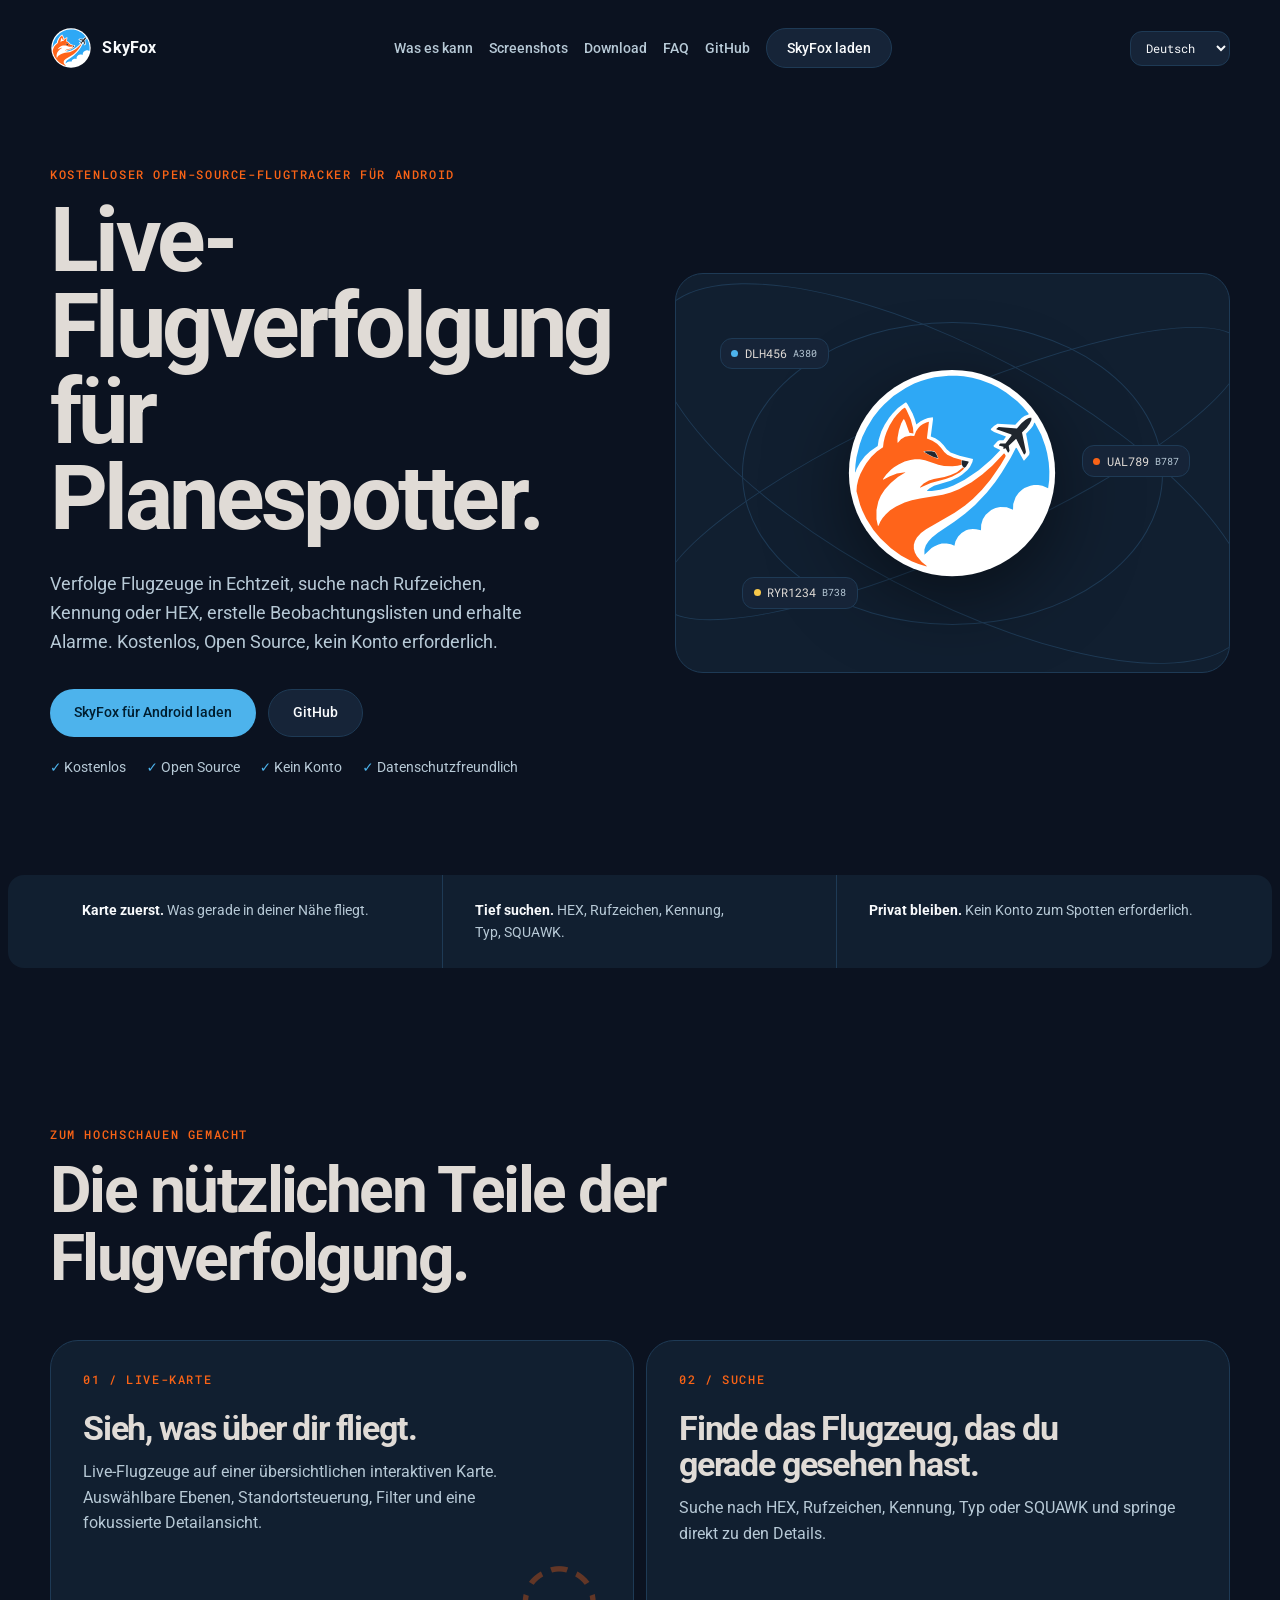
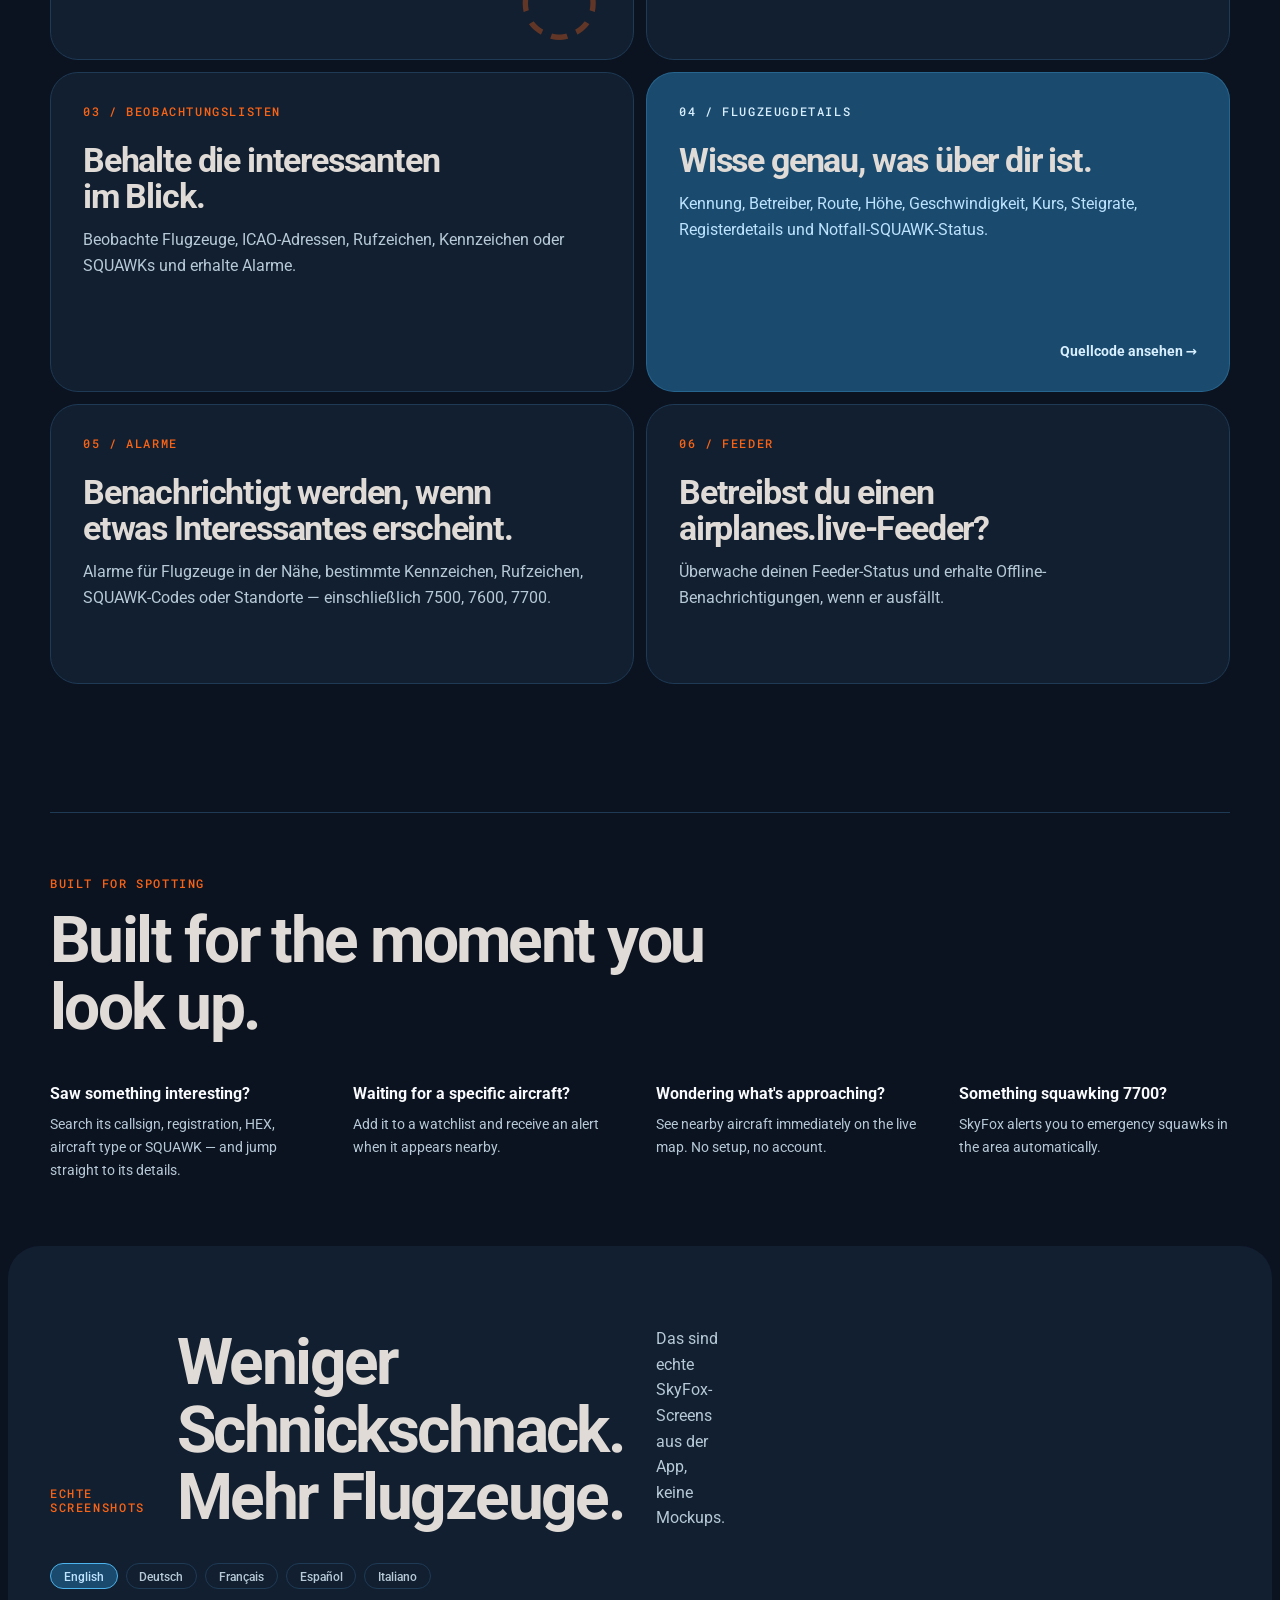
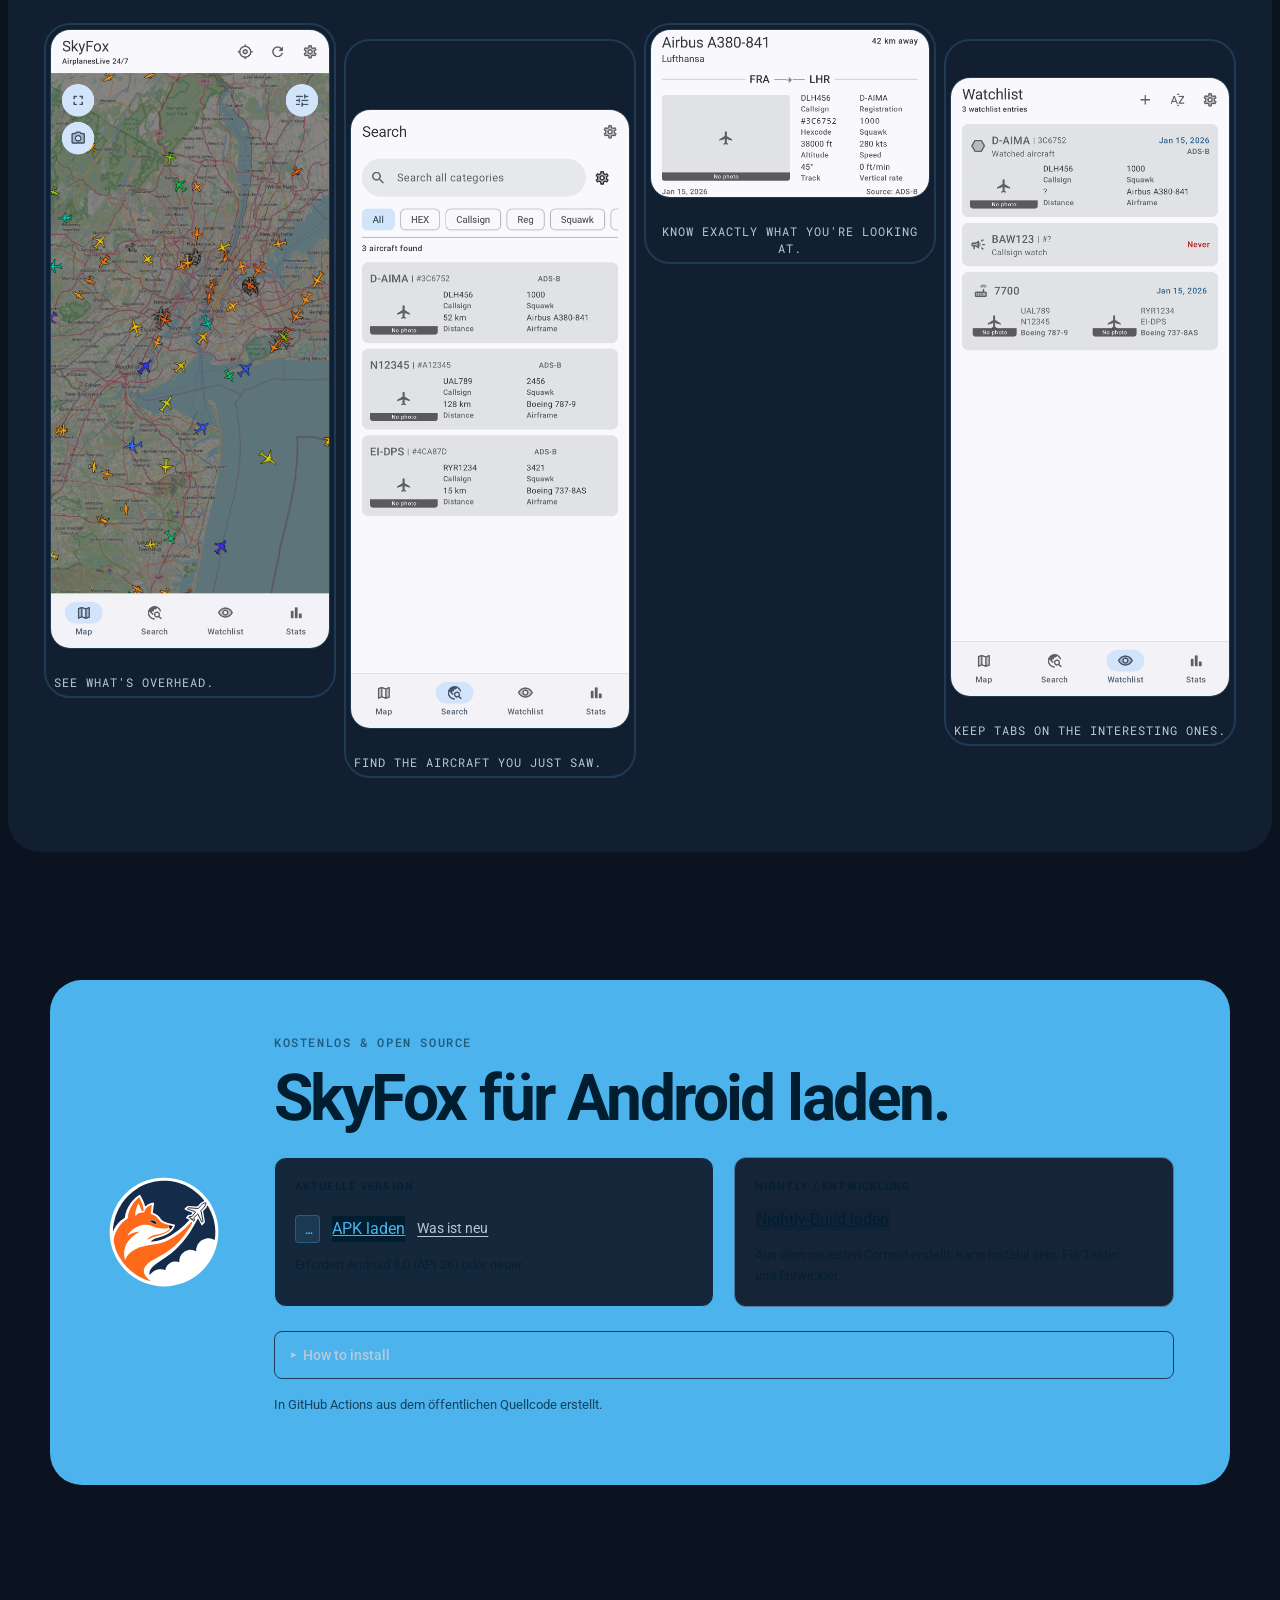
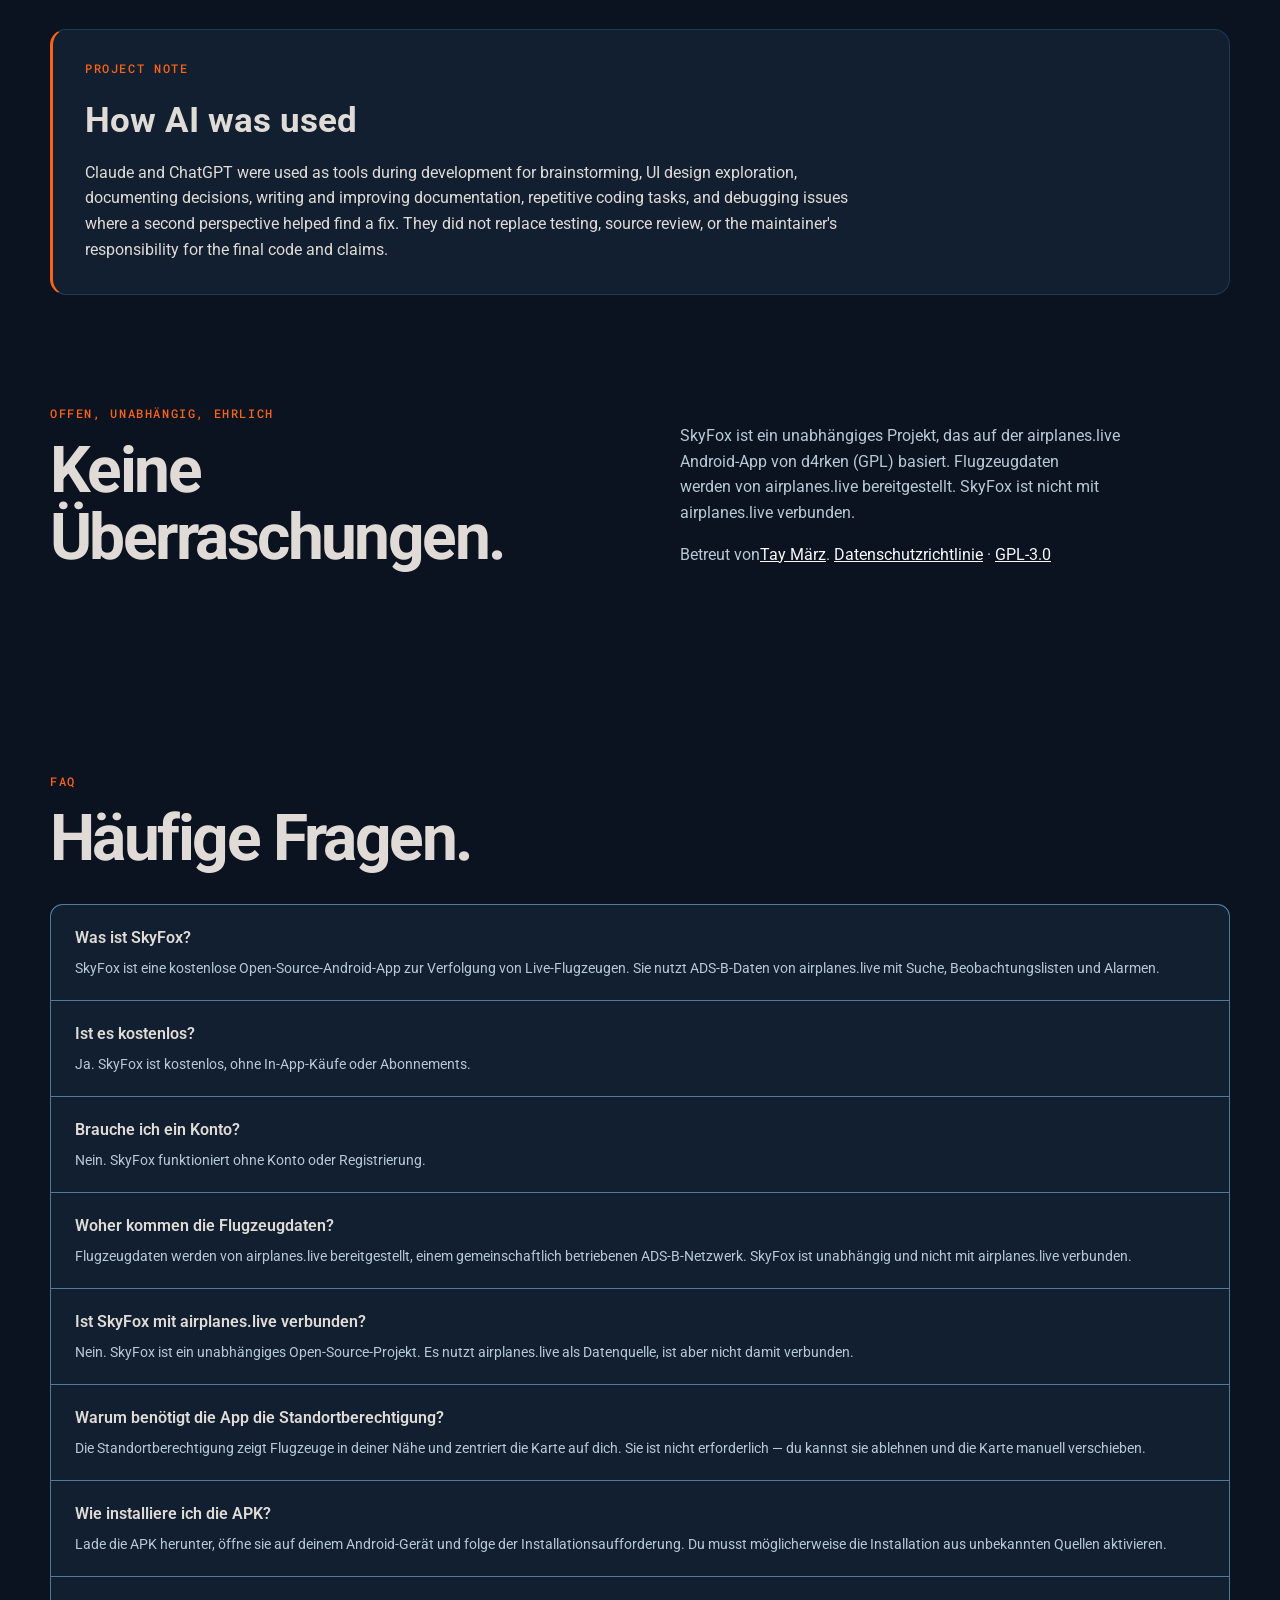
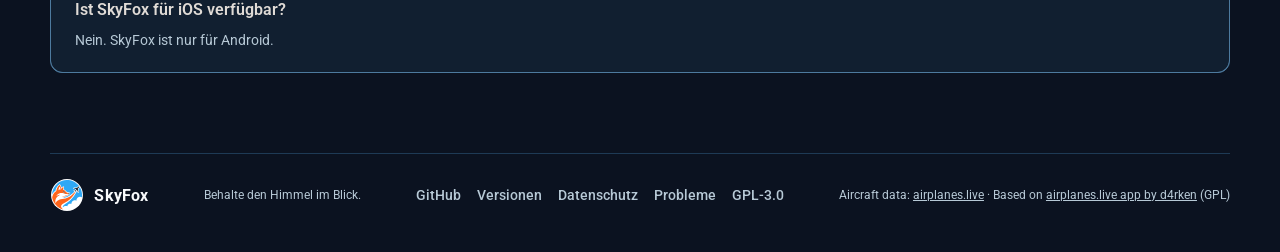
==== de/index.html @ 7198e6c1 "site: disclose AI use and fix routes, gallery, contrast" ====
<!doctype html>
<html lang="de">
<head>
  <meta charset="utf-8">
  <meta name="viewport" content="width=device-width, initial-scale=1">

  <title>SkyFox – Kostenloser Open-Source-Flugtracker für Android</title>
  <meta name="description" content="Track nearby aircraft live on Android. Search by callsign, registration, HEX or squawk, create watchlists and receive alerts. Free, open source, no account required.">
  <meta name="theme-color" content="#0b1220">

  <link rel="canonical" href="https://skyfox.taymaerz.de/de/">

  <!-- Open Graph -->
  <meta property="og:type" content="website">
  <meta property="og:url" content="https://skyfox.taymaerz.de/de/">
  <meta property="og:title" content="SkyFox – Free Open-Source Flight Tracker for Android">
  <meta property="og:description" content="Track nearby aircraft live on Android. Search by callsign, registration, HEX or squawk, create watchlists and receive alerts. Free, open source, no account required.">
  <meta property="og:image" content="https://skyfox.taymaerz.de/assets/og-image.jpg">
  <meta property="og:image:width" content="1200">
  <meta property="og:image:height" content="630">
  <meta property="og:site_name" content="SkyFox">

  <!-- Twitter/X card -->
  <meta name="twitter:card" content="summary_large_image">
  <meta name="twitter:title" content="SkyFox – Free Open-Source Flight Tracker for Android">
  <meta name="twitter:description" content="Track nearby aircraft live on Android. Free, open source, no account required.">
  <meta name="twitter:image" content="https://skyfox.taymaerz.de/assets/og-image.jpg">

  <!-- Icons -->
  <link rel="icon" type="image/svg+xml" href="/assets/SkyFox_Monochrome.svg">
  <link rel="apple-touch-icon" href="/assets/SkyFox_Dark.svg">

  <!-- hreflang -->
  <link rel="alternate" hreflang="en" href="https://skyfox.taymaerz.de/">
  <link rel="alternate" hreflang="de" href="https://skyfox.taymaerz.de/de/">
  <link rel="alternate" hreflang="fr" href="https://skyfox.taymaerz.de/fr/">
  <link rel="alternate" hreflang="es" href="https://skyfox.taymaerz.de/es/">
  <link rel="alternate" hreflang="it" href="https://skyfox.taymaerz.de/it/">
  <link rel="alternate" hreflang="x-default" href="https://skyfox.taymaerz.de/">

  <!-- Structured data -->
  <script type="application/ld+json">
  {
    "@context": "https://schema.org",
    "@graph": [
      {
        "@type": "WebSite",
        "@id": "https://skyfox.taymaerz.de/#website",
        "url": "https://skyfox.taymaerz.de/",
        "name": "SkyFox",
        "description": "Free open-source flight tracker for Android"
      },
      {
        "@type": "SoftwareApplication",
        "@id": "https://skyfox.taymaerz.de/#app",
        "name": "SkyFox",
        "operatingSystem": "Android",
        "applicationCategory": "UtilitiesApplication",
        "description": "Free, open-source ADS-B flight tracker for Android. Track nearby aircraft, search by callsign, registration, HEX or squawk, build watchlists and receive alerts. No account required.",
        "url": "https://skyfox.taymaerz.de/",
        "downloadUrl": "https://github.com/taynotfound/skyfox/releases/latest/download/skyfox-release.apk",
        "softwareVersion": "0.10.0",
        "license": "https://www.gnu.org/licenses/gpl-3.0.en.html",
        "author": {
          "@type": "Person",
          "name": "Tay März",
          "url": "https://taymaerz.de"
        },
        "offers": {
          "@type": "Offer",
          "price": "0",
          "priceCurrency": "EUR"
        },
        "logo": "https://skyfox.taymaerz.de/assets/SkyFox_Dark.svg"
      }
    ]
  }
  </script>

  <link rel="preconnect" href="https://fonts.googleapis.com">
  <link rel="preconnect" href="https://fonts.gstatic.com" crossorigin>
  <link href="https://fonts.googleapis.com/css2?family=Roboto:wght@400;500;700&family=Roboto+Mono:wght@400;500&display=swap" rel="stylesheet">
  <link rel="stylesheet" href="/style.css">
</head>
<body>
  <header class="site-header">
    <a class="brand" href="#top" aria-label="SkyFox home">
      <img src="/assets/SkyFox_Light.svg" alt="" width="42" height="42">
      <span>SkyFox</span>
    </a>
    <nav aria-label="Main navigation">
      <a href="#features" data-i18n="navFeatures">Features</a>
      <a href="#screens" data-i18n="navScreens">Screenshots</a>
      <a href="#download" data-i18n="navDownload">Download</a>
      <a href="#faq" data-i18n="navFaq">FAQ</a>
      <a href="https://github.com/taynotfound/skyfox" rel="noreferrer" data-i18n="navSource">GitHub</a>
      <a class="nav-cta" href="#download" data-i18n="navCta">Get SkyFox</a>
    </nav>
    <label class="locale-picker"><span class="sr-only">Language</span><select id="locale" aria-label="Language"><option value="en">English</option><option value="de">Deutsch</option><option value="fr">Français</option><option value="es">Español</option><option value="it">Italiano</option></select></label>
  </header>

  <main id="top">
    <section class="hero wrap" style="position:relative;overflow:hidden;">
      <div class="hero-copy">
        <p class="eyebrow"><span data-i18n="heroEyebrow">Free &amp; open-source flight tracking for Android</span></p>
        <h1 data-i18n="heroTitle">Live-Flugtracking, entwickelt für Plane Spotter.</h1>
        <p class="lede" data-i18n="heroLede">Track nearby aircraft, search by callsign, registration or HEX, build watchlists and get alerts. Free, open source and no account required.</p>
        <div class="hero-actions">
          <a class="button button-primary" data-i18n="download" href="#download">Download SkyFox for Android</a>
          <a class="button button-secondary" href="https://github.com/taynotfound/skyfox" rel="noreferrer" data-i18n="navSource">View Source</a>
        </div>
        <ul class="trust-row" aria-label="Key facts">
          <li data-i18n="trustFree">Free</li>
          <li data-i18n="trustOss">Open source</li>
          <li data-i18n="trustNoAccount">No account</li>
          <li data-i18n="trustPrivate">Privacy-friendly</li>
        </ul>
      </div>
      <div class="hero-art" aria-label="SkyFox app preview">
        <div class="orbit orbit-one"></div>
        <div class="orbit orbit-two"></div>
        <img class="hero-logo" src="/assets/SkyFox_Light.svg" alt="SkyFox logo" width="220" height="220">
        <div class="flight-label label-one"><span class="label-dot orange"></span> DLH456 <small>A380</small></div>
        <div class="flight-label label-two"><span class="label-dot blue"></span> UAL789 <small>B787</small></div>
        <div class="flight-label label-three"><span class="label-dot yellow"></span> RYR1234 <small>B738</small></div>
      </div>
    </section>

    <section class="signal-band" aria-label="SkyFox product summary">
      <div class="wrap signal-grid">
        <p><strong data-i18n="signalOne">Map first.</strong> <span data-i18n="signalOneDesc">What's flying near you, right now.</span></p>
        <p><strong data-i18n="signalTwo">Search deep.</strong> <span data-i18n="signalTwoDesc">HEX, callsign, registration, airframe, SQUAWK.</span></p>
        <p><strong data-i18n="signalThree">Stay private.</strong> <span data-i18n="signalThreeDesc">No account needed to start spotting.</span></p>
      </div>
    </section>

    <section id="features" class="section wrap">
      <div class="section-heading">
        <p class="eyebrow" data-i18n="featuresEyebrow">Built for looking up</p>
        <h2 data-i18n="featuresH2">The useful parts of flight tracking.</h2>
      </div>
      <div class="feature-grid">
        <article class="feature feature-wide">
          <p class="feature-index" data-i18n="feat1Label">01 / LIVE MAP</p>
          <h3 data-i18n="feat1H3">See what's overhead.</h3>
          <p data-i18n="feat1P">Live aircraft on a clear interactive map. Selectable layers, location controls, filters and a focused detail view per aircraft.</p>
          <span class="feature-mark" aria-hidden="true">◌</span>
        </article>
        <article class="feature">
          <p class="feature-index" data-i18n="feat2Label">02 / SEARCH</p>
          <h3 data-i18n="feat2H3">Find the aircraft you just saw.</h3>
          <p data-i18n="feat2P">Search by HEX, callsign, registration, airframe type or SQUAWK and jump straight to its details.</p>
        </article>
        <article class="feature">
          <p class="feature-index" data-i18n="feat3Label">03 / WATCHLISTS</p>
          <h3 data-i18n="feat3H3">Keep tabs on the interesting ones.</h3>
          <p data-i18n="feat3P">Watch specific aircraft, ICAO addresses, callsigns, registrations or SQUAWKs and receive alerts when they appear.</p>
        </article>
        <article class="feature feature-wide feature-accent">
          <p class="feature-index" data-i18n="feat4Label">04 / AIRCRAFT DETAILS</p>
          <h3 data-i18n="feat4H3">Know exactly what you're looking at.</h3>
          <p data-i18n="feat4P">Registration, operator, route, altitude, speed, heading, vertical rate, registry details and emergency squawk status — all in one place.</p>
          <a class="feature-link" href="https://github.com/taynotfound/skyfox" rel="noreferrer" data-i18n="feat4Link">View source →</a>
        </article>
        <article class="feature">
          <p class="feature-index" data-i18n="feat5Label">05 / ALERTS</p>
          <h3 data-i18n="feat5H3">Get alerted when something interesting appears.</h3>
          <p data-i18n="feat5P">Set alerts for aircraft nearby, specific registrations, callsigns, SQUAWK codes or locations — including emergency squawks 7500, 7600, 7700.</p>
        </article>
        <article class="feature">
          <p class="feature-index" data-i18n="feat6Label">06 / FEEDERS</p>
          <h3 data-i18n="feat6H3">Running an airplanes.live feeder?</h3>
          <p data-i18n="feat6P">Monitor your feeder status and receive offline notifications if it goes down, straight from the app.</p>
        </article>
      </div>
    </section>


    <section class="spotter-section wrap" aria-label="For plane spotters">
      <div class="section-heading">
        <p class="eyebrow">Built for spotting</p>
        <h2>Built for the moment you look up.</h2>
      </div>
      <div class="spotter-grid">
        <div class="spotter-item">
          <p class="spotter-q">Saw something interesting?</p>
          <p class="spotter-a">Search its callsign, registration, HEX, aircraft type or SQUAWK — and jump straight to its details.</p>
        </div>
        <div class="spotter-item">
          <p class="spotter-q">Waiting for a specific aircraft?</p>
          <p class="spotter-a">Add it to a watchlist and receive an alert when it appears nearby.</p>
        </div>
        <div class="spotter-item">
          <p class="spotter-q">Wondering what's approaching?</p>
          <p class="spotter-a">See nearby aircraft immediately on the live map. No setup, no account.</p>
        </div>
        <div class="spotter-item">
          <p class="spotter-q">Something squawking 7700?</p>
          <p class="spotter-a">SkyFox alerts you to emergency squawks in the area automatically.</p>
        </div>
      </div>
    </section>

    <section id="screens" class="screens-section">
      <div class="wrap">
        <div class="section-heading screens-heading">
          <p class="eyebrow" data-i18n="screensEyebrow">Real screenshots</p>
          <h2 data-i18n="galleryTitle">Less ceremony. More aircraft.</h2>
          <p data-i18n="galleryIntro">These are real SkyFox screens from the app, not mockups.</p>
        </div>
        <div class="gallery-controls" role="group" aria-label="Screenshot language"><button class="locale-button active" data-gallery-locale="en">English</button><button class="locale-button" data-gallery-locale="de">Deutsch</button><button class="locale-button" data-gallery-locale="fr">Français</button><button class="locale-button" data-gallery-locale="es">Español</button><button class="locale-button" data-gallery-locale="it">Italiano</button></div>
        <div class="screenshots" id="gallery"></div>
      </div>
    </section>

    <section id="download" class="download-section wrap">
      <div class="download-card">
        <img src="/assets/SkyFox_Dark.svg" alt="SkyFox logo" width="116" height="116">
        <div>
          <p class="eyebrow" data-i18n="downloadEyebrow">Free &amp; open source</p>
          <h2 data-i18n="downloadH2">Download SkyFox for Android.</h2>

          <div class="download-tiers">
            <div class="download-tier download-tier-stable">
              <p class="tier-label" data-i18n="dlTierStableLabel">Latest Release</p>
              <div class="release-badge" id="release-badge">
                <span class="release-tag" id="release-tag">…</span>
                <a class="button-primary" id="release-dl" href="https://github.com/taynotfound/skyfox/releases/latest/download/skyfox-release.apk" data-i18n="downloadBtn">Download APK</a>
                <a class="release-notes-link" id="release-notes" href="https://github.com/taynotfound/skyfox/releases/latest" target="_blank" rel="noreferrer" data-i18n="downloadChangelog">What's new</a>
              </div>
              <p class="tier-note" data-i18n="dlTierStableNote">Requires Android 8.0 (API 26) or newer.</p>
            </div>
            <div class="download-tier download-tier-nightly">
              <p class="tier-label" data-i18n="dlTierNightlyLabel">Nightly / Development</p>
              <a class="button-secondary" href="https://github.com/taynotfound/skyfox/releases/tag/nightly" rel="noreferrer" data-i18n="dlTierNightlyBtn">Get nightly build</a>
              <p class="tier-note" data-i18n="dlTierNightlyNote">Built from the latest commit. May be unstable. For testers and developers.</p>
            </div>
          </div>

          <details class="install-guide">
            <summary>How to install</summary>
            <ol class="install-steps">
              <li>Download the SkyFox APK above.</li>
              <li>Open the downloaded file on your Android device.</li>
              <li>Android may show a security prompt — this is normal for apps distributed outside app stores. Tap <strong>Install</strong> to continue.</li>
              <li>If asked, allow your browser or file manager to install apps from this source.</li>
              <li>Open SkyFox.</li>
            </ol>
            <p class="install-note">SkyFox is open source. You can <a href="https://github.com/taynotfound/skyfox" rel="noreferrer">verify the source code</a> and <a href="https://github.com/taynotfound/skyfox/actions" rel="noreferrer">build it yourself</a>.</p>
          </details>


          <p class="download-meta" data-i18n="downloadMeta">Built in GitHub Actions from the <a href="https://github.com/taynotfound/skyfox" rel="noreferrer">public source</a>. FOSS flavor, no proprietary dependencies.</p>
        </div>
      </div>
    </section>

    <section class="ai-notice wrap" aria-labelledby="ai-notice-title">
      <p class="eyebrow">Project note</p>
      <h2 id="ai-notice-title">How AI was used</h2>
      <p>Claude and ChatGPT were used as tools during development for brainstorming, UI design exploration, documenting decisions, writing and improving documentation, repetitive coding tasks, and debugging issues where a second perspective helped find a fix. They did not replace testing, source review, or the maintainer's responsibility for the final code and claims.</p>
    </section>

    <section class="trust-section wrap">
      <div>
        <p class="eyebrow" data-i18n="trustEyebrow">Open, independent, honest</p>
        <h2 data-i18n="trustH2">No surprises.</h2>
      </div>
      <div class="trust-copy">
        <p data-i18n="trustP1">SkyFox is an independent project based on the airplanes.live Android app by d4rken (GPL). Aircraft data is provided by airplanes.live. SkyFox is not affiliated with or endorsed by airplanes.live.</p>
        <p><span data-i18n="trustP2">Maintained by </span><a href="https://taymaerz.de" rel="noreferrer">Tay März</a>. <a href="/privacy" data-i18n="trustPrivacyLink">Privacy policy</a> · <a href="https://github.com/taynotfound/skyfox/blob/main/LICENSE" rel="noreferrer">GPL-3.0</a></p>
      </div>
    </section>

    <section id="faq" class="faq-section wrap">
      <div class="section-heading">
        <p class="eyebrow" data-i18n="faqEyebrow">FAQ</p>
        <h2 data-i18n="faqH2">Common questions.</h2>
      </div>
      <dl class="faq-list">
        <div class="faq-item">
          <dt data-i18n="faq1Q">What is SkyFox?</dt>
          <dd data-i18n="faq1A">SkyFox is a free, open-source Android app for tracking live aircraft. It uses ADS-B data from airplanes.live to show nearby flights on an interactive map, with search, watchlists and alerts.</dd>
        </div>
        <div class="faq-item">
          <dt data-i18n="faq2Q">Is it free?</dt>
          <dd data-i18n="faq2A">Yes. SkyFox is free to download and use with no in-app purchases or subscriptions.</dd>
        </div>
        <div class="faq-item">
          <dt data-i18n="faq3Q">Do I need an account?</dt>
          <dd data-i18n="faq3A">No. SkyFox works without any account or registration.</dd>
        </div>
        <div class="faq-item">
          <dt data-i18n="faq4Q">Where does the aircraft data come from?</dt>
          <dd data-i18n="faq4A">Aircraft data is provided by airplanes.live, a community-driven ADS-B network with feeders around the world. SkyFox is independent and not affiliated with airplanes.live.</dd>
        </div>
        <div class="faq-item">
          <dt data-i18n="faq5Q">Is SkyFox affiliated with airplanes.live?</dt>
          <dd data-i18n="faq5A">No. SkyFox is an independent open-source project. It uses airplanes.live as a data source but is not affiliated with, endorsed by, or operated by airplanes.live.</dd>
        </div>
        <div class="faq-item">
          <dt data-i18n="faq6Q">Why does the app need location permission?</dt>
          <dd data-i18n="faq6A">Location permission is used to show aircraft near your current position and to center the map on you. It is not required to use the app — you can decline it and pan the map manually.</dd>
        </div>
        <div class="faq-item">
          <dt data-i18n="faq7Q">How do I install the APK?</dt>
          <dd data-i18n="faq7A">Download the APK, open it on your Android device and follow the install prompt. You may need to enable installation from unknown sources in your device settings. This is normal for apps distributed outside of app stores.</dd>
        </div>
        <div class="faq-item">
          <dt data-i18n="faq8Q">Is SkyFox available on iOS?</dt>
          <dd data-i18n="faq8A">No. SkyFox is Android-only.</dd>
        </div>
      </dl>
    </section>
  </main>

  <footer class="site-footer wrap">
    <a class="brand" href="#top"><img src="/assets/SkyFox_Light.svg" alt="" width="34" height="34"><span>SkyFox</span></a>
    <p data-i18n="footerTagline">Keep your eyes on the sky.</p>
    <nav aria-label="Footer navigation">
      <a href="https://github.com/taynotfound/skyfox" rel="noreferrer">GitHub</a>
      <a href="https://github.com/taynotfound/skyfox/releases" rel="noreferrer" data-i18n="footerReleases">Releases</a>
      <a href="/privacy" data-i18n="footerPrivacy">Privacy</a>
      <a href="https://github.com/taynotfound/skyfox/issues" rel="noreferrer" data-i18n="footerIssues">Issues</a>
      <a href="https://github.com/taynotfound/skyfox/blob/main/LICENSE" rel="noreferrer">GPL-3.0</a>
    </nav>
    <p class="footer-attr">Aircraft data: <a href="https://airplanes.live" rel="noreferrer">airplanes.live</a> · Based on <a href="https://github.com/d4rken-org/airplanes-live-app" rel="noreferrer">airplanes.live app by d4rken</a> (GPL)</p>
  </footer>
  <script src="/script.js" defer></script>
</body>
</html>
---- style.css ----
@import url('https://fonts.googleapis.com/css2?family=Roboto:wght@400;500;700&family=Roboto+Mono:wght@400;500&display=swap');

:root {
  /* Exact Fox theme — from logo SVGs + AplColorsFox.darkDefault */
  --md-bg:           #0b1220;
  --md-surface:      #111f30;
  --md-surface-2:    #162438;
  --md-surface-3:    #1c2d40;
  --md-on-surface:   #f8fafc;
  --md-on-surface-v:   #b7c9d6;
  --md-on-surface-var: #b7c9d6;   /* readable muted text on dark surfaces */
  --md-on-bg:          #e0dbd6;   /* primary body text */
  --font-mono:         'Roboto Mono', monospace;
  --md-outline:      #4d7a9e;
  --md-outline-v:    #1e3a55;
  /* primary = sky blue #4db3ec */
  --md-primary:      #4db3ec;
  --md-on-primary:   #001e30;
  --md-primary-c:    #1a4a6e;
  --md-on-primary-c: #bde3ff;
  /* tertiary = fox orange #f96316 */
  --md-tertiary:     #f96316;
  --md-on-tertiary:  #2a1200;
  --md-tertiary-c:   #4a2200;
  /* shape */
  --r-xs:  4px;
  --r-sm:  12px;
  --r-md:  16px;
  --r-lg:  28px;
  --r-xl:  32px;
  --max:   1180px;
}

*, *::before, *::after { box-sizing: border-box; }
html { scroll-behavior: smooth; }
body {
  font-family: 'Roboto', system-ui, sans-serif;
  background: var(--md-bg);
  color: var(--md-on-bg);
  font: 400 16px/1.6 'Roboto', system-ui, sans-serif;
}
a { color: inherit; }

/* ─── layout ─── */
.wrap { width: min(calc(100% - 48px), var(--max)); margin-inline: auto; }

/* ─── nav ─── */
.site-header {
  width: min(calc(100% - 48px), var(--max));
  margin: 0 auto;
  min-height: 80px;
  display: flex;
  align-items: center;
  justify-content: space-between;
}
.brand {
  display: inline-flex;
  align-items: center;
  gap: .65rem;
  color: var(--md-on-surface);
  text-decoration: none;
  font-weight: 700;
  font-size: 1rem;
  letter-spacing: .01em;
}
nav {
  display: flex;
  align-items: center;
  gap: 1rem;
  color: var(--md-on-surface-v);
  font-size: .875rem;
  font-weight: 500;
}
nav a, .site-footer a { text-decoration: none; }
nav a:hover, .site-footer a:hover, .trust-copy a:hover { color: var(--md-tertiary); }
.nav-cta {
  color: var(--md-on-surface);
  background: var(--md-surface-2);
  padding: .5rem 1.25rem;
  border-radius: var(--r-xl);
  border: 1px solid var(--md-outline-v);
  font-weight: 500;
  font-size: .875rem;
  transition: background .15s;
}
.nav-cta:hover { background: var(--md-surface-3); color: var(--md-on-surface); }

/* ─── hero ─── */
.hero {
  min-height: 640px;
  display: grid;
  grid-template-columns: 1fr 1fr;
  align-items: center;
  gap: 4rem;
  padding: 5rem 0 6rem;
}
.eyebrow, .feature-index {
  margin: 0 0 1rem;
  color: var(--md-tertiary);
  font: 500 .72rem/1.2 'Roboto Mono', monospace;
  letter-spacing: .14em;
  text-transform: uppercase;
}
.hero-logo { animation: hover 4s ease-in-out infinite; }
@keyframes hover {
  0%,100% { transform: translateY(0); }
  50%      { transform: translateY(-10px); }
}
h1, h2, h3, p { text-wrap: pretty; }
h1 {
  max-width: 640px;
  margin: 0;
  font-size: clamp(3rem, 7vw, 6.2rem);
  line-height: .96;
  letter-spacing: -.04em;
  font-weight: 700;
}
h1 em { color: var(--md-primary); font-style: normal; }
.lede {
  max-width: 480px;
  margin: 1.75rem 0 0;
  color: var(--md-on-surface-v);
  font-size: 1.1rem;
  line-height: 1.65;
}
.hero-actions { display: flex; align-items: center; flex-wrap: wrap; gap: .75rem; margin-top: 2rem; }
.microcopy { color: var(--md-on-surface-v); font: .72rem 'Roboto Mono', monospace; }

/* M3 buttons */
.button {
  display: inline-flex;
  align-items: center;
  gap: .6rem;
  min-height: 48px;
  padding: .75rem 1.5rem;
  border: none;
  border-radius: var(--r-xl);
  text-decoration: none;
  font: 500 .9rem/1 'Roboto', sans-serif;
  cursor: pointer;
  transition: filter .15s;
}
.button:hover { filter: brightness(1.1); }
.button-primary { background: var(--md-primary); color: var(--md-on-primary); }
.button-secondary {
  background: var(--md-surface-2);
  color: var(--md-on-surface);
  border: 1px solid var(--md-outline-v);
}
.button-secondary:hover { background: var(--md-surface-3); }
.text-link { color: var(--md-on-surface); text-decoration: none; font-size: .9rem; font-weight: 500; }
.text-link:hover, .feature-link:hover { color: var(--md-tertiary); }

/* ─── hero art ─── */
.hero-art {
  min-height: 400px;
  position: relative;
  display: grid;
  place-items: center;
  overflow: hidden;
  background: var(--md-surface);
  border-radius: var(--r-lg);
  border: 1px solid var(--md-outline-v);
}
.hero-art::before {
  content: "";
  position: absolute;
  inset: 12%;
  border: 1px solid var(--md-outline-v);
  border-radius: 50%;
}
.hero-logo {
  position: relative;
  z-index: 1;
  width: min(54%, 220px);
  filter: drop-shadow(0 20px 40px rgba(0,0,0,.5));
}
.orbit { position: absolute; border: 1px solid var(--md-outline-v); border-radius: 50%; transform: rotate(-24deg); }
.orbit-one  { width: 115%; height: 38%; }
.orbit-two  { width: 120%; height: 62%; transform: rotate(28deg); }
.flight-label {
  position: absolute;
  z-index: 2;
  display: flex;
  gap: .4rem;
  align-items: center;
  padding: .45rem .65rem;
  background: var(--md-surface-2);
  border: 1px solid var(--md-outline-v);
  border-radius: var(--r-sm);
  font: .72rem 'Roboto Mono', monospace;
}
.flight-label small { color: var(--md-on-surface-v); }
.label-dot  { width: 7px; height: 7px; border-radius: 50%; }
.orange     { background: var(--md-primary); }
.blue       { background: var(--md-tertiary); }
.yellow     { background: #f6c84a; }
.label-one   { top: 16%; left: 8%; }
.label-two   { right: 7%; top: 43%; }
.label-three { left: 12%; bottom: 16%; }

/* ─── signal band ─── */
.signal-band {
  background: var(--md-surface);
  border-radius: var(--r-md);
  margin: 0 0 2rem;
}
.signal-grid {
  display: grid;
  grid-template-columns: repeat(3, 1fr);
  gap: 0;
  padding: 0;
}
.signal-grid > * {
  padding: 1.5rem 2rem;
  border-right: 1px solid var(--md-outline-v);
}
.signal-grid > *:last-child { border-right: none; }
.signal-grid p { margin: 0; color: var(--md-on-surface-v); font-size: .88rem; }
.signal-grid strong { color: var(--md-on-surface); }

/* ─── features ─── */
.section { padding: 8rem 0; }
.section-heading { max-width: 670px; }
.section-heading h2,
.download-card h2,
.trust-section h2 {
  margin: 0;
  font-size: clamp(2.2rem, 5vw, 4rem);
  letter-spacing: -.04em;
  line-height: 1.05;
  font-weight: 700;
}
.feature-grid {
  display: grid;
  grid-template-columns: repeat(2, 1fr);
  gap: 12px;
  margin-top: 3rem;
}
.feature {
  min-height: 280px;
  position: relative;
  padding: 2rem;
  background: var(--md-surface);
  border-radius: var(--r-lg);
  border: 1px solid var(--md-outline-v);
}
.feature-wide { min-height: 320px; }
.feature-accent {
  background: var(--md-primary-c);
  border-color: color-mix(in srgb, var(--md-primary) 25%, transparent);
  color: var(--md-on-bg);
}
.feature-accent .feature-index { color: #d8efff; }
.feature-accent .feature-link { color: #d8efff; }
.feature-accent p:not(.feature-index) { color: var(--md-on-bg); }
.feature h3 {
  max-width: 460px;
  margin: 1.5rem 0 .75rem;
  font-size: clamp(1.4rem, 3vw, 2.1rem);
  line-height: 1.08;
  letter-spacing: -.035em;
  font-weight: 700;
}
.feature p:not(.feature-index) { max-width: 500px; margin: 0; color: var(--md-on-surface-v); }
.feature-accent p:not(.feature-index) { color: var(--md-on-primary-c); }
.feature-mark {
  position: absolute;
  right: 2rem; bottom: 1rem;
  color: var(--md-tertiary);
  font-size: 6rem;
  line-height: 1;
  opacity: .35;
}
.feature-link {
  position: absolute;
  right: 2rem; bottom: 1.75rem;
  font-size: .85rem;
  font-weight: 700;
  text-decoration: none;
  color: var(--md-on-primary-c);
}

/* ─── screenshots ─── */
.screens-section {
  padding: 8rem 0;
  background: var(--md-surface);
  border-radius: var(--r-xl);
  margin: 0 max(0px, calc((100vw - var(--max) - 48px) / -2));
  padding-inline: max(24px, calc((100vw - var(--max)) / 2));
}
.screens-heading { display: flex; align-items: end; justify-content: space-between; gap: 2rem; }
.screens-heading > p:last-child { max-width: 260px; margin: 0; color: var(--md-on-surface-v); }
.screenshots { display: grid; grid-template-columns: repeat(4, 1fr); gap: 1rem; margin-top: 3.5rem; }
.screenshots figure { margin: 0; }
.screenshots img {
  display: block; width: 100%; height: auto;
  background: var(--md-surface-2);
  border-radius: var(--r-md);
  border: 1px solid var(--md-outline-v);
}
.screenshots figure:nth-child(2) { padding-top: 4rem; }
.screenshots figure:nth-child(4) { padding-top: 2rem; }
.screenshots figcaption {
  display: flex; gap: .6rem; margin-top: .8rem;
  color: var(--md-on-surface-v);
  font: .7rem 'Roboto Mono', monospace;
  text-transform: uppercase;
  letter-spacing: .08em;
}
.screenshots figcaption span { color: var(--md-tertiary); }
.gallery-controls { display: flex; flex-wrap: wrap; gap: .5rem; margin-top: 1.5rem; }
.locale-button {
  cursor: pointer;
  padding: .5rem .9rem;
  border-radius: var(--r-xl);
  border: 1px solid var(--md-outline-v);
  background: transparent;
  color: var(--md-on-surface-v);
  font: 500 .75rem 'Roboto', sans-serif;
  transition: background .15s;
}
.locale-button:hover, .locale-button.active {
  background: var(--md-surface-3);
  border-color: var(--md-tertiary);
  color: var(--md-tertiary);
}
.locale-picker select {
  padding: .5rem .7rem;
  border-radius: var(--r-sm);
  border: 1px solid var(--md-outline-v);
  background: var(--md-surface-2);
  color: var(--md-on-surface);
  font: .72rem 'Roboto Mono', monospace;
}
.locale-picker select:focus, .locale-button:focus { outline: 2px solid var(--md-tertiary); outline-offset: 2px; }

/* ─── download ─── */
.download-section { padding: 8rem 0; }
.download-card {
  display: grid;
  grid-template-columns: 120px 1fr;
  gap: 3rem;
  align-items: center;
  padding: 3.5rem;
  background: var(--md-primary);
  color: var(--md-on-primary);
  border-radius: var(--r-xl);
}
.download-card .eyebrow { color: color-mix(in srgb, var(--md-on-primary) 60%, transparent); }
.download-card h2 { color: var(--md-on-primary); }
.download-card p:not(.eyebrow) { max-width: 560px; color: color-mix(in srgb, var(--md-on-primary) 75%, transparent); }
.download-card .button-primary { background: var(--md-on-primary); border: none; color: var(--md-primary); }
.download-card .button-secondary {
  background: color-mix(in srgb, var(--md-on-primary) 12%, transparent);
  border: 1px solid color-mix(in srgb, var(--md-on-primary) 25%, transparent);
  color: var(--md-on-primary);
}

/* ─── trust + footer ─── */
.trust-section {
  display: grid;
  grid-template-columns: 1fr 1fr;
  gap: 5rem;
  padding: 3rem 0 8rem;
}
.trust-copy { color: var(--md-on-surface-v); max-width: 500px; }
.trust-copy a { color: var(--md-on-surface); }
.site-footer {
  display: flex;
  align-items: center;
  justify-content: space-between;
  gap: 1rem;
  padding: 1.5rem 0 2rem;
  border-top: 1px solid var(--md-outline-v);
  color: var(--md-on-surface-v);
  font-size: .78rem;
}
.site-footer > p { margin: 0; }
.site-footer > div { display: flex; gap: 1rem; }

/* ─── responsive ─── */
@media (max-width: 800px) {
  .site-header { min-height: 64px; }
  nav a:not(.nav-cta) { display: none; }
  .hero { grid-template-columns: 1fr; gap: 2.5rem; padding-top: 3rem; }
  .hero-art { min-height: 300px; }
  .signal-grid { grid-template-columns: 1fr; }
  .signal-grid > * { border-right: none; border-bottom: 1px solid var(--md-outline-v); }
  .signal-grid > *:last-child { border-bottom: none; }
  .section, .download-section { padding: 5rem 0; }
  .feature-grid { grid-template-columns: 1fr; }
  .screens-section { padding-block: 5rem; }
  .screens-heading { display: block; }
  .screens-heading > p:last-child { margin-top: .75rem; }
  .screenshots { grid-template-columns: repeat(2, 1fr); }
  .screenshots figure:nth-child(2), .screenshots figure:nth-child(4) { padding-top: 0; }
  .download-card { grid-template-columns: 1fr; padding: 2rem; gap: 1.5rem; }
  .download-card img { width: 72px; height: 72px; }
  .trust-section { grid-template-columns: 1fr; gap: 2rem; padding-bottom: 5rem; }
  .site-footer { flex-direction: column; align-items: flex-start; }
}
@media (prefers-reduced-motion: reduce) { html { scroll-behavior: auto; } }
.sr-only { position: absolute; width: 1px; height: 1px; padding: 0; margin: -1px; overflow: hidden; clip: rect(0 0 0 0); white-space: nowrap; border: 0; }

/* Plane flyover animation */
.plane-fly {
  position: absolute;
  top: 18%;
  left: -60px;
  font-size: 1.5rem;
  opacity: 0;
  animation: flyover 18s linear infinite;
  pointer-events: none;
  filter: drop-shadow(0 0 8px color-mix(in srgb, var(--md-primary) 60%, transparent));
  z-index: 0;
}
.plane-fly:nth-child(2) { animation-delay: 7s; top: 32%; font-size: 1.1rem; opacity: 0; }
.plane-fly:nth-child(3) { animation-delay: 13s; top: 12%; font-size: .9rem; opacity: 0; }

@keyframes flyover {
  0%   { left: -60px; opacity: 0; }
  5%   { opacity: .55; }
  90%  { opacity: .4; }
  100% { left: calc(100% + 80px); opacity: 0; }
}

/* Release badge */
.release-badge {
  display: flex;
  align-items: center;
  gap: .75rem;
  flex-wrap: wrap;
  margin-top: 1.25rem;
}
.release-tag {
  font-family: var(--font-mono);
  font-size: .8rem;
  color: var(--md-primary);
  background: color-mix(in srgb, var(--md-primary) 12%, transparent);
  padding: .2em .6em;
  border-radius: var(--r-xs);
  border: 1px solid color-mix(in srgb, var(--md-primary) 30%, transparent);
  white-space: nowrap;
}
.release-notes-link {
  font-size: .85rem;
  color: var(--md-on-surface-v);
  text-decoration: underline;
  text-underline-offset: 3px;
}
.release-notes-link:hover { color: var(--md-on-surface); }

/* ── Trust row ─────────────────────────────────────────── */
.trust-row {
  display: flex;
  flex-wrap: wrap;
  gap: .5rem 1.25rem;
  list-style: none;
  padding: 0;
  margin: 1.25rem 0 0;
  font-size: .85rem;
  color: var(--md-on-surface-var);
}
.trust-row li::before { content: '✓  '; color: var(--md-primary); }

/* ── Download tiers ─────────────────────────────────────── */
.download-tiers {
  display: flex;
  flex-wrap: wrap;
  gap: 1.25rem;
  margin: 1.5rem 0 1rem;
}
.download-tier {
  flex: 1;
  min-width: 220px;
  border: 1px solid var(--md-outline);
  border-radius: 12px;
  padding: 1.25rem;
}
.download-tier-stable { border-color: var(--md-primary); background: color-mix(in srgb, var(--md-primary) 6%, var(--md-surface)); }
.download-tier-nightly { background: var(--md-surface-2); }
.tier-label {
  font-size: .7rem;
  font-weight: 700;
  letter-spacing: .1em;
  text-transform: uppercase;
  color: var(--md-on-surface-var);
  margin: 0 0 .75rem;
}
.download-tier-stable .tier-label { color: var(--md-primary); }
.tier-note {
  font-size: .8rem;
  color: var(--md-on-surface-var);
  margin: .75rem 0 0;
}
.download-meta {
  font-size: .8rem;
  color: var(--md-on-surface-var);
  margin-top: 1rem;
}
.download-meta a { color: var(--md-primary); }

/* ── FAQ ────────────────────────────────────────────────── */
.faq-section { padding: 4rem 0; }
.faq-list {
  display: grid;
  gap: 1px;
  background: var(--md-outline);
  border: 1px solid var(--md-outline);
  border-radius: 12px;
  overflow: hidden;
  margin-top: 2rem;
}
.faq-item {
  background: var(--md-surface);
  padding: 1.25rem 1.5rem;
}
.faq-item:first-child { border-radius: 12px 12px 0 0; }
.faq-item:last-child { border-radius: 0 0 12px 12px; }
.faq-item dt {
  font-weight: 600;
  font-size: 1rem;
  color: var(--md-on-bg);
  margin: 0 0 .4rem;
}
.faq-item dd {
  margin: 0;
  font-size: .9rem;
  color: var(--md-on-surface-var);
  line-height: 1.6;
}

/* ── Project disclosure ──────────────────────────────────── */
.ai-notice {
  margin-top: 1rem;
  margin-bottom: 4rem;
  padding: 2rem;
  border: 1px solid var(--md-outline-v);
  border-left: 3px solid var(--md-tertiary);
  border-radius: var(--r-md);
  background: var(--md-surface);
}
.ai-notice h2 { margin: 0 0 .75rem; font-size: clamp(1.5rem, 3vw, 2.2rem); }
.ai-notice p:last-child { max-width: 780px; margin: 0; color: var(--md-on-bg); }

/* ── Footer attr ─────────────────────────────────────────── */
.footer-attr {
  font-size: .75rem;
  color: var(--md-on-surface-var);
  margin-top: .5rem;
}
.footer-attr a { color: var(--md-on-surface-var); text-decoration: underline; }

/* ── Spotter section ───────────────────────────── */
.spotter-section { padding: 4rem 0; border-top: 1px solid var(--md-outline-v); }
.spotter-grid {
  display: grid;
  grid-template-columns: repeat(auto-fit, minmax(240px, 1fr));
  gap: 2rem;
  margin-top: 2.5rem;
}
.spotter-item { display: flex; flex-direction: column; gap: .4rem; }
.spotter-q { font-weight: 700; font-size: 1rem; margin: 0; color: var(--md-on-surface); }
.spotter-a { margin: 0; color: var(--md-on-surface-v); font-size: .9rem; line-height: 1.6; }

/* ── Install guide ─────────────────────────────── */
.install-guide {
  margin-top: 1.5rem;
  border: 1px solid var(--md-outline-v);
  border-radius: 8px;
  padding: .75rem 1rem;
  font-size: .88rem;
}
.install-guide summary {
  cursor: pointer;
  font-weight: 500;
  color: var(--md-on-surface-v);
  list-style: none;
  display: flex;
  align-items: center;
  gap: .4rem;
}
.install-guide summary::before { content: '▸'; font-size: .7rem; }
.install-guide[open] summary::before { content: '▾'; }
.install-steps { margin: 1rem 0 .75rem; padding-left: 1.25rem; color: var(--md-on-surface); }
.install-steps li { margin-bottom: .5rem; line-height: 1.6; }
.install-note { margin: 0; color: var(--md-on-surface-v); font-size: .82rem; }
.install-note a { color: var(--md-primary); }

/* ── Screenshot gallery ───────────────────────── */
.screens-section { padding: 5rem 0; }
.screens-heading { margin-bottom: 2rem; }

.gallery-controls {
  display: flex; gap: .5rem; flex-wrap: wrap; margin-bottom: 2rem;
}
.locale-button {
  padding: .3rem .8rem; border-radius: 99px;
  border: 1px solid var(--md-outline-v);
  background: transparent; color: var(--md-on-surface-v);
  font-size: .78rem; cursor: pointer; font-family: inherit;
  transition: background .15s, color .15s, border-color .15s;
}
.locale-button:hover { background: var(--md-surface-2); color: var(--md-on-bg); }
.locale-button.active {
  background: var(--md-primary-c); color: var(--md-on-primary-c);
  border-color: var(--md-primary);
}

.screenshots {
  display: grid;
  grid-template-columns: repeat(4, minmax(0, 1fr));
  gap: 1.25rem;
  align-items: start;
}
/* alternate heights for visual rhythm */
.screenshots .screenshot-item:nth-child(odd)  { transform: translateY(-16px); }
.screenshots .screenshot-item:nth-child(even) { transform: translateY(0); }

.screenshot-item {
  display: flex; flex-direction: column; gap: .75rem;
  position: relative;
}
/* phone chrome shell */
.screenshot-item::before {
  content: '';
  position: absolute; inset: -6px;
  border-radius: 26px;
  border: 2px solid var(--md-outline-v);
  pointer-events: none;
  z-index: 1;
}
.screenshot-item img {
  width: 100%;
  height: auto;
  aspect-ratio: auto;
  object-fit: contain;
  object-position: top;
  border-radius: 20px;
  display: block;
  background: var(--md-surface-2);
}
.screenshot-item figcaption {
  font-size: .78rem; color: var(--md-on-surface-v);
  text-align: center; line-height: 1.4; padding: 0 .25rem;
}

@media (max-width: 900px) {
  .screenshots { grid-template-columns: repeat(2, 1fr); }
  .screenshots .screenshot-item:nth-child(odd) { transform: none; }
}
@media (max-width: 480px) {
  .screenshots {
    grid-template-columns: repeat(2, 1fr);
    gap: .75rem;
  }
}
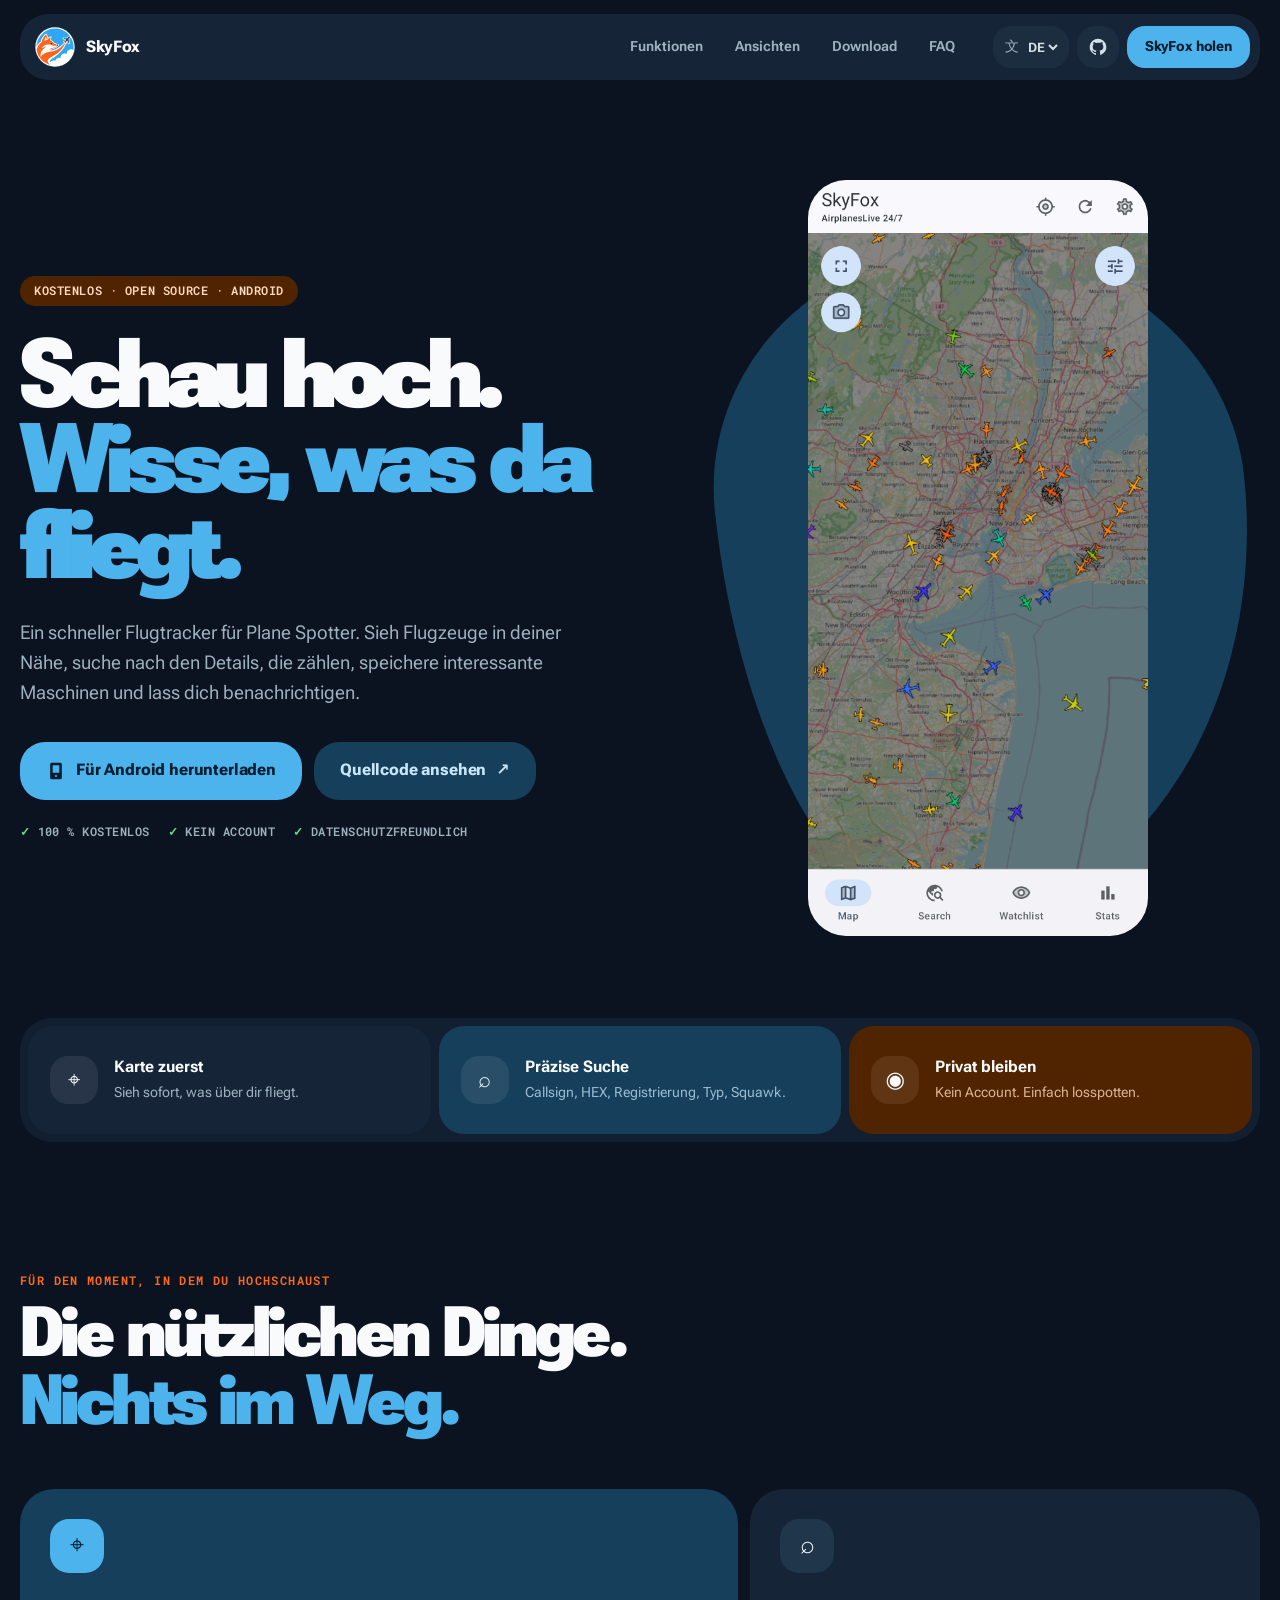
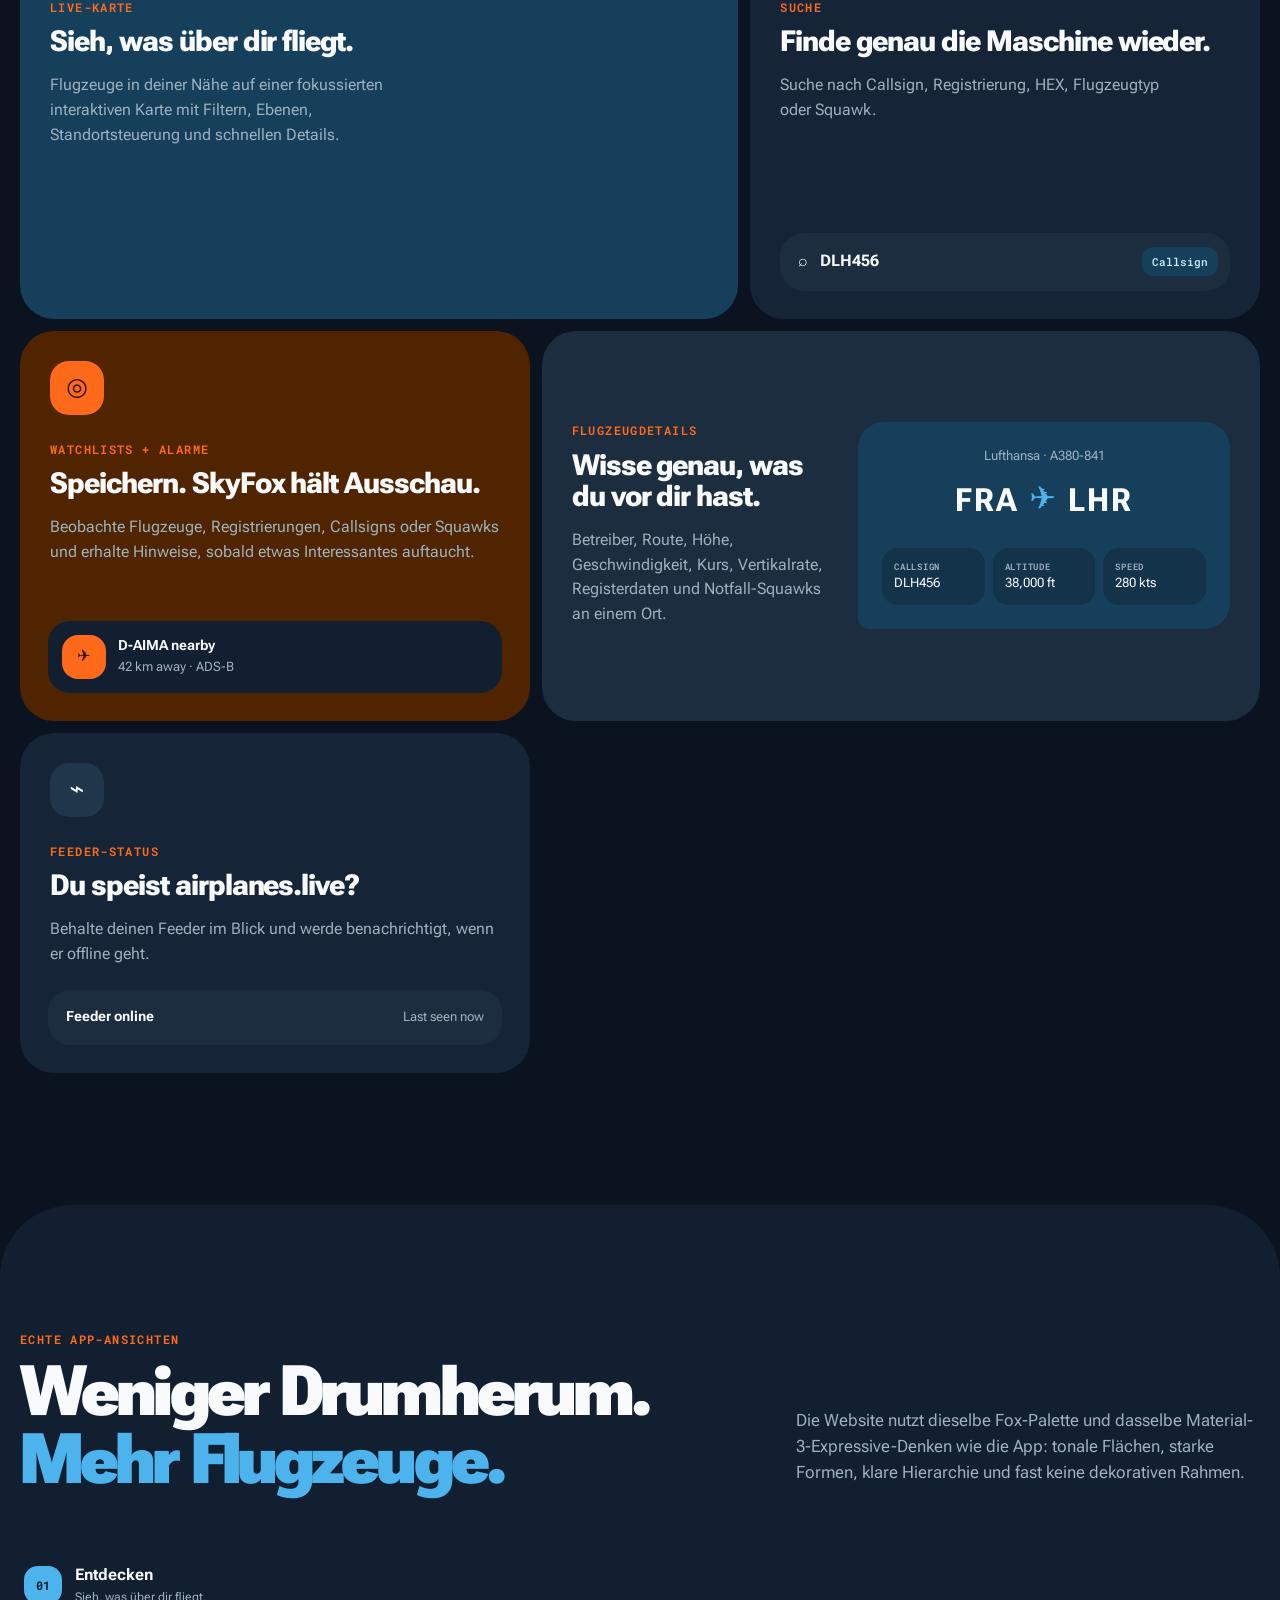
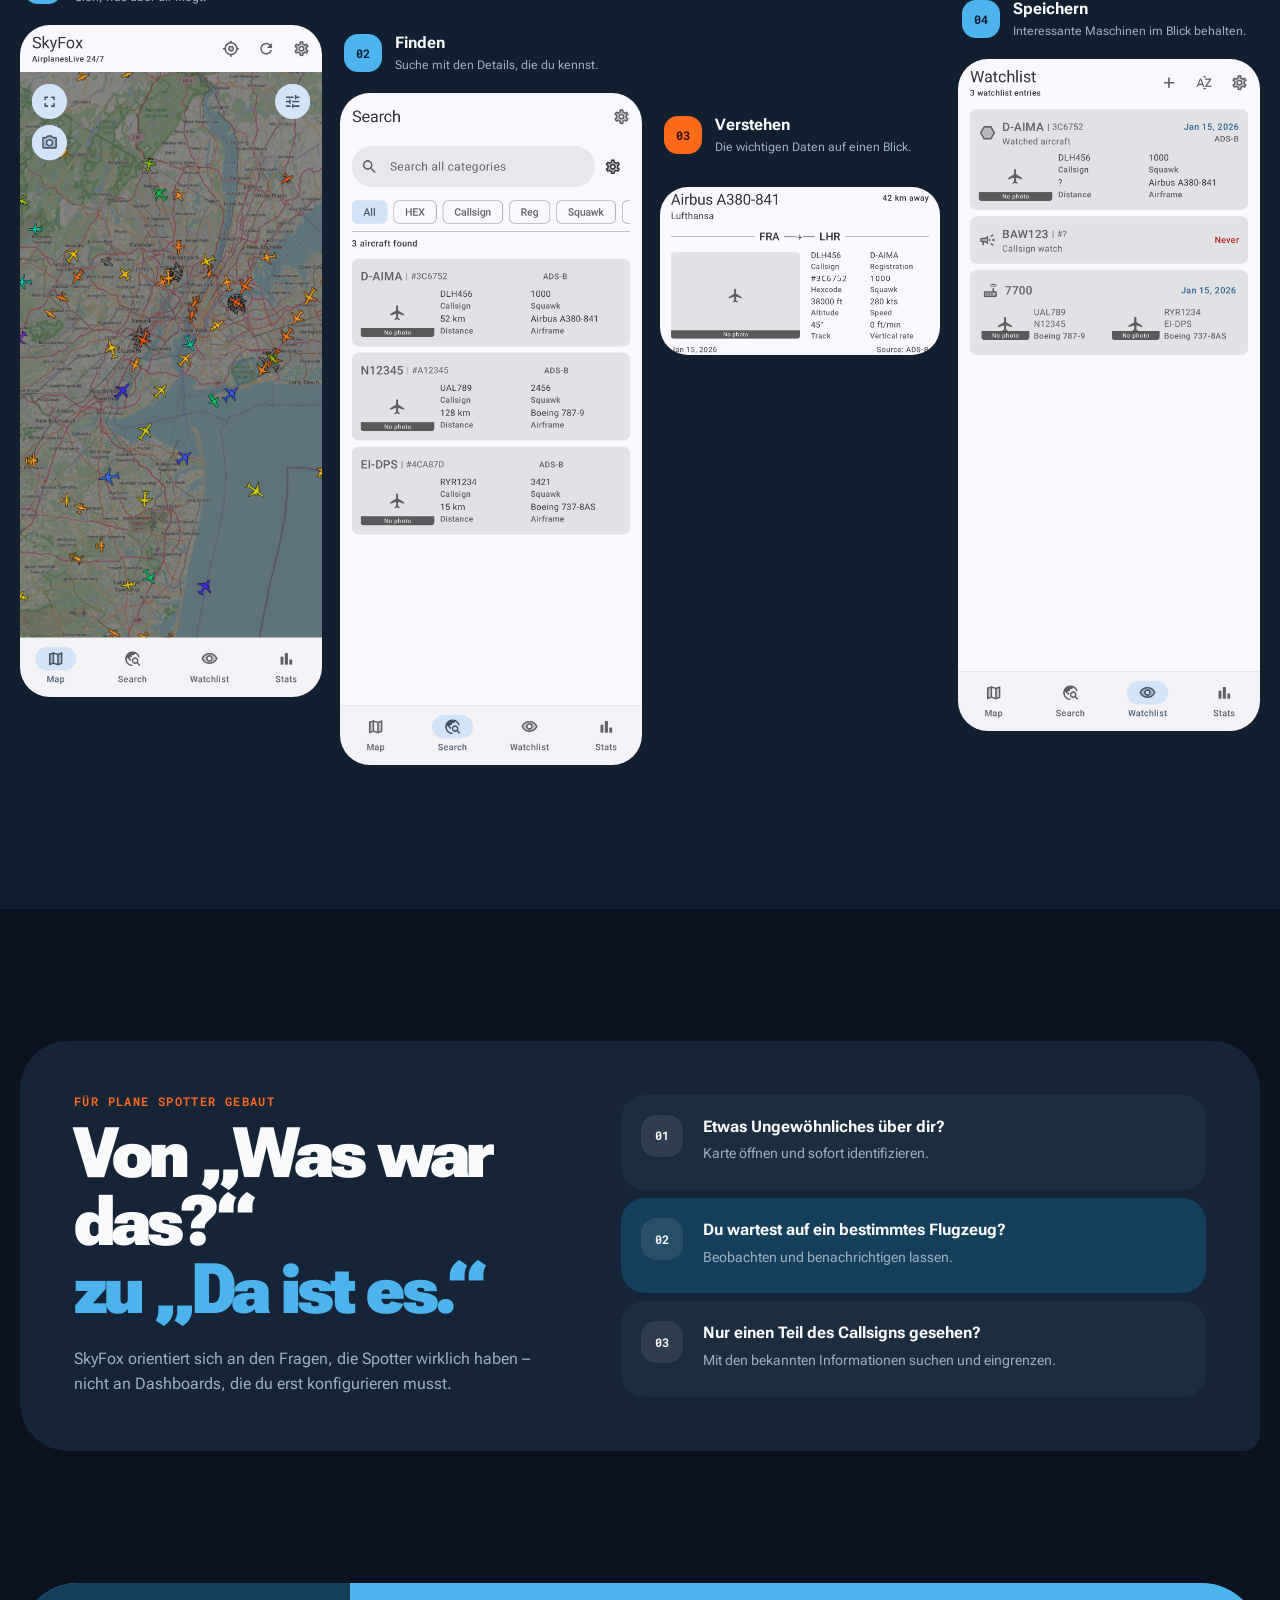
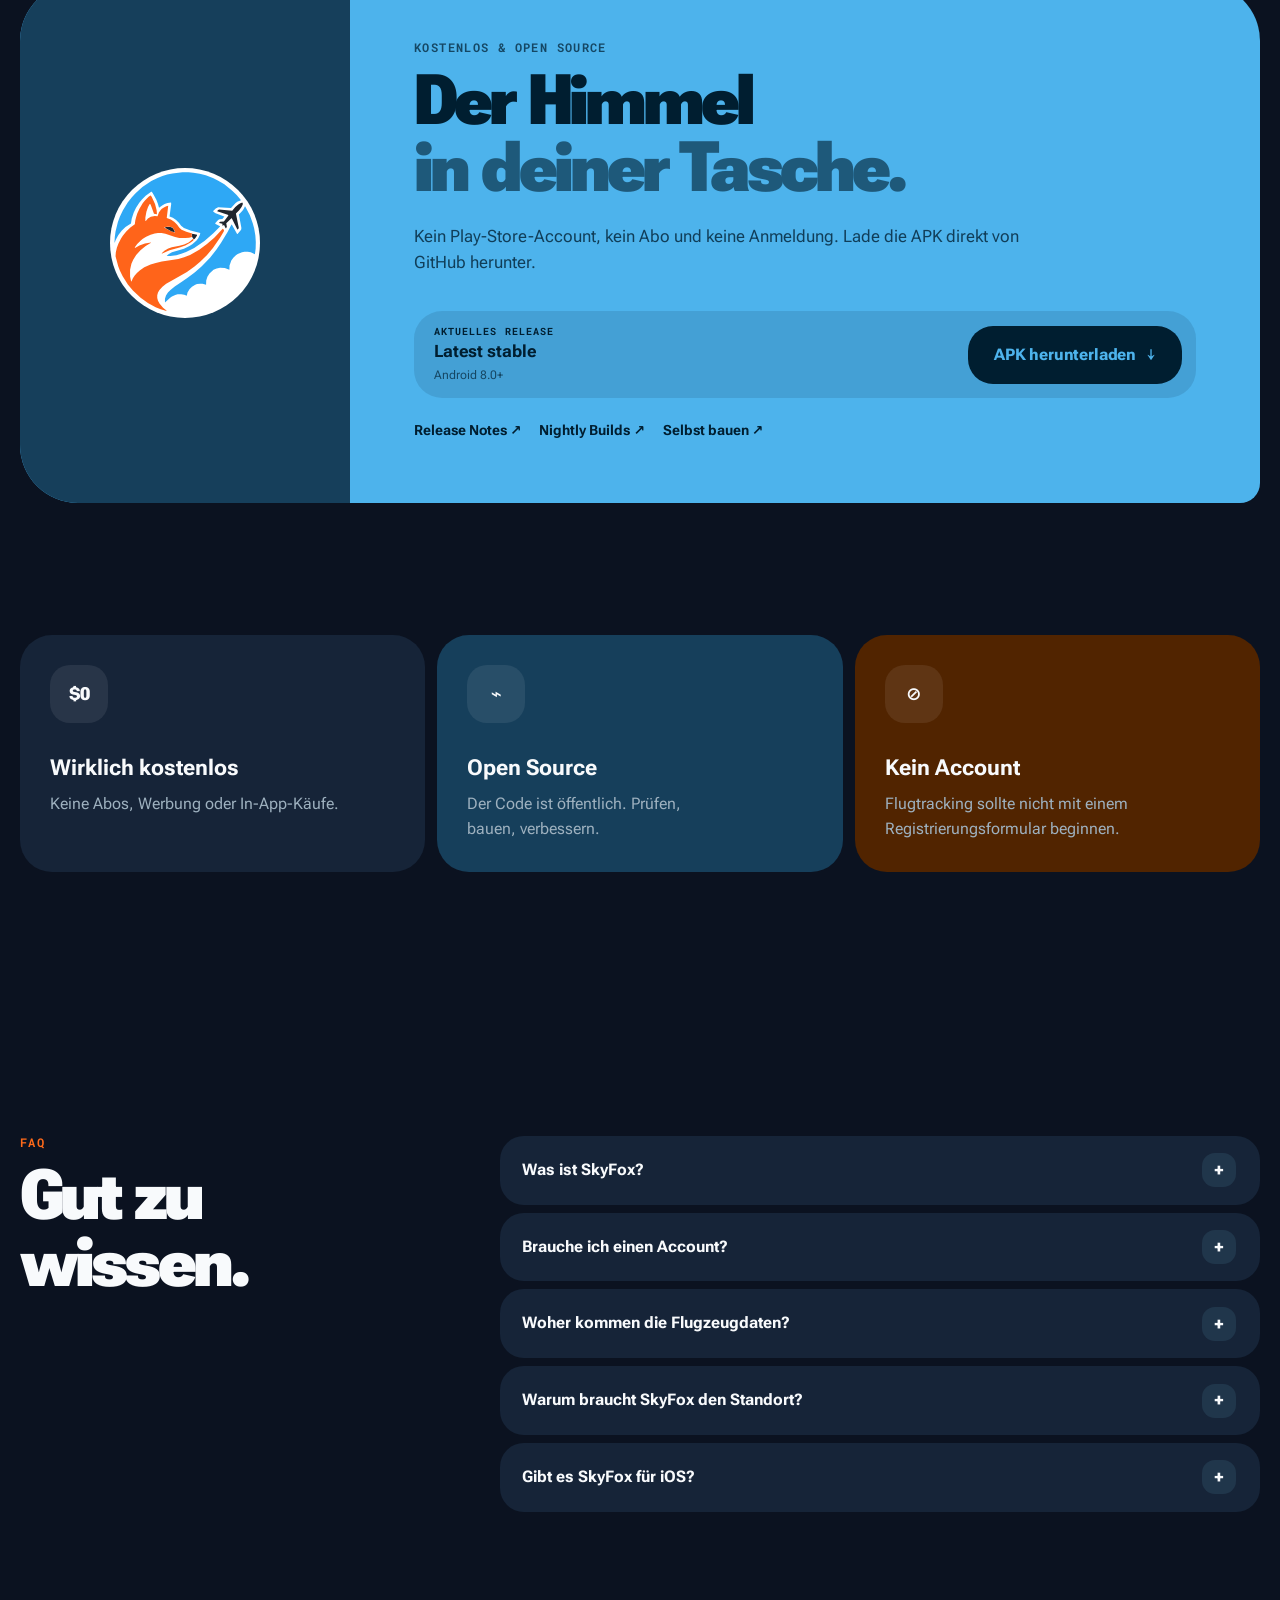
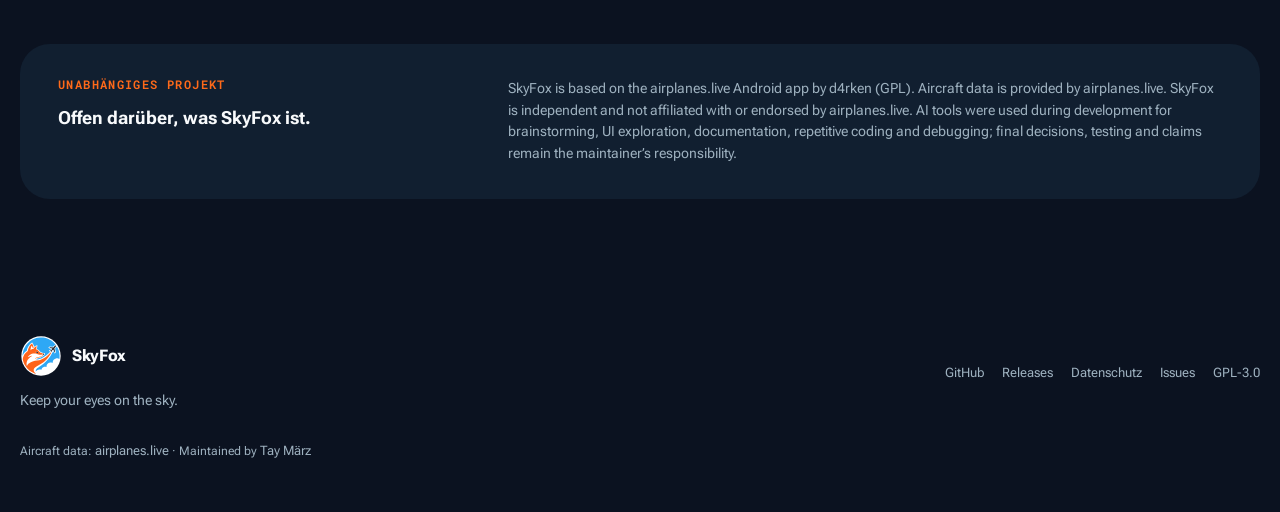
==== commit 71cd8794: "feat: adopt expressive material website redesign" ====
--- a/de/index.html
+++ b/de/index.html
@@ -3,329 +3,282 @@
 <head>
   <meta charset="utf-8">
   <meta name="viewport" content="width=device-width, initial-scale=1">
-
-  <title>SkyFox – Kostenloser Open-Source-Flugtracker für Android</title>
-  <meta name="description" content="Track nearby aircraft live on Android. Search by callsign, registration, HEX or squawk, create watchlists and receive alerts. Free, open source, no account required.">
+  <title>SkyFox — Open-source flight tracking for Android</title>
+  <meta name="description" content="Track nearby aircraft live, search by callsign, registration, HEX or squawk, build watchlists and get alerts. SkyFox is free, open source and requires no account.">
   <meta name="theme-color" content="#0b1220">
-
+  <meta name="color-scheme" content="dark">
   <link rel="canonical" href="https://skyfox.taymaerz.de/de/">
-
-  <!-- Open Graph -->
-  <meta property="og:type" content="website">
-  <meta property="og:url" content="https://skyfox.taymaerz.de/de/">
-  <meta property="og:title" content="SkyFox – Free Open-Source Flight Tracker for Android">
-  <meta property="og:description" content="Track nearby aircraft live on Android. Search by callsign, registration, HEX or squawk, create watchlists and receive alerts. Free, open source, no account required.">
-  <meta property="og:image" content="https://skyfox.taymaerz.de/assets/og-image.jpg">
-  <meta property="og:image:width" content="1200">
-  <meta property="og:image:height" content="630">
-  <meta property="og:site_name" content="SkyFox">
-
-  <!-- Twitter/X card -->
-  <meta name="twitter:card" content="summary_large_image">
-  <meta name="twitter:title" content="SkyFox – Free Open-Source Flight Tracker for Android">
-  <meta name="twitter:description" content="Track nearby aircraft live on Android. Free, open source, no account required.">
-  <meta name="twitter:image" content="https://skyfox.taymaerz.de/assets/og-image.jpg">
-
-  <!-- Icons -->
-  <link rel="icon" type="image/svg+xml" href="/assets/SkyFox_Monochrome.svg">
-  <link rel="apple-touch-icon" href="/assets/SkyFox_Dark.svg">
-
-  <!-- hreflang -->
   <link rel="alternate" hreflang="en" href="https://skyfox.taymaerz.de/">
   <link rel="alternate" hreflang="de" href="https://skyfox.taymaerz.de/de/">
   <link rel="alternate" hreflang="fr" href="https://skyfox.taymaerz.de/fr/">
   <link rel="alternate" hreflang="es" href="https://skyfox.taymaerz.de/es/">
   <link rel="alternate" hreflang="it" href="https://skyfox.taymaerz.de/it/">
   <link rel="alternate" hreflang="x-default" href="https://skyfox.taymaerz.de/">
-
-  <!-- Structured data -->
+  <meta property="og:type" content="website">
+  <meta property="og:title" content="SkyFox — Open-source flight tracking for Android">
+  <meta property="og:description" content="Live aircraft. Deep search. Watchlists and alerts. No account required.">
+  <meta property="og:image" content="https://skyfox.taymaerz.de/assets/og-image.jpg">
+  <meta property="og:url" content="https://skyfox.taymaerz.de/de/">
+  <meta name="twitter:card" content="summary_large_image">
+  <meta name="twitter:title" content="SkyFox — Open-source flight tracking for Android">
+  <meta name="twitter:description" content="Live aircraft. Deep search. Watchlists and alerts. No account required.">
+  <meta name="twitter:image" content="https://skyfox.taymaerz.de/assets/og-image.jpg">
+  <link rel="icon" type="image/svg+xml" href="/assets/SkyFox_Monochrome.svg">
+  <link rel="preconnect" href="https://fonts.googleapis.com">
+  <link rel="preconnect" href="https://fonts.gstatic.com" crossorigin>
+  <link href="https://fonts.googleapis.com/css2?family=Roboto+Flex:opsz,wdth,wght@8..144,75..125,300..900&family=Roboto+Mono:wght@500;600&display=swap" rel="stylesheet">
+  <link rel="stylesheet" href="/style.css">
   <script type="application/ld+json">
   {
-    "@context": "https://schema.org",
-    "@graph": [
-      {
-        "@type": "WebSite",
-        "@id": "https://skyfox.taymaerz.de/#website",
-        "url": "https://skyfox.taymaerz.de/",
-        "name": "SkyFox",
-        "description": "Free open-source flight tracker for Android"
-      },
-      {
-        "@type": "SoftwareApplication",
-        "@id": "https://skyfox.taymaerz.de/#app",
-        "name": "SkyFox",
-        "operatingSystem": "Android",
-        "applicationCategory": "UtilitiesApplication",
-        "description": "Free, open-source ADS-B flight tracker for Android. Track nearby aircraft, search by callsign, registration, HEX or squawk, build watchlists and receive alerts. No account required.",
-        "url": "https://skyfox.taymaerz.de/",
-        "downloadUrl": "https://github.com/taynotfound/skyfox/releases/latest/download/skyfox-release.apk",
-        "softwareVersion": "0.10.0",
-        "license": "https://www.gnu.org/licenses/gpl-3.0.en.html",
-        "author": {
-          "@type": "Person",
-          "name": "Tay März",
-          "url": "https://taymaerz.de"
-        },
-        "offers": {
-          "@type": "Offer",
-          "price": "0",
-          "priceCurrency": "EUR"
-        },
-        "logo": "https://skyfox.taymaerz.de/assets/SkyFox_Dark.svg"
-      }
-    ]
+    "@context":"https://schema.org",
+    "@type":"SoftwareApplication",
+    "name":"SkyFox",
+    "applicationCategory":"UtilitiesApplication",
+    "operatingSystem":"Android",
+    "description":"Free, open-source ADS-B flight tracker for Android with live aircraft, search, watchlists and alerts.",
+    "url":"https://skyfox.taymaerz.de/",
+    "downloadUrl":"https://github.com/taynotfound/skyfox/releases/latest/download/skyfox-release.apk",
+    "license":"https://www.gnu.org/licenses/gpl-3.0.en.html",
+    "offers":{"@type":"Offer","price":"0","priceCurrency":"EUR"}
   }
   </script>
-
-  <link rel="preconnect" href="https://fonts.googleapis.com">
-  <link rel="preconnect" href="https://fonts.gstatic.com" crossorigin>
-  <link href="https://fonts.googleapis.com/css2?family=Roboto:wght@400;500;700&family=Roboto+Mono:wght@400;500&display=swap" rel="stylesheet">
-  <link rel="stylesheet" href="/style.css">
 </head>
 <body>
-  <header class="site-header">
-    <a class="brand" href="#top" aria-label="SkyFox home">
-      <img src="/assets/SkyFox_Light.svg" alt="" width="42" height="42">
-      <span>SkyFox</span>
-    </a>
-    <nav aria-label="Main navigation">
-      <a href="#features" data-i18n="navFeatures">Features</a>
-      <a href="#screens" data-i18n="navScreens">Screenshots</a>
-      <a href="#download" data-i18n="navDownload">Download</a>
-      <a href="#faq" data-i18n="navFaq">FAQ</a>
-      <a href="https://github.com/taynotfound/skyfox" rel="noreferrer" data-i18n="navSource">GitHub</a>
-      <a class="nav-cta" href="#download" data-i18n="navCta">Get SkyFox</a>
-    </nav>
-    <label class="locale-picker"><span class="sr-only">Language</span><select id="locale" aria-label="Language"><option value="en">English</option><option value="de">Deutsch</option><option value="fr">Français</option><option value="es">Español</option><option value="it">Italiano</option></select></label>
+  <a class="skip-link" href="#main">Skip to content</a>
+
+  <header class="topbar">
+    <div class="nav-shell">
+      <a class="brand" href="#top" aria-label="SkyFox home">
+        <img src="/assets/SkyFox_Light.svg" alt="" width="44" height="44">
+        <span>SkyFox</span>
+      </a>
+
+      <nav class="desktop-nav" aria-label="Main navigation">
+        <a href="#features" data-i18n="navFeatures">Features</a>
+        <a href="#screens" data-i18n="navScreens">Screens</a>
+        <a href="#download" data-i18n="navDownload">Download</a>
+        <a href="#faq" data-i18n="navFaq">FAQ</a>
+      </nav>
+
+      <div class="nav-actions">
+        <label class="language-control" aria-label="Language">
+          <span aria-hidden="true" class="control-icon">文</span>
+          <select id="locale" aria-label="Language">
+            <option value="en">EN</option>
+            <option value="de">DE</option>
+            <option value="fr">FR</option>
+            <option value="es">ES</option>
+            <option value="it">IT</option>
+          </select>
+        </label>
+        <a class="icon-button" href="https://github.com/taynotfound/skyfox" target="_blank" rel="noreferrer" aria-label="Open SkyFox on GitHub">
+          <svg viewBox="0 0 24 24" aria-hidden="true"><path d="M12 2a10 10 0 0 0-3.16 19.49c.5.09.68-.22.68-.48v-1.87c-2.78.6-3.37-1.18-3.37-1.18-.46-1.16-1.11-1.47-1.11-1.47-.91-.62.07-.61.07-.61 1 .07 1.53 1.03 1.53 1.03.9 1.53 2.35 1.09 2.92.83.09-.65.35-1.09.64-1.34-2.22-.25-4.56-1.11-4.56-4.94 0-1.09.39-1.98 1.03-2.68-.1-.25-.45-1.27.1-2.64 0 0 .84-.27 2.75 1.02A9.56 9.56 0 0 1 12 6.82c.85 0 1.71.12 2.51.34 1.91-1.29 2.75-1.02 2.75-1.02.55 1.37.2 2.39.1 2.64.64.7 1.03 1.59 1.03 2.68 0 3.84-2.34 4.69-4.57 4.94.36.31.68.92.68 1.86v2.75c0 .27.18.58.69.48A10 10 0 0 0 12 2Z"/></svg>
+        </a>
+        <a class="button button-small button-primary" href="#download" data-i18n="navCta">Get SkyFox</a>
+      </div>
+    </div>
   </header>
 
-  <main id="top">
-    <section class="hero wrap" style="position:relative;overflow:hidden;">
-      <div class="hero-copy">
-        <p class="eyebrow"><span data-i18n="heroEyebrow">Free &amp; open-source flight tracking for Android</span></p>
-        <h1 data-i18n="heroTitle">Live-Flugtracking, entwickelt für Plane Spotter.</h1>
-        <p class="lede" data-i18n="heroLede">Track nearby aircraft, search by callsign, registration or HEX, build watchlists and get alerts. Free, open source and no account required.</p>
+  <main id="main">
+    <section class="hero wrap" id="top">
+      <div class="hero-copy reveal">
+        <div class="status-chip"><span data-i18n="heroEyebrow">Free · open source · Android</span></div>
+        <h1 data-i18n="heroTitle">Look up.<br><span>Know what’s flying.</span></h1>
+        <p class="hero-lede" data-i18n="heroLede">A fast flight tracker made for plane spotters. See nearby aircraft, search the details that matter, save what interests you, and get alerted when it appears.</p>
         <div class="hero-actions">
-          <a class="button button-primary" data-i18n="download" href="#download">Download SkyFox for Android</a>
-          <a class="button button-secondary" href="https://github.com/taynotfound/skyfox" rel="noreferrer" data-i18n="navSource">View Source</a>
-        </div>
-        <ul class="trust-row" aria-label="Key facts">
-          <li data-i18n="trustFree">Free</li>
-          <li data-i18n="trustOss">Open source</li>
-          <li data-i18n="trustNoAccount">No account</li>
-          <li data-i18n="trustPrivate">Privacy-friendly</li>
-        </ul>
-      </div>
-      <div class="hero-art" aria-label="SkyFox app preview">
-        <div class="orbit orbit-one"></div>
-        <div class="orbit orbit-two"></div>
-        <img class="hero-logo" src="/assets/SkyFox_Light.svg" alt="SkyFox logo" width="220" height="220">
-        <div class="flight-label label-one"><span class="label-dot orange"></span> DLH456 <small>A380</small></div>
-        <div class="flight-label label-two"><span class="label-dot blue"></span> UAL789 <small>B787</small></div>
-        <div class="flight-label label-three"><span class="label-dot yellow"></span> RYR1234 <small>B738</small></div>
-      </div>
-    </section>
-
-    <section class="signal-band" aria-label="SkyFox product summary">
-      <div class="wrap signal-grid">
-        <p><strong data-i18n="signalOne">Map first.</strong> <span data-i18n="signalOneDesc">What's flying near you, right now.</span></p>
-        <p><strong data-i18n="signalTwo">Search deep.</strong> <span data-i18n="signalTwoDesc">HEX, callsign, registration, airframe, SQUAWK.</span></p>
-        <p><strong data-i18n="signalThree">Stay private.</strong> <span data-i18n="signalThreeDesc">No account needed to start spotting.</span></p>
-      </div>
-    </section>
-
-    <section id="features" class="section wrap">
-      <div class="section-heading">
-        <p class="eyebrow" data-i18n="featuresEyebrow">Built for looking up</p>
-        <h2 data-i18n="featuresH2">The useful parts of flight tracking.</h2>
-      </div>
-      <div class="feature-grid">
-        <article class="feature feature-wide">
-          <p class="feature-index" data-i18n="feat1Label">01 / LIVE MAP</p>
-          <h3 data-i18n="feat1H3">See what's overhead.</h3>
-          <p data-i18n="feat1P">Live aircraft on a clear interactive map. Selectable layers, location controls, filters and a focused detail view per aircraft.</p>
-          <span class="feature-mark" aria-hidden="true">◌</span>
-        </article>
-        <article class="feature">
-          <p class="feature-index" data-i18n="feat2Label">02 / SEARCH</p>
-          <h3 data-i18n="feat2H3">Find the aircraft you just saw.</h3>
-          <p data-i18n="feat2P">Search by HEX, callsign, registration, airframe type or SQUAWK and jump straight to its details.</p>
-        </article>
-        <article class="feature">
-          <p class="feature-index" data-i18n="feat3Label">03 / WATCHLISTS</p>
-          <h3 data-i18n="feat3H3">Keep tabs on the interesting ones.</h3>
-          <p data-i18n="feat3P">Watch specific aircraft, ICAO addresses, callsigns, registrations or SQUAWKs and receive alerts when they appear.</p>
-        </article>
-        <article class="feature feature-wide feature-accent">
-          <p class="feature-index" data-i18n="feat4Label">04 / AIRCRAFT DETAILS</p>
-          <h3 data-i18n="feat4H3">Know exactly what you're looking at.</h3>
-          <p data-i18n="feat4P">Registration, operator, route, altitude, speed, heading, vertical rate, registry details and emergency squawk status — all in one place.</p>
-          <a class="feature-link" href="https://github.com/taynotfound/skyfox" rel="noreferrer" data-i18n="feat4Link">View source →</a>
-        </article>
-        <article class="feature">
-          <p class="feature-index" data-i18n="feat5Label">05 / ALERTS</p>
-          <h3 data-i18n="feat5H3">Get alerted when something interesting appears.</h3>
-          <p data-i18n="feat5P">Set alerts for aircraft nearby, specific registrations, callsigns, SQUAWK codes or locations — including emergency squawks 7500, 7600, 7700.</p>
-        </article>
-        <article class="feature">
-          <p class="feature-index" data-i18n="feat6Label">06 / FEEDERS</p>
-          <h3 data-i18n="feat6H3">Running an airplanes.live feeder?</h3>
-          <p data-i18n="feat6P">Monitor your feeder status and receive offline notifications if it goes down, straight from the app.</p>
-        </article>
-      </div>
-    </section>
-
-
-    <section class="spotter-section wrap" aria-label="For plane spotters">
-      <div class="section-heading">
-        <p class="eyebrow">Built for spotting</p>
-        <h2>Built for the moment you look up.</h2>
-      </div>
-      <div class="spotter-grid">
-        <div class="spotter-item">
-          <p class="spotter-q">Saw something interesting?</p>
-          <p class="spotter-a">Search its callsign, registration, HEX, aircraft type or SQUAWK — and jump straight to its details.</p>
-        </div>
-        <div class="spotter-item">
-          <p class="spotter-q">Waiting for a specific aircraft?</p>
-          <p class="spotter-a">Add it to a watchlist and receive an alert when it appears nearby.</p>
-        </div>
-        <div class="spotter-item">
-          <p class="spotter-q">Wondering what's approaching?</p>
-          <p class="spotter-a">See nearby aircraft immediately on the live map. No setup, no account.</p>
-        </div>
-        <div class="spotter-item">
-          <p class="spotter-q">Something squawking 7700?</p>
-          <p class="spotter-a">SkyFox alerts you to emergency squawks in the area automatically.</p>
-        </div>
-      </div>
-    </section>
-
-    <section id="screens" class="screens-section">
+          <a class="button button-primary button-large" href="#download">
+            <svg viewBox="0 0 24 24" aria-hidden="true"><path d="M7 2h10a2 2 0 0 1 2 2v16a2 2 0 0 1-2 2H7a2 2 0 0 1-2-2V4a2 2 0 0 1 2-2Zm5 17.25a1.25 1.25 0 1 0 0-2.5 1.25 1.25 0 0 0 0 2.5ZM8 5v9h8V5H8Z"/></svg>
+            <span data-i18n="download">Download for Android</span>
+          </a>
+          <a class="button button-tonal button-large" href="https://github.com/taynotfound/skyfox" target="_blank" rel="noreferrer">
+            <span data-i18n="source">View source</span>
+            <span aria-hidden="true">↗</span>
+          </a>
+        </div>
+        <div class="trust-row" aria-label="Key facts">
+          <span data-i18n="trustFree">100% free</span>
+          <span data-i18n="trustNoAccount">No account</span>
+          <span data-i18n="trustPrivate">Privacy-friendly</span>
+        </div>
+      </div>
+
+      <div class="hero-visual reveal" aria-label="SkyFox live map preview">
+        <div class="hero-blob" aria-hidden="true"></div>
+        <div class="phone phone-hero">
+          <img src="/assets/screenshots/en/map.png" alt="SkyFox live aircraft map" fetchpriority="high">
+        </div>
+
+
+      </div>
+    </section>
+
+    <section class="quick-band wrap reveal" aria-label="SkyFox at a glance">
+      <div class="quick-item">
+        <span class="quick-icon">⌖</span>
+        <div><strong data-i18n="quick1Title">Map first</strong><span data-i18n="quick1Text">See what’s overhead right now.</span></div>
+      </div>
+      <div class="quick-item">
+        <span class="quick-icon">⌕</span>
+        <div><strong data-i18n="quick2Title">Search deep</strong><span data-i18n="quick2Text">Callsign, HEX, registration, type, squawk.</span></div>
+      </div>
+      <div class="quick-item">
+        <span class="quick-icon">◉</span>
+        <div><strong data-i18n="quick3Title">Stay private</strong><span data-i18n="quick3Text">No account needed. Just start spotting.</span></div>
+      </div>
+    </section>
+
+    <section class="section wrap" id="features">
+      <div class="section-heading reveal">
+        <p class="eyebrow" data-i18n="featuresEyebrow">Made for the moment you look up</p>
+        <h2 data-i18n="featuresH2">The useful stuff.<br><span>Nothing in the way.</span></h2>
+      </div>
+
+      <div class="bento-grid">
+        <article class="feature-card feature-map reveal">
+          <div class="feature-icon feature-icon-primary">⌖</div>
+          <div class="feature-copy">
+            <p class="kicker" data-i18n="feat1Label">LIVE MAP</p>
+            <h3 data-i18n="feat1H3">See what’s overhead.</h3>
+            <p data-i18n="feat1P">Nearby aircraft on a focused interactive map with filters, selectable layers, location controls and quick details.</p>
+          </div>
+          <div class="map-decoration" aria-hidden="true">
+            <span style="--x:15%;--y:22%;--r:-22deg">✈</span><span style="--x:47%;--y:18%;--r:16deg">✈</span><span style="--x:75%;--y:42%;--r:72deg">✈</span><span style="--x:29%;--y:68%;--r:-44deg">✈</span><span style="--x:69%;--y:79%;--r:118deg">✈</span>
+          </div>
+        </article>
+
+        <article class="feature-card feature-search reveal">
+          <div class="feature-icon">⌕</div>
+          <p class="kicker" data-i18n="feat2Label">SEARCH</p>
+          <h3 data-i18n="feat2H3">Find the one you just saw.</h3>
+          <p data-i18n="feat2P">Search by callsign, registration, HEX, aircraft type or squawk.</p>
+          <div class="fake-search" aria-hidden="true"><span>⌕</span><span>DLH456</span><span class="fake-filter">Callsign</span></div>
+        </article>
+
+        <article class="feature-card feature-watch reveal">
+          <div class="feature-icon feature-icon-orange">◎</div>
+          <p class="kicker" data-i18n="feat3Label">WATCHLISTS + ALERTS</p>
+          <h3 data-i18n="feat3H3">Save it. We’ll watch for it.</h3>
+          <p data-i18n="feat3P">Watch aircraft, registrations, callsigns or squawks and get alerted when something interesting appears.</p>
+          <div class="alert-pill" aria-hidden="true"><span>✈</span><div><strong>D-AIMA nearby</strong><small>42 km away · ADS-B</small></div></div>
+        </article>
+
+        <article class="feature-card feature-details reveal">
+          <div class="feature-copy">
+            <p class="kicker" data-i18n="feat4Label">AIRCRAFT DETAILS</p>
+            <h3 data-i18n="feat4H3">Know exactly what you’re looking at.</h3>
+            <p data-i18n="feat4P">Operator, route, altitude, speed, heading, vertical rate, registry details and emergency squawk status in one place.</p>
+          </div>
+          <div class="route-card" aria-hidden="true">
+            <div><small>Lufthansa · A380-841</small><strong>FRA <span>✈</span> LHR</strong></div>
+            <div class="route-stats"><span><small>CALLSIGN</small>DLH456</span><span><small>ALTITUDE</small>38,000 ft</span><span><small>SPEED</small>280 kts</span></div>
+          </div>
+        </article>
+
+        <article class="feature-card feature-feeder reveal">
+          <div class="feature-icon">⌁</div>
+          <p class="kicker" data-i18n="feat5Label">FEEDER STATUS</p>
+          <h3 data-i18n="feat5H3">Feeding airplanes.live?</h3>
+          <p data-i18n="feat5P">Keep an eye on your feeder and get notified if it goes offline.</p>
+          <div class="status-line" aria-hidden="true"><strong>Feeder online</strong><small>Last seen now</small></div>
+        </article>
+      </div>
+    </section>
+
+    <section class="screens-section" id="screens">
       <div class="wrap">
-        <div class="section-heading screens-heading">
-          <p class="eyebrow" data-i18n="screensEyebrow">Real screenshots</p>
-          <h2 data-i18n="galleryTitle">Less ceremony. More aircraft.</h2>
-          <p data-i18n="galleryIntro">These are real SkyFox screens from the app, not mockups.</p>
-        </div>
-        <div class="gallery-controls" role="group" aria-label="Screenshot language"><button class="locale-button active" data-gallery-locale="en">English</button><button class="locale-button" data-gallery-locale="de">Deutsch</button><button class="locale-button" data-gallery-locale="fr">Français</button><button class="locale-button" data-gallery-locale="es">Español</button><button class="locale-button" data-gallery-locale="it">Italiano</button></div>
-        <div class="screenshots" id="gallery"></div>
-      </div>
-    </section>
-
-    <section id="download" class="download-section wrap">
-      <div class="download-card">
-        <img src="/assets/SkyFox_Dark.svg" alt="SkyFox logo" width="116" height="116">
-        <div>
-          <p class="eyebrow" data-i18n="downloadEyebrow">Free &amp; open source</p>
-          <h2 data-i18n="downloadH2">Download SkyFox for Android.</h2>
-
-          <div class="download-tiers">
-            <div class="download-tier download-tier-stable">
-              <p class="tier-label" data-i18n="dlTierStableLabel">Latest Release</p>
-              <div class="release-badge" id="release-badge">
-                <span class="release-tag" id="release-tag">…</span>
-                <a class="button-primary" id="release-dl" href="https://github.com/taynotfound/skyfox/releases/latest/download/skyfox-release.apk" data-i18n="downloadBtn">Download APK</a>
-                <a class="release-notes-link" id="release-notes" href="https://github.com/taynotfound/skyfox/releases/latest" target="_blank" rel="noreferrer" data-i18n="downloadChangelog">What's new</a>
-              </div>
-              <p class="tier-note" data-i18n="dlTierStableNote">Requires Android 8.0 (API 26) or newer.</p>
-            </div>
-            <div class="download-tier download-tier-nightly">
-              <p class="tier-label" data-i18n="dlTierNightlyLabel">Nightly / Development</p>
-              <a class="button-secondary" href="https://github.com/taynotfound/skyfox/releases/tag/nightly" rel="noreferrer" data-i18n="dlTierNightlyBtn">Get nightly build</a>
-              <p class="tier-note" data-i18n="dlTierNightlyNote">Built from the latest commit. May be unstable. For testers and developers.</p>
-            </div>
-          </div>
-
-          <details class="install-guide">
-            <summary>How to install</summary>
-            <ol class="install-steps">
-              <li>Download the SkyFox APK above.</li>
-              <li>Open the downloaded file on your Android device.</li>
-              <li>Android may show a security prompt — this is normal for apps distributed outside app stores. Tap <strong>Install</strong> to continue.</li>
-              <li>If asked, allow your browser or file manager to install apps from this source.</li>
-              <li>Open SkyFox.</li>
-            </ol>
-            <p class="install-note">SkyFox is open source. You can <a href="https://github.com/taynotfound/skyfox" rel="noreferrer">verify the source code</a> and <a href="https://github.com/taynotfound/skyfox/actions" rel="noreferrer">build it yourself</a>.</p>
-          </details>
-
-
-          <p class="download-meta" data-i18n="downloadMeta">Built in GitHub Actions from the <a href="https://github.com/taynotfound/skyfox" rel="noreferrer">public source</a>. FOSS flavor, no proprietary dependencies.</p>
-        </div>
-      </div>
-    </section>
-
-    <section class="ai-notice wrap" aria-labelledby="ai-notice-title">
-      <p class="eyebrow">Project note</p>
-      <h2 id="ai-notice-title">How AI was used</h2>
-      <p>Claude and ChatGPT were used as tools during development for brainstorming, UI design exploration, documenting decisions, writing and improving documentation, repetitive coding tasks, and debugging issues where a second perspective helped find a fix. They did not replace testing, source review, or the maintainer's responsibility for the final code and claims.</p>
-    </section>
-
-    <section class="trust-section wrap">
-      <div>
-        <p class="eyebrow" data-i18n="trustEyebrow">Open, independent, honest</p>
-        <h2 data-i18n="trustH2">No surprises.</h2>
-      </div>
-      <div class="trust-copy">
-        <p data-i18n="trustP1">SkyFox is an independent project based on the airplanes.live Android app by d4rken (GPL). Aircraft data is provided by airplanes.live. SkyFox is not affiliated with or endorsed by airplanes.live.</p>
-        <p><span data-i18n="trustP2">Maintained by </span><a href="https://taymaerz.de" rel="noreferrer">Tay März</a>. <a href="/privacy" data-i18n="trustPrivacyLink">Privacy policy</a> · <a href="https://github.com/taynotfound/skyfox/blob/main/LICENSE" rel="noreferrer">GPL-3.0</a></p>
-      </div>
-    </section>
-
-    <section id="faq" class="faq-section wrap">
-      <div class="section-heading">
-        <p class="eyebrow" data-i18n="faqEyebrow">FAQ</p>
-        <h2 data-i18n="faqH2">Common questions.</h2>
-      </div>
-      <dl class="faq-list">
-        <div class="faq-item">
-          <dt data-i18n="faq1Q">What is SkyFox?</dt>
-          <dd data-i18n="faq1A">SkyFox is a free, open-source Android app for tracking live aircraft. It uses ADS-B data from airplanes.live to show nearby flights on an interactive map, with search, watchlists and alerts.</dd>
-        </div>
-        <div class="faq-item">
-          <dt data-i18n="faq2Q">Is it free?</dt>
-          <dd data-i18n="faq2A">Yes. SkyFox is free to download and use with no in-app purchases or subscriptions.</dd>
-        </div>
-        <div class="faq-item">
-          <dt data-i18n="faq3Q">Do I need an account?</dt>
-          <dd data-i18n="faq3A">No. SkyFox works without any account or registration.</dd>
-        </div>
-        <div class="faq-item">
-          <dt data-i18n="faq4Q">Where does the aircraft data come from?</dt>
-          <dd data-i18n="faq4A">Aircraft data is provided by airplanes.live, a community-driven ADS-B network with feeders around the world. SkyFox is independent and not affiliated with airplanes.live.</dd>
-        </div>
-        <div class="faq-item">
-          <dt data-i18n="faq5Q">Is SkyFox affiliated with airplanes.live?</dt>
-          <dd data-i18n="faq5A">No. SkyFox is an independent open-source project. It uses airplanes.live as a data source but is not affiliated with, endorsed by, or operated by airplanes.live.</dd>
-        </div>
-        <div class="faq-item">
-          <dt data-i18n="faq6Q">Why does the app need location permission?</dt>
-          <dd data-i18n="faq6A">Location permission is used to show aircraft near your current position and to center the map on you. It is not required to use the app — you can decline it and pan the map manually.</dd>
-        </div>
-        <div class="faq-item">
-          <dt data-i18n="faq7Q">How do I install the APK?</dt>
-          <dd data-i18n="faq7A">Download the APK, open it on your Android device and follow the install prompt. You may need to enable installation from unknown sources in your device settings. This is normal for apps distributed outside of app stores.</dd>
-        </div>
-        <div class="faq-item">
-          <dt data-i18n="faq8Q">Is SkyFox available on iOS?</dt>
-          <dd data-i18n="faq8A">No. SkyFox is Android-only.</dd>
-        </div>
-      </dl>
+        <div class="screens-head reveal">
+          <div>
+            <p class="eyebrow" data-i18n="screensEyebrow">Real app screens</p>
+            <h2 data-i18n="galleryTitle">Less ceremony.<br><span>More aircraft.</span></h2>
+          </div>
+          <p data-i18n="galleryIntro">The website uses the same Fox palette and the same Material 3 Expressive thinking as the app: tonal surfaces, bold shapes, clear hierarchy and almost no decorative borders.</p>
+        </div>
+
+        <div class="screen-flow">
+          <article class="screen-step screen-step-tall reveal">
+            <div class="screen-meta"><span>01</span><div><strong data-i18n="screen1Title">Spot it</strong><small data-i18n="screen1Text">See what’s overhead.</small></div></div>
+            <div class="phone"><img src="/assets/screenshots/en/map.png" alt="SkyFox map screen" loading="lazy"></div>
+          </article>
+          <article class="screen-step screen-step-tall reveal">
+            <div class="screen-meta"><span>02</span><div><strong data-i18n="screen2Title">Find it</strong><small data-i18n="screen2Text">Search the details you know.</small></div></div>
+            <div class="phone"><img src="/assets/screenshots/en/search.png" alt="SkyFox search screen" loading="lazy"></div>
+          </article>
+          <article class="screen-step reveal">
+            <div class="screen-meta"><span>03</span><div><strong data-i18n="screen3Title">Know it</strong><small data-i18n="screen3Text">Get the useful details fast.</small></div></div>
+            <div class="screen-card-wide"><img src="/assets/screenshots/en/plane-details.png" alt="SkyFox aircraft details screen" loading="lazy"></div>
+          </article>
+          <article class="screen-step screen-step-tall reveal">
+            <div class="screen-meta"><span>04</span><div><strong data-i18n="screen4Title">Save it</strong><small data-i18n="screen4Text">Keep the interesting ones close.</small></div></div>
+            <div class="phone"><img src="/assets/screenshots/en/watch.png" alt="SkyFox watchlist screen" loading="lazy"></div>
+          </article>
+        </div>
+      </div>
+    </section>
+
+    <section class="section wrap spotter-section">
+      <div class="spotter-shell reveal">
+        <div class="spotter-copy">
+          <p class="eyebrow" data-i18n="spotterEyebrow">Built for spotting</p>
+          <h2 data-i18n="spotterH2">From “what was that?”<br><span>to “there it is.”</span></h2>
+          <p data-i18n="spotterP">SkyFox is designed around the questions spotters actually have, not around dashboards you have to configure first.</p>
+        </div>
+        <div class="scenario-list">
+          <div class="scenario"><span>01</span><div><strong data-i18n="scenario1Q">Something unusual overhead?</strong><p data-i18n="scenario1A">Open the map and identify it immediately.</p></div></div>
+          <div class="scenario"><span>02</span><div><strong data-i18n="scenario2Q">Waiting for a specific aircraft?</strong><p data-i18n="scenario2A">Watch it and get an alert when it appears.</p></div></div>
+          <div class="scenario"><span>03</span><div><strong data-i18n="scenario3Q">Only caught part of the callsign?</strong><p data-i18n="scenario3A">Search the information you have and narrow it down.</p></div></div>
+        </div>
+      </div>
+    </section>
+
+    <section class="download-section wrap" id="download">
+      <div class="download-shell reveal">
+        <div class="download-logo-wrap"><img src="/assets/SkyFox_Light.svg" alt="SkyFox" width="160" height="160"></div>
+        <div class="download-copy">
+          <p class="eyebrow" data-i18n="downloadEyebrow">Free & open source</p>
+          <h2 data-i18n="downloadH2">Put the sky<br><span>in your pocket.</span></h2>
+          <p class="download-intro" data-i18n="downloadIntro">No Play Store account, subscription or sign-up required. Download the APK directly from GitHub.</p>
+          <div class="release-row">
+            <div class="release-info"><small data-i18n="latestRelease">LATEST RELEASE</small><strong id="release-tag">Latest stable</strong><span data-i18n="androidRequirement">Android 8.0+</span></div>
+            <a class="button button-primary button-large" id="release-dl" href="https://github.com/taynotfound/skyfox/releases/latest/download/skyfox-release.apk"><span data-i18n="downloadBtn">Download APK</span><span aria-hidden="true">↓</span></a>
+          </div>
+          <div class="download-links">
+            <a id="release-notes" href="https://github.com/taynotfound/skyfox/releases/latest" target="_blank" rel="noreferrer" data-i18n="changelog">Release notes ↗</a>
+            <a href="https://github.com/taynotfound/skyfox/releases/tag/nightly" target="_blank" rel="noreferrer" data-i18n="nightly">Nightly builds ↗</a>
+            <a href="https://github.com/taynotfound/skyfox" target="_blank" rel="noreferrer" data-i18n="buildYourself">Build it yourself ↗</a>
+          </div>
+        </div>
+      </div>
+    </section>
+
+    <section class="section wrap values-section">
+      <div class="value-card reveal"><span class="value-symbol">$0</span><strong data-i18n="value1Title">Actually free</strong><p data-i18n="value1Text">No subscriptions, ads or in-app purchases.</p></div>
+      <div class="value-card reveal"><span class="value-symbol">⌁</span><strong data-i18n="value2Title">Open source</strong><p data-i18n="value2Text">The code is public. Inspect it, build it, improve it.</p></div>
+      <div class="value-card reveal"><span class="value-symbol">⊘</span><strong data-i18n="value3Title">No account</strong><p data-i18n="value3Text">Flight tracking should not begin with a registration form.</p></div>
+    </section>
+
+    <section class="section wrap faq-section" id="faq">
+      <div class="section-heading compact reveal"><p class="eyebrow">FAQ</p><h2 data-i18n="faqH2">Good to know.</h2></div>
+      <div class="faq-list">
+        <details class="faq-item reveal"><summary data-i18n="faq1Q">What is SkyFox?</summary><p data-i18n="faq1A">SkyFox is a free, open-source Android app for live aircraft tracking using ADS-B data from airplanes.live.</p></details>
+        <details class="faq-item reveal"><summary data-i18n="faq2Q">Do I need an account?</summary><p data-i18n="faq2A">No. You can install SkyFox and start using it without creating an account.</p></details>
+        <details class="faq-item reveal"><summary data-i18n="faq3Q">Where does the aircraft data come from?</summary><p data-i18n="faq3A">Aircraft data is provided by airplanes.live, a community-driven ADS-B network. SkyFox is independent and is not affiliated with or endorsed by airplanes.live.</p></details>
+        <details class="faq-item reveal"><summary data-i18n="faq4Q">Why does SkyFox need location permission?</summary><p data-i18n="faq4A">Location is used to show aircraft near you and center the map. You can decline permission and move the map manually instead.</p></details>
+        <details class="faq-item reveal"><summary data-i18n="faq5Q">Is SkyFox available on iOS?</summary><p data-i18n="faq5A">No. SkyFox is currently Android-only.</p></details>
+      </div>
+    </section>
+
+    <section class="project-note wrap reveal">
+      <div><p class="eyebrow" data-i18n="projectEyebrow">Independent project</p><strong data-i18n="projectTitle">Open about what SkyFox is.</strong></div>
+      <p data-i18n="projectText">SkyFox is based on the airplanes.live Android app by d4rken (GPL). Aircraft data is provided by airplanes.live. SkyFox is independent and not affiliated with or endorsed by airplanes.live. AI tools were used during development for brainstorming, UI exploration, documentation, repetitive coding and debugging; final decisions, testing and claims remain the maintainer’s responsibility.</p>
     </section>
   </main>
 
-  <footer class="site-footer wrap">
-    <a class="brand" href="#top"><img src="/assets/SkyFox_Light.svg" alt="" width="34" height="34"><span>SkyFox</span></a>
-    <p data-i18n="footerTagline">Keep your eyes on the sky.</p>
-    <nav aria-label="Footer navigation">
-      <a href="https://github.com/taynotfound/skyfox" rel="noreferrer">GitHub</a>
-      <a href="https://github.com/taynotfound/skyfox/releases" rel="noreferrer" data-i18n="footerReleases">Releases</a>
-      <a href="/privacy" data-i18n="footerPrivacy">Privacy</a>
-      <a href="https://github.com/taynotfound/skyfox/issues" rel="noreferrer" data-i18n="footerIssues">Issues</a>
-      <a href="https://github.com/taynotfound/skyfox/blob/main/LICENSE" rel="noreferrer">GPL-3.0</a>
-    </nav>
-    <p class="footer-attr">Aircraft data: <a href="https://airplanes.live" rel="noreferrer">airplanes.live</a> · Based on <a href="https://github.com/d4rken-org/airplanes-live-app" rel="noreferrer">airplanes.live app by d4rken</a> (GPL)</p>
+  <footer class="footer wrap">
+    <div class="footer-brand"><a class="brand" href="#top"><img src="/assets/SkyFox_Light.svg" alt="" width="42" height="42"><span>SkyFox</span></a><p data-i18n="footerTagline">Keep your eyes on the sky.</p></div>
+    <nav aria-label="Footer navigation"><a href="https://github.com/taynotfound/skyfox" target="_blank" rel="noreferrer">GitHub</a><a href="https://github.com/taynotfound/skyfox/releases" target="_blank" rel="noreferrer" data-i18n="footerReleases">Releases</a><a href="/privacy/" data-i18n="footerPrivacy">Privacy</a><a href="https://github.com/taynotfound/skyfox/issues" target="_blank" rel="noreferrer" data-i18n="footerIssues">Issues</a><a href="https://github.com/taynotfound/skyfox/blob/main/LICENSE" target="_blank" rel="noreferrer">GPL-3.0</a></nav>
+    <p class="footer-fine">Aircraft data: <a href="https://airplanes.live" target="_blank" rel="noreferrer">airplanes.live</a> · Maintained by <a href="https://taymaerz.de" target="_blank" rel="noreferrer">Tay März</a></p>
   </footer>
+
   <script src="/script.js" defer></script>
 </body>
 </html>
--- a/style.css
+++ b/style.css
@@ -1,659 +1,213 @@
-@import url('https://fonts.googleapis.com/css2?family=Roboto:wght@400;500;700&family=Roboto+Mono:wght@400;500&display=swap');
-
 :root {
-  /* Exact Fox theme — from logo SVGs + AplColorsFox.darkDefault */
-  --md-bg:           #0b1220;
-  --md-surface:      #111f30;
-  --md-surface-2:    #162438;
-  --md-surface-3:    #1c2d40;
-  --md-on-surface:   #f8fafc;
-  --md-on-surface-v:   #b7c9d6;
-  --md-on-surface-var: #b7c9d6;   /* readable muted text on dark surfaces */
-  --md-on-bg:          #e0dbd6;   /* primary body text */
-  --font-mono:         'Roboto Mono', monospace;
-  --md-outline:      #4d7a9e;
-  --md-outline-v:    #1e3a55;
-  /* primary = sky blue #4db3ec */
-  --md-primary:      #4db3ec;
-  --md-on-primary:   #001e30;
-  --md-primary-c:    #1a4a6e;
-  --md-on-primary-c: #bde3ff;
-  /* tertiary = fox orange #f96316 */
-  --md-tertiary:     #f96316;
-  --md-on-tertiary:  #2a1200;
-  --md-tertiary-c:   #4a2200;
-  /* shape */
-  --r-xs:  4px;
-  --r-sm:  12px;
-  --r-md:  16px;
-  --r-lg:  28px;
-  --r-xl:  32px;
-  --max:   1180px;
-}
-
-*, *::before, *::after { box-sizing: border-box; }
+  /* SkyFox Fox dark palette — kept deliberately close to the app. */
+  --bg: #0b1220;
+  --surface: #111f30;
+  --surface-high: #162438;
+  --surface-highest: #1c2d40;
+  --primary: #4db3ec;
+  --on-primary: #001e30;
+  --primary-container: #163f5b;
+  --on-primary-container: #c8e7fb;
+  --secondary-container: #20364b;
+  --tertiary: #ff6a1a;
+  --tertiary-container: #512400;
+  --on-tertiary-container: #ffd9c4;
+  --text: #f8fafc;
+  --text-soft: #d6e0e7;
+  --muted: #9eb1bf;
+  --outline: #46637a;
+  --error: #ffb4ab;
+  --green: #69dd8d;
+  --shadow: 0 22px 70px rgba(0,0,0,.28);
+  --max: 1240px;
+  --font: 'Roboto Flex', 'Roboto', system-ui, -apple-system, BlinkMacSystemFont, 'Segoe UI', sans-serif;
+  --mono: 'Roboto Mono', ui-monospace, SFMono-Regular, Menlo, monospace;
+  --ease-spring: cubic-bezier(.2,.8,.2,1.1);
+}
+
+* { box-sizing: border-box; }
 html { scroll-behavior: smooth; }
 body {
-  font-family: 'Roboto', system-ui, sans-serif;
-  background: var(--md-bg);
-  color: var(--md-on-bg);
-  font: 400 16px/1.6 'Roboto', system-ui, sans-serif;
-}
+  margin: 0;
+  min-width: 320px;
+  background: var(--bg);
+  color: var(--text-soft);
+  font-family: var(--font);
+  font-size: 16px;
+  line-height: 1.55;
+  overflow-x: hidden;
+}
+img { display: block; max-width: 100%; }
 a { color: inherit; }
-
-/* ─── layout ─── */
-.wrap { width: min(calc(100% - 48px), var(--max)); margin-inline: auto; }
-
-/* ─── nav ─── */
-.site-header {
-  width: min(calc(100% - 48px), var(--max));
-  margin: 0 auto;
-  min-height: 80px;
+button, select, input { font: inherit; }
+::selection { background: var(--primary); color: var(--on-primary); }
+
+.wrap { width: min(calc(100% - 40px), var(--max)); margin-inline: auto; }
+.skip-link { position: fixed; left: 12px; top: -80px; z-index: 999; background: var(--primary); color: var(--on-primary); padding: 10px 16px; border-radius: 999px; font-weight: 750; text-decoration: none; }
+.skip-link:focus { top: 12px; }
+
+/* Navigation: one tonal container, not nested outlined boxes. */
+.topbar { position: sticky; top: 0; z-index: 100; padding: 14px 20px 0; pointer-events: none; }
+.nav-shell {
+  width: min(100%, var(--max));
+  min-height: 66px;
+  margin-inline: auto;
+  padding: 8px 10px 8px 14px;
   display: flex;
   align-items: center;
-  justify-content: space-between;
-}
-.brand {
-  display: inline-flex;
-  align-items: center;
-  gap: .65rem;
-  color: var(--md-on-surface);
-  text-decoration: none;
-  font-weight: 700;
-  font-size: 1rem;
-  letter-spacing: .01em;
-}
-nav {
-  display: flex;
-  align-items: center;
-  gap: 1rem;
-  color: var(--md-on-surface-v);
-  font-size: .875rem;
-  font-weight: 500;
-}
-nav a, .site-footer a { text-decoration: none; }
-nav a:hover, .site-footer a:hover, .trust-copy a:hover { color: var(--md-tertiary); }
-.nav-cta {
-  color: var(--md-on-surface);
-  background: var(--md-surface-2);
-  padding: .5rem 1.25rem;
-  border-radius: var(--r-xl);
-  border: 1px solid var(--md-outline-v);
-  font-weight: 500;
-  font-size: .875rem;
-  transition: background .15s;
-}
-.nav-cta:hover { background: var(--md-surface-3); color: var(--md-on-surface); }
-
-/* ─── hero ─── */
-.hero {
-  min-height: 640px;
-  display: grid;
-  grid-template-columns: 1fr 1fr;
-  align-items: center;
-  gap: 4rem;
-  padding: 5rem 0 6rem;
-}
-.eyebrow, .feature-index {
-  margin: 0 0 1rem;
-  color: var(--md-tertiary);
-  font: 500 .72rem/1.2 'Roboto Mono', monospace;
-  letter-spacing: .14em;
-  text-transform: uppercase;
-}
-.hero-logo { animation: hover 4s ease-in-out infinite; }
-@keyframes hover {
-  0%,100% { transform: translateY(0); }
-  50%      { transform: translateY(-10px); }
-}
-h1, h2, h3, p { text-wrap: pretty; }
-h1 {
-  max-width: 640px;
-  margin: 0;
-  font-size: clamp(3rem, 7vw, 6.2rem);
-  line-height: .96;
-  letter-spacing: -.04em;
-  font-weight: 700;
-}
-h1 em { color: var(--md-primary); font-style: normal; }
-.lede {
-  max-width: 480px;
-  margin: 1.75rem 0 0;
-  color: var(--md-on-surface-v);
-  font-size: 1.1rem;
-  line-height: 1.65;
-}
-.hero-actions { display: flex; align-items: center; flex-wrap: wrap; gap: .75rem; margin-top: 2rem; }
-.microcopy { color: var(--md-on-surface-v); font: .72rem 'Roboto Mono', monospace; }
-
-/* M3 buttons */
-.button {
-  display: inline-flex;
-  align-items: center;
-  gap: .6rem;
-  min-height: 48px;
-  padding: .75rem 1.5rem;
-  border: none;
-  border-radius: var(--r-xl);
-  text-decoration: none;
-  font: 500 .9rem/1 'Roboto', sans-serif;
-  cursor: pointer;
-  transition: filter .15s;
-}
-.button:hover { filter: brightness(1.1); }
-.button-primary { background: var(--md-primary); color: var(--md-on-primary); }
-.button-secondary {
-  background: var(--md-surface-2);
-  color: var(--md-on-surface);
-  border: 1px solid var(--md-outline-v);
-}
-.button-secondary:hover { background: var(--md-surface-3); }
-.text-link { color: var(--md-on-surface); text-decoration: none; font-size: .9rem; font-weight: 500; }
-.text-link:hover, .feature-link:hover { color: var(--md-tertiary); }
-
-/* ─── hero art ─── */
-.hero-art {
-  min-height: 400px;
-  position: relative;
-  display: grid;
-  place-items: center;
-  overflow: hidden;
-  background: var(--md-surface);
-  border-radius: var(--r-lg);
-  border: 1px solid var(--md-outline-v);
-}
-.hero-art::before {
-  content: "";
-  position: absolute;
-  inset: 12%;
-  border: 1px solid var(--md-outline-v);
-  border-radius: 50%;
-}
-.hero-logo {
-  position: relative;
-  z-index: 1;
-  width: min(54%, 220px);
-  filter: drop-shadow(0 20px 40px rgba(0,0,0,.5));
-}
-.orbit { position: absolute; border: 1px solid var(--md-outline-v); border-radius: 50%; transform: rotate(-24deg); }
-.orbit-one  { width: 115%; height: 38%; }
-.orbit-two  { width: 120%; height: 62%; transform: rotate(28deg); }
-.flight-label {
-  position: absolute;
-  z-index: 2;
-  display: flex;
-  gap: .4rem;
-  align-items: center;
-  padding: .45rem .65rem;
-  background: var(--md-surface-2);
-  border: 1px solid var(--md-outline-v);
-  border-radius: var(--r-sm);
-  font: .72rem 'Roboto Mono', monospace;
-}
-.flight-label small { color: var(--md-on-surface-v); }
-.label-dot  { width: 7px; height: 7px; border-radius: 50%; }
-.orange     { background: var(--md-primary); }
-.blue       { background: var(--md-tertiary); }
-.yellow     { background: #f6c84a; }
-.label-one   { top: 16%; left: 8%; }
-.label-two   { right: 7%; top: 43%; }
-.label-three { left: 12%; bottom: 16%; }
-
-/* ─── signal band ─── */
-.signal-band {
-  background: var(--md-surface);
-  border-radius: var(--r-md);
-  margin: 0 0 2rem;
-}
-.signal-grid {
-  display: grid;
-  grid-template-columns: repeat(3, 1fr);
-  gap: 0;
-  padding: 0;
-}
-.signal-grid > * {
-  padding: 1.5rem 2rem;
-  border-right: 1px solid var(--md-outline-v);
-}
-.signal-grid > *:last-child { border-right: none; }
-.signal-grid p { margin: 0; color: var(--md-on-surface-v); font-size: .88rem; }
-.signal-grid strong { color: var(--md-on-surface); }
-
-/* ─── features ─── */
-.section { padding: 8rem 0; }
-.section-heading { max-width: 670px; }
-.section-heading h2,
-.download-card h2,
-.trust-section h2 {
-  margin: 0;
-  font-size: clamp(2.2rem, 5vw, 4rem);
-  letter-spacing: -.04em;
-  line-height: 1.05;
-  font-weight: 700;
-}
-.feature-grid {
-  display: grid;
-  grid-template-columns: repeat(2, 1fr);
-  gap: 12px;
-  margin-top: 3rem;
-}
-.feature {
-  min-height: 280px;
-  position: relative;
-  padding: 2rem;
-  background: var(--md-surface);
-  border-radius: var(--r-lg);
-  border: 1px solid var(--md-outline-v);
-}
-.feature-wide { min-height: 320px; }
-.feature-accent {
-  background: var(--md-primary-c);
-  border-color: color-mix(in srgb, var(--md-primary) 25%, transparent);
-  color: var(--md-on-bg);
-}
-.feature-accent .feature-index { color: #d8efff; }
-.feature-accent .feature-link { color: #d8efff; }
-.feature-accent p:not(.feature-index) { color: var(--md-on-bg); }
-.feature h3 {
-  max-width: 460px;
-  margin: 1.5rem 0 .75rem;
-  font-size: clamp(1.4rem, 3vw, 2.1rem);
-  line-height: 1.08;
-  letter-spacing: -.035em;
-  font-weight: 700;
-}
-.feature p:not(.feature-index) { max-width: 500px; margin: 0; color: var(--md-on-surface-v); }
-.feature-accent p:not(.feature-index) { color: var(--md-on-primary-c); }
-.feature-mark {
-  position: absolute;
-  right: 2rem; bottom: 1rem;
-  color: var(--md-tertiary);
-  font-size: 6rem;
-  line-height: 1;
-  opacity: .35;
-}
-.feature-link {
-  position: absolute;
-  right: 2rem; bottom: 1.75rem;
-  font-size: .85rem;
-  font-weight: 700;
-  text-decoration: none;
-  color: var(--md-on-primary-c);
-}
-
-/* ─── screenshots ─── */
-.screens-section {
-  padding: 8rem 0;
-  background: var(--md-surface);
-  border-radius: var(--r-xl);
-  margin: 0 max(0px, calc((100vw - var(--max) - 48px) / -2));
-  padding-inline: max(24px, calc((100vw - var(--max)) / 2));
-}
-.screens-heading { display: flex; align-items: end; justify-content: space-between; gap: 2rem; }
-.screens-heading > p:last-child { max-width: 260px; margin: 0; color: var(--md-on-surface-v); }
-.screenshots { display: grid; grid-template-columns: repeat(4, 1fr); gap: 1rem; margin-top: 3.5rem; }
-.screenshots figure { margin: 0; }
-.screenshots img {
-  display: block; width: 100%; height: auto;
-  background: var(--md-surface-2);
-  border-radius: var(--r-md);
-  border: 1px solid var(--md-outline-v);
-}
-.screenshots figure:nth-child(2) { padding-top: 4rem; }
-.screenshots figure:nth-child(4) { padding-top: 2rem; }
-.screenshots figcaption {
-  display: flex; gap: .6rem; margin-top: .8rem;
-  color: var(--md-on-surface-v);
-  font: .7rem 'Roboto Mono', monospace;
-  text-transform: uppercase;
-  letter-spacing: .08em;
-}
-.screenshots figcaption span { color: var(--md-tertiary); }
-.gallery-controls { display: flex; flex-wrap: wrap; gap: .5rem; margin-top: 1.5rem; }
-.locale-button {
-  cursor: pointer;
-  padding: .5rem .9rem;
-  border-radius: var(--r-xl);
-  border: 1px solid var(--md-outline-v);
-  background: transparent;
-  color: var(--md-on-surface-v);
-  font: 500 .75rem 'Roboto', sans-serif;
-  transition: background .15s;
-}
-.locale-button:hover, .locale-button.active {
-  background: var(--md-surface-3);
-  border-color: var(--md-tertiary);
-  color: var(--md-tertiary);
-}
-.locale-picker select {
-  padding: .5rem .7rem;
-  border-radius: var(--r-sm);
-  border: 1px solid var(--md-outline-v);
-  background: var(--md-surface-2);
-  color: var(--md-on-surface);
-  font: .72rem 'Roboto Mono', monospace;
-}
-.locale-picker select:focus, .locale-button:focus { outline: 2px solid var(--md-tertiary); outline-offset: 2px; }
-
-/* ─── download ─── */
-.download-section { padding: 8rem 0; }
-.download-card {
-  display: grid;
-  grid-template-columns: 120px 1fr;
-  gap: 3rem;
-  align-items: center;
-  padding: 3.5rem;
-  background: var(--md-primary);
-  color: var(--md-on-primary);
-  border-radius: var(--r-xl);
-}
-.download-card .eyebrow { color: color-mix(in srgb, var(--md-on-primary) 60%, transparent); }
-.download-card h2 { color: var(--md-on-primary); }
-.download-card p:not(.eyebrow) { max-width: 560px; color: color-mix(in srgb, var(--md-on-primary) 75%, transparent); }
-.download-card .button-primary { background: var(--md-on-primary); border: none; color: var(--md-primary); }
-.download-card .button-secondary {
-  background: color-mix(in srgb, var(--md-on-primary) 12%, transparent);
-  border: 1px solid color-mix(in srgb, var(--md-on-primary) 25%, transparent);
-  color: var(--md-on-primary);
-}
-
-/* ─── trust + footer ─── */
-.trust-section {
-  display: grid;
-  grid-template-columns: 1fr 1fr;
-  gap: 5rem;
-  padding: 3rem 0 8rem;
-}
-.trust-copy { color: var(--md-on-surface-v); max-width: 500px; }
-.trust-copy a { color: var(--md-on-surface); }
-.site-footer {
-  display: flex;
-  align-items: center;
-  justify-content: space-between;
-  gap: 1rem;
-  padding: 1.5rem 0 2rem;
-  border-top: 1px solid var(--md-outline-v);
-  color: var(--md-on-surface-v);
-  font-size: .78rem;
-}
-.site-footer > p { margin: 0; }
-.site-footer > div { display: flex; gap: 1rem; }
-
-/* ─── responsive ─── */
-@media (max-width: 800px) {
-  .site-header { min-height: 64px; }
-  nav a:not(.nav-cta) { display: none; }
-  .hero { grid-template-columns: 1fr; gap: 2.5rem; padding-top: 3rem; }
-  .hero-art { min-height: 300px; }
-  .signal-grid { grid-template-columns: 1fr; }
-  .signal-grid > * { border-right: none; border-bottom: 1px solid var(--md-outline-v); }
-  .signal-grid > *:last-child { border-bottom: none; }
-  .section, .download-section { padding: 5rem 0; }
-  .feature-grid { grid-template-columns: 1fr; }
-  .screens-section { padding-block: 5rem; }
-  .screens-heading { display: block; }
-  .screens-heading > p:last-child { margin-top: .75rem; }
-  .screenshots { grid-template-columns: repeat(2, 1fr); }
-  .screenshots figure:nth-child(2), .screenshots figure:nth-child(4) { padding-top: 0; }
-  .download-card { grid-template-columns: 1fr; padding: 2rem; gap: 1.5rem; }
-  .download-card img { width: 72px; height: 72px; }
-  .trust-section { grid-template-columns: 1fr; gap: 2rem; padding-bottom: 5rem; }
-  .site-footer { flex-direction: column; align-items: flex-start; }
-}
-@media (prefers-reduced-motion: reduce) { html { scroll-behavior: auto; } }
-.sr-only { position: absolute; width: 1px; height: 1px; padding: 0; margin: -1px; overflow: hidden; clip: rect(0 0 0 0); white-space: nowrap; border: 0; }
-
-/* Plane flyover animation */
-.plane-fly {
-  position: absolute;
-  top: 18%;
-  left: -60px;
-  font-size: 1.5rem;
-  opacity: 0;
-  animation: flyover 18s linear infinite;
-  pointer-events: none;
-  filter: drop-shadow(0 0 8px color-mix(in srgb, var(--md-primary) 60%, transparent));
-  z-index: 0;
-}
-.plane-fly:nth-child(2) { animation-delay: 7s; top: 32%; font-size: 1.1rem; opacity: 0; }
-.plane-fly:nth-child(3) { animation-delay: 13s; top: 12%; font-size: .9rem; opacity: 0; }
-
-@keyframes flyover {
-  0%   { left: -60px; opacity: 0; }
-  5%   { opacity: .55; }
-  90%  { opacity: .4; }
-  100% { left: calc(100% + 80px); opacity: 0; }
-}
-
-/* Release badge */
-.release-badge {
-  display: flex;
-  align-items: center;
-  gap: .75rem;
-  flex-wrap: wrap;
-  margin-top: 1.25rem;
-}
-.release-tag {
-  font-family: var(--font-mono);
-  font-size: .8rem;
-  color: var(--md-primary);
-  background: color-mix(in srgb, var(--md-primary) 12%, transparent);
-  padding: .2em .6em;
-  border-radius: var(--r-xs);
-  border: 1px solid color-mix(in srgb, var(--md-primary) 30%, transparent);
-  white-space: nowrap;
-}
-.release-notes-link {
-  font-size: .85rem;
-  color: var(--md-on-surface-v);
-  text-decoration: underline;
-  text-underline-offset: 3px;
-}
-.release-notes-link:hover { color: var(--md-on-surface); }
-
-/* ── Trust row ─────────────────────────────────────────── */
-.trust-row {
-  display: flex;
-  flex-wrap: wrap;
-  gap: .5rem 1.25rem;
-  list-style: none;
-  padding: 0;
-  margin: 1.25rem 0 0;
-  font-size: .85rem;
-  color: var(--md-on-surface-var);
-}
-.trust-row li::before { content: '✓  '; color: var(--md-primary); }
-
-/* ── Download tiers ─────────────────────────────────────── */
-.download-tiers {
-  display: flex;
-  flex-wrap: wrap;
-  gap: 1.25rem;
-  margin: 1.5rem 0 1rem;
-}
-.download-tier {
-  flex: 1;
-  min-width: 220px;
-  border: 1px solid var(--md-outline);
-  border-radius: 12px;
-  padding: 1.25rem;
-}
-.download-tier-stable { border-color: var(--md-primary); background: color-mix(in srgb, var(--md-primary) 6%, var(--md-surface)); }
-.download-tier-nightly { background: var(--md-surface-2); }
-.tier-label {
-  font-size: .7rem;
-  font-weight: 700;
-  letter-spacing: .1em;
-  text-transform: uppercase;
-  color: var(--md-on-surface-var);
-  margin: 0 0 .75rem;
-}
-.download-tier-stable .tier-label { color: var(--md-primary); }
-.tier-note {
-  font-size: .8rem;
-  color: var(--md-on-surface-var);
-  margin: .75rem 0 0;
-}
-.download-meta {
-  font-size: .8rem;
-  color: var(--md-on-surface-var);
-  margin-top: 1rem;
-}
-.download-meta a { color: var(--md-primary); }
-
-/* ── FAQ ────────────────────────────────────────────────── */
-.faq-section { padding: 4rem 0; }
-.faq-list {
-  display: grid;
-  gap: 1px;
-  background: var(--md-outline);
-  border: 1px solid var(--md-outline);
-  border-radius: 12px;
-  overflow: hidden;
-  margin-top: 2rem;
-}
-.faq-item {
-  background: var(--md-surface);
-  padding: 1.25rem 1.5rem;
-}
-.faq-item:first-child { border-radius: 12px 12px 0 0; }
-.faq-item:last-child { border-radius: 0 0 12px 12px; }
-.faq-item dt {
-  font-weight: 600;
-  font-size: 1rem;
-  color: var(--md-on-bg);
-  margin: 0 0 .4rem;
-}
-.faq-item dd {
-  margin: 0;
-  font-size: .9rem;
-  color: var(--md-on-surface-var);
-  line-height: 1.6;
-}
-
-/* ── Project disclosure ──────────────────────────────────── */
-.ai-notice {
-  margin-top: 1rem;
-  margin-bottom: 4rem;
-  padding: 2rem;
-  border: 1px solid var(--md-outline-v);
-  border-left: 3px solid var(--md-tertiary);
-  border-radius: var(--r-md);
-  background: var(--md-surface);
-}
-.ai-notice h2 { margin: 0 0 .75rem; font-size: clamp(1.5rem, 3vw, 2.2rem); }
-.ai-notice p:last-child { max-width: 780px; margin: 0; color: var(--md-on-bg); }
-
-/* ── Footer attr ─────────────────────────────────────────── */
-.footer-attr {
-  font-size: .75rem;
-  color: var(--md-on-surface-var);
-  margin-top: .5rem;
-}
-.footer-attr a { color: var(--md-on-surface-var); text-decoration: underline; }
-
-/* ── Spotter section ───────────────────────────── */
-.spotter-section { padding: 4rem 0; border-top: 1px solid var(--md-outline-v); }
-.spotter-grid {
-  display: grid;
-  grid-template-columns: repeat(auto-fit, minmax(240px, 1fr));
-  gap: 2rem;
-  margin-top: 2.5rem;
-}
-.spotter-item { display: flex; flex-direction: column; gap: .4rem; }
-.spotter-q { font-weight: 700; font-size: 1rem; margin: 0; color: var(--md-on-surface); }
-.spotter-a { margin: 0; color: var(--md-on-surface-v); font-size: .9rem; line-height: 1.6; }
-
-/* ── Install guide ─────────────────────────────── */
-.install-guide {
-  margin-top: 1.5rem;
-  border: 1px solid var(--md-outline-v);
-  border-radius: 8px;
-  padding: .75rem 1rem;
-  font-size: .88rem;
-}
-.install-guide summary {
-  cursor: pointer;
-  font-weight: 500;
-  color: var(--md-on-surface-v);
-  list-style: none;
-  display: flex;
-  align-items: center;
-  gap: .4rem;
-}
-.install-guide summary::before { content: '▸'; font-size: .7rem; }
-.install-guide[open] summary::before { content: '▾'; }
-.install-steps { margin: 1rem 0 .75rem; padding-left: 1.25rem; color: var(--md-on-surface); }
-.install-steps li { margin-bottom: .5rem; line-height: 1.6; }
-.install-note { margin: 0; color: var(--md-on-surface-v); font-size: .82rem; }
-.install-note a { color: var(--md-primary); }
-
-/* ── Screenshot gallery ───────────────────────── */
-.screens-section { padding: 5rem 0; }
-.screens-heading { margin-bottom: 2rem; }
-
-.gallery-controls {
-  display: flex; gap: .5rem; flex-wrap: wrap; margin-bottom: 2rem;
-}
-.locale-button {
-  padding: .3rem .8rem; border-radius: 99px;
-  border: 1px solid var(--md-outline-v);
-  background: transparent; color: var(--md-on-surface-v);
-  font-size: .78rem; cursor: pointer; font-family: inherit;
-  transition: background .15s, color .15s, border-color .15s;
-}
-.locale-button:hover { background: var(--md-surface-2); color: var(--md-on-bg); }
-.locale-button.active {
-  background: var(--md-primary-c); color: var(--md-on-primary-c);
-  border-color: var(--md-primary);
-}
-
-.screenshots {
-  display: grid;
-  grid-template-columns: repeat(4, minmax(0, 1fr));
-  gap: 1.25rem;
-  align-items: start;
-}
-/* alternate heights for visual rhythm */
-.screenshots .screenshot-item:nth-child(odd)  { transform: translateY(-16px); }
-.screenshots .screenshot-item:nth-child(even) { transform: translateY(0); }
-
-.screenshot-item {
-  display: flex; flex-direction: column; gap: .75rem;
-  position: relative;
-}
-/* phone chrome shell */
-.screenshot-item::before {
-  content: '';
-  position: absolute; inset: -6px;
-  border-radius: 26px;
-  border: 2px solid var(--md-outline-v);
-  pointer-events: none;
-  z-index: 1;
-}
-.screenshot-item img {
-  width: 100%;
-  height: auto;
-  aspect-ratio: auto;
-  object-fit: contain;
-  object-position: top;
-  border-radius: 20px;
-  display: block;
-  background: var(--md-surface-2);
-}
-.screenshot-item figcaption {
-  font-size: .78rem; color: var(--md-on-surface-v);
-  text-align: center; line-height: 1.4; padding: 0 .25rem;
-}
-
-@media (max-width: 900px) {
-  .screenshots { grid-template-columns: repeat(2, 1fr); }
-  .screenshots .screenshot-item:nth-child(odd) { transform: none; }
-}
+  gap: 24px;
+  background: var(--surface-high);
+  border-radius: 28px;
+
+  pointer-events: auto;
+}
+.brand { display: inline-flex; align-items: center; gap: 10px; color: var(--text); text-decoration: none; font-size: 1.03rem; font-weight: 800; letter-spacing: -.02em; white-space: nowrap; }
+.brand img { width: 42px; height: 42px; border-radius: 50%; }
+.desktop-nav { display: flex; align-items: center; justify-content: center; gap: 4px; margin-left: auto; }
+.desktop-nav a { color: var(--muted); padding: 10px 14px; border-radius: 18px; text-decoration: none; font-weight: 650; font-size: .9rem; transition: background .18s ease, color .18s ease; }
+.desktop-nav a:hover { color: var(--text); background: var(--surface-highest); }
+.nav-actions { display: flex; align-items: center; gap: 8px; }
+.language-control { height: 42px; display: inline-flex; align-items: center; gap: 5px; padding: 0 8px 0 12px; border-radius: 18px; background: var(--surface-highest); color: var(--text-soft); }
+.language-control .control-icon { font-size: .86rem; color: var(--muted); }
+.language-control select { color: inherit; border: 0; outline: 0; background: transparent; cursor: pointer; font-weight: 700; font-size: .8rem; }
+.language-control option { background: var(--surface-highest); color: var(--text); }
+.icon-button { width: 42px; height: 42px; display: grid; place-items: center; border-radius: 18px; background: var(--surface-highest); transition: transform .2s var(--ease-spring), background .18s ease; }
+.icon-button:hover { transform: scale(1.06); background: var(--secondary-container); }
+.icon-button svg { width: 20px; fill: currentColor; }
+
+.button { min-height: 48px; display: inline-flex; align-items: center; justify-content: center; gap: 10px; padding: 0 22px; border: 0; border-radius: 22px; text-decoration: none; font-weight: 780; letter-spacing: -.01em; transition: transform .22s var(--ease-spring), filter .18s ease, border-radius .22s var(--ease-spring); }
+.button:hover { transform: translateY(-2px) scale(1.015); border-radius: 16px 26px 16px 26px; }
+.button:active { transform: scale(.98); }
+.button svg { width: 20px; fill: currentColor; }
+.button-primary { background: var(--primary); color: var(--on-primary); }
+.button-primary:hover { filter: brightness(1.07); }
+.button-tonal { background: var(--primary-container); color: var(--on-primary-container); }
+.button-large { min-height: 58px; padding-inline: 26px; border-radius: 25px; }
+.button-small { min-height: 42px; padding-inline: 18px; border-radius: 18px; font-size: .87rem; }
+
+/* Hero */
+.hero { min-height: 760px; padding: 100px 0 82px; display: grid; grid-template-columns: minmax(0,1.02fr) minmax(420px,.98fr); align-items: center; gap: clamp(40px,7vw,100px); }
+.status-chip { width: fit-content; display: inline-flex; align-items: center; gap: 9px; margin-bottom: 26px; padding: 9px 14px; background: var(--tertiary-container); color: var(--on-tertiary-container); border-radius: 999px; font: 600 .72rem/1 var(--mono); letter-spacing: .05em; text-transform: uppercase; }
+
+h1,h2,h3,p { text-wrap: pretty; }
+h1 { margin: 0; color: var(--text); font-size: clamp(3.55rem,7.6vw,7.2rem); line-height: .88; letter-spacing: -.07em; font-weight: 830; font-variation-settings: 'wdth' 94; }
+h1 span, h2 span { color: var(--primary); }
+.hero-lede { max-width: 680px; margin: 30px 0 0; color: var(--muted); font-size: clamp(1.06rem,1.5vw,1.24rem); line-height: 1.55; }
+.hero-actions { display: flex; flex-wrap: wrap; gap: 12px; margin-top: 34px; }
+.trust-row { display: flex; flex-wrap: wrap; gap: 18px; margin-top: 24px; color: var(--muted); font: 600 .76rem/1.3 var(--mono); text-transform: uppercase; letter-spacing: .04em; }
+.trust-row span::before { content: '✓'; margin-right: 7px; color: var(--green); }
+
+.hero-visual { position: relative; min-height: 600px; display: grid; place-items: center; isolation: isolate; }
+.hero-blob { position: absolute; inset: 9% 1% 2% 5%; z-index: -3; background: var(--primary-container); border-radius: 46% 54% 63% 37% / 35% 38% 62% 65%; transform: rotate(-6deg); }
+.phone { position: relative; overflow: hidden; background: #f7f7fb; border-radius: 32px; }
+.phone img { width: 100%; height: auto; }
+.phone-hero { width: min(340px, 72%); z-index: 2; border-radius: 38px; }
+
+
+.quick-band { display: grid; grid-template-columns: repeat(3,1fr); gap: 8px; padding: 8px; background: var(--surface); border-radius: 32px; }
+.quick-item { min-height: 108px; display: flex; align-items: center; gap: 16px; padding: 18px 22px; border-radius: 25px; background: var(--surface-high); }
+.quick-item:nth-child(2) { background: var(--primary-container); }
+.quick-item:nth-child(3) { background: var(--tertiary-container); }
+.quick-icon { flex: 0 0 48px; width: 48px; height: 48px; display: grid; place-items: center; border-radius: 18px; background: rgba(255,255,255,.08); color: var(--text); font-size: 1.4rem; }
+.quick-item strong, .quick-item span:last-child { display: block; }
+.quick-item strong { color: var(--text); font-size: 1rem; }
+.quick-item div > span { margin-top: 2px; color: var(--muted); font-size: .86rem; }
+.quick-item:nth-child(2) div > span { color: var(--on-primary-container); opacity: .74; }
+.quick-item:nth-child(3) div > span { color: var(--on-tertiary-container); opacity: .78; }
+
+.section { padding-block: 132px; }
+.section-heading { max-width: 830px; margin-bottom: 54px; }
+.section-heading.compact { margin-bottom: 34px; }
+.eyebrow,.kicker { margin: 0 0 12px; color: var(--tertiary); font: 650 .72rem/1.2 var(--mono); letter-spacing: .12em; text-transform: uppercase; }
+h2 { margin: 0; color: var(--text); font-size: clamp(2.8rem,5.5vw,5.3rem); line-height: .96; letter-spacing: -.055em; font-weight: 820; font-variation-settings: 'wdth' 95; }
+h3 { margin: 0; color: var(--text); font-size: clamp(1.55rem,2.3vw,2.3rem); line-height: 1.05; letter-spacing: -.035em; font-weight: 790; }
+
+.bento-grid { display: grid; grid-template-columns: repeat(12,1fr); gap: 12px; }
+.feature-card { position: relative; min-height: 340px; padding: 30px; overflow: hidden; background: var(--surface-high); border-radius: 34px; }
+.feature-card p:not(.kicker) { max-width: 540px; margin: 16px 0 0; color: var(--muted); }
+.feature-icon { width: 54px; height: 54px; display: grid; place-items: center; margin-bottom: 28px; border-radius: 19px; background: var(--secondary-container); color: var(--text); font-size: 1.55rem; }
+.feature-icon-primary { background: var(--primary); color: var(--on-primary); }
+.feature-icon-orange { background: var(--tertiary); color: #2a1100; }
+.feature-map { grid-column: span 7; min-height: 430px; background: var(--primary-container); }
+.feature-search { grid-column: span 5; }
+.feature-watch { grid-column: span 5; background: var(--tertiary-container); }
+.feature-details { grid-column: span 7; min-height: 390px; background: var(--surface-highest); }
+.feature-feeder { grid-column: span 5; }
+.feature-map .feature-copy { max-width: 58%; position: relative; z-index: 2; }
+.map-decoration { display: none; }
+.fake-search { position: absolute; left: 30px; right: 30px; bottom: 28px; min-height: 58px; display: flex; align-items: center; gap: 12px; padding: 10px 12px 10px 18px; background: var(--surface-highest); border-radius: 24px; color: var(--text); }
+.fake-search > span:nth-child(2) { font-weight: 700; }
+.fake-filter { margin-left: auto; padding: 7px 10px; background: var(--primary-container); color: var(--on-primary-container); border-radius: 12px; font: 600 .7rem var(--mono); }
+.alert-pill { position: absolute; left: 28px; right: 28px; bottom: 28px; display: flex; align-items: center; gap: 12px; padding: 14px; background: var(--surface); border-radius: 22px; }
+.alert-pill > span { width: 44px; height: 44px; display: grid; place-items: center; background: var(--tertiary); color: #2a1100; border-radius: 16px; }
+.alert-pill div { display: grid; }.alert-pill strong { color: var(--text); font-size: .9rem; }.alert-pill small { color: var(--muted); }
+.feature-details { display: grid; grid-template-columns: .82fr 1.18fr; gap: 28px; align-items: center; }
+.route-card { padding: 24px; background: var(--primary-container); border-radius: 26px 26px 26px 10px; }
+.route-card > div:first-child { display: grid; gap: 10px; text-align: center; }.route-card small { color: var(--muted); }.route-card > div:first-child strong { color: var(--text); font-size: 2rem; letter-spacing: .06em; }.route-card strong span { display:inline-block; color:var(--primary); transform:translateY(-2px); }
+.route-stats { margin-top: 22px; display: grid; grid-template-columns: repeat(3,1fr); gap: 8px; }.route-stats span { display:grid; padding:12px; background:rgba(11,18,32,.28); border-radius:16px; color:var(--text); font-size:.82rem; }.route-stats small { font:600 .58rem var(--mono); letter-spacing:.08em; }
+.status-line { position:absolute; left:28px; right:28px; bottom:28px; display:flex; align-items:baseline; justify-content:space-between; gap:10px; padding:16px 18px; background:var(--surface-highest); border-radius:22px; }.status-line strong{color:var(--text);font-size:.9rem}.status-line small{color:var(--muted)}
+
+/* Screens: no frame-around-frame. Screenshots sit in strong tonal compositions. */
+.screens-section { padding: 128px 0 144px; background: var(--surface); border-radius: 72px 72px 0 0; }
+.screens-head { display: grid; grid-template-columns: 1.2fr .8fr; gap: 80px; align-items: end; margin-bottom: 70px; }
+.screens-head > p { max-width: 520px; margin: 0 0 8px; color: var(--muted); font-size: 1.06rem; }
+.screen-flow { display: grid; grid-template-columns: 1.08fr 1.08fr 1fr 1.08fr; gap: 18px; align-items: start; }
+.screen-step { display: grid; gap: 18px; }
+.screen-step:nth-child(2) { margin-top: 68px; }
+.screen-step:nth-child(3) { margin-top: 150px; }
+.screen-step:nth-child(4) { margin-top: 34px; }
+.screen-meta { display: flex; align-items: center; gap: 13px; padding-inline: 4px; }
+.screen-meta > span { width: 38px; height: 38px; display: grid; place-items: center; flex: 0 0 auto; background: var(--primary); color: var(--on-primary); border-radius: 14px; font: 700 .72rem var(--mono); }
+.screen-step:nth-child(3) .screen-meta > span { background: var(--tertiary); color: #2b1200; }
+.screen-meta div { display: grid; }.screen-meta strong { color: var(--text); }.screen-meta small { color: var(--muted); font-size: .77rem; }
+.screen-flow .phone { width: 100%; border-radius: 30px; }
+.screen-card-wide { margin-top: 12px; background: var(--surface-highest); border-radius: 28px; }
+.screen-card-wide img { border-radius: 28px; }
+
+.spotter-shell { display:grid; grid-template-columns:.9fr 1.1fr; gap:68px; padding:54px; background:var(--surface-high); border-radius:48px 48px 18px 48px; }.spotter-copy p:last-child{max-width:510px;margin:24px 0 0;color:var(--muted)}.scenario-list{display:grid;gap:8px}.scenario{display:grid;grid-template-columns:48px 1fr;gap:14px;padding:20px;background:var(--surface-highest);border-radius:24px}.scenario:nth-child(2){background:var(--primary-container)}.scenario>span{width:42px;height:42px;display:grid;place-items:center;border-radius:15px;background:rgba(255,255,255,.08);font:700 .72rem var(--mono);color:var(--text)}.scenario strong{color:var(--text)}.scenario p{margin:4px 0 0;color:var(--muted);font-size:.9rem}
+
+.download-section { padding-bottom: 132px; }
+.download-shell { display:grid; grid-template-columns:330px 1fr; min-height:520px; overflow:hidden; background:var(--primary); border-radius:58px 58px 20px 58px; color:var(--on-primary); }
+.download-logo-wrap { display:grid;place-items:center;background:var(--primary-container); position:relative; overflow:hidden; }.download-logo-wrap img{position:relative;z-index:2;width:180px;}.download-copy{padding:58px 64px}.download-copy .eyebrow{color:var(--on-primary);opacity:.72}.download-copy h2{color:var(--on-primary)}.download-copy h2 span{color:var(--on-primary);opacity:.6}.download-intro{max-width:650px;margin:22px 0 0;font-size:1.04rem;opacity:.78}.release-row{display:flex;align-items:center;justify-content:space-between;gap:24px;margin-top:36px;padding:14px 14px 14px 20px;background:rgba(0,30,48,.12);border-radius:28px}.release-info{display:grid}.release-info small{font:700 .6rem var(--mono);letter-spacing:.11em}.release-info strong{font-size:1.08rem}.release-info span{font-size:.78rem;opacity:.68}.download-shell .button-primary{background:var(--on-primary);color:var(--primary);}.download-links{display:flex;flex-wrap:wrap;gap:18px;margin-top:22px}.download-links a{font-size:.85rem;font-weight:700;text-decoration:none}.download-links a:hover{text-decoration:underline}
+
+.values-section { padding-top:0; display:grid;grid-template-columns:repeat(3,1fr);gap:12px}.value-card{min-height:230px;padding:30px;background:var(--surface-high);border-radius:32px}.value-card:nth-child(2){background:var(--primary-container)}.value-card:nth-child(3){background:var(--tertiary-container)}.value-symbol{display:grid;place-items:center;width:58px;height:58px;margin-bottom:28px;background:rgba(255,255,255,.08);border-radius:20px;color:var(--text);font-size:1.15rem;font-weight:850}.value-card strong{display:block;color:var(--text);font-size:1.35rem}.value-card p{margin:8px 0 0;color:var(--muted)}
+
+.faq-section { display:grid;grid-template-columns:.7fr 1.3fr;gap:70px;align-items:start}.faq-list{display:grid;gap:8px}.faq-item{background:var(--surface-high);border-radius:24px;padding:0 22px}.faq-item[open]{background:var(--surface-highest);border-radius:30px}.faq-item summary{cursor:pointer;list-style:none;padding:22px 38px 22px 0;color:var(--text);font-weight:720;position:relative}.faq-item summary::-webkit-details-marker{display:none}.faq-item summary::after{content:'+';position:absolute;right:2px;top:50%;transform:translateY(-50%);width:34px;height:34px;display:grid;place-items:center;border-radius:13px;background:var(--secondary-container);font-size:1.15rem}.faq-item[open] summary::after{content:'–';background:var(--primary);color:var(--on-primary)}.faq-item p{margin:-4px 0 24px;color:var(--muted);max-width:760px}
+
+.project-note { margin-bottom:100px;display:grid;grid-template-columns:.72fr 1.28fr;gap:48px;padding:34px 38px;background:var(--surface);border-radius:30px}.project-note strong{color:var(--text);font-size:1.15rem}.project-note>p{margin:0;color:var(--muted);font-size:.88rem}
+.footer{padding:36px 0 50px;display:grid;grid-template-columns:auto 1fr;gap:24px 60px;align-items:center}.footer-brand p{margin:5px 0 0;color:var(--muted);font-size:.85rem}.footer nav{justify-self:end;display:flex;flex-wrap:wrap;gap:18px}.footer nav a,.footer-fine a{color:var(--muted);text-decoration:none;font-size:.83rem}.footer nav a:hover,.footer-fine a:hover{color:var(--primary)}.footer-fine{grid-column:1/-1;margin:6px 0 0;color:var(--muted);font-size:.78rem}
+
+.reveal { opacity:0; transform:translateY(20px) scale(.99); transition:opacity .7s ease,transform .75s var(--ease-spring); }.reveal.in-view{opacity:1;transform:none}
+
+@media (max-width: 1040px) {
+  .desktop-nav { display:none; }
+  .hero { grid-template-columns:1fr 1fr; gap:30px; }
+
+  .feature-map,.feature-details { grid-column:span 12; }.feature-search,.feature-watch,.feature-feeder{grid-column:span 6}.feature-feeder{grid-column:span 12;min-height:290px}
+  .screen-flow{grid-template-columns:repeat(2,1fr);gap:44px 18px}.screen-step:nth-child(n){margin-top:0}.screen-step:nth-child(even){margin-top:50px}
+  .download-shell{grid-template-columns:250px 1fr}.download-copy{padding:48px}
+}
+
+@media (max-width: 760px) {
+  .wrap{width:min(calc(100% - 28px),var(--max))}.topbar{padding:10px 10px 0}.nav-shell{min-height:60px;border-radius:24px;padding:7px 8px 7px 11px}.brand span{display:none}.nav-actions{margin-left:auto}.language-control{display:inline-flex}.icon-button{width:40px;height:40px}.button-small{min-height:40px;padding-inline:14px}
+  .hero{min-height:0;padding:70px 0 82px;grid-template-columns:1fr;gap:46px}.hero-copy{text-align:left}.hero-actions{align-items:stretch}.hero-actions .button{flex:1 1 220px}.trust-row{gap:10px 14px}.hero-visual{min-height:520px}.phone-hero{width:min(310px,72%)}.hero-blob{inset:8% 0 0}
+  .quick-band{grid-template-columns:1fr;border-radius:28px}.quick-item{min-height:92px}
+  .section{padding-block:94px}.section-heading{margin-bottom:36px}.bento-grid{display:grid;grid-template-columns:1fr}.feature-card,.feature-map,.feature-search,.feature-watch,.feature-details,.feature-feeder{grid-column:auto;min-height:330px;padding:26px}.feature-map .feature-copy{max-width:72%}.feature-details{grid-template-columns:1fr;gap:28px}.route-card{margin-top:8px}.feature-feeder{min-height:280px}
+  .screens-section{padding:90px 0 100px;border-radius:46px 46px 0 0}.screens-head{grid-template-columns:1fr;gap:24px;margin-bottom:48px}.screen-flow{grid-template-columns:1fr 1fr;gap:42px 12px}.screen-meta{align-items:flex-start}.screen-meta>span{width:34px;height:34px}.screen-meta small{display:none}.screen-step:nth-child(even){margin-top:34px}.screen-card-wide{margin-top:0}
+  .spotter-shell{grid-template-columns:1fr;gap:38px;padding:30px;border-radius:36px 36px 14px 36px}
+  .download-shell{grid-template-columns:1fr;border-radius:42px 42px 16px 42px}.download-logo-wrap{min-height:240px}.download-copy{padding:34px 26px 38px}.release-row{align-items:stretch;flex-direction:column}.release-row .button{width:100%}
+  .values-section{grid-template-columns:1fr}.value-card{min-height:190px}
+  .faq-section{grid-template-columns:1fr;gap:16px}.project-note{grid-template-columns:1fr;gap:18px;padding:28px}.footer{grid-template-columns:1fr;gap:24px}.footer nav{justify-self:start}.footer-fine{grid-column:auto}
+}
+
 @media (max-width: 480px) {
-  .screenshots {
-    grid-template-columns: repeat(2, 1fr);
-    gap: .75rem;
-  }
-}
-
+  h1{font-size:clamp(3.2rem,16vw,4.6rem)}
+  .hero-visual{min-height:470px}.phone-hero{width:74%}
+  .screen-flow{grid-template-columns:1fr 1fr}.screen-meta{gap:8px}.screen-meta strong{font-size:.82rem}.screen-meta>span{width:30px;height:30px;border-radius:11px;font-size:.65rem}.screen-flow .phone{border-radius:22px}
+  .feature-map .feature-copy{max-width:100%}.map-decoration{opacity:.45;width:80%}.route-stats{grid-template-columns:1fr}.status-line{grid-template-columns:12px 1fr}.status-line small{display:none}
+}
+
+@media (prefers-reduced-motion: reduce) {
+  html{scroll-behavior:auto}.reveal{opacity:1;transform:none;transition:none}.button,.phone-hero{transition:none}
+}
+#top, #features, #screens, #download, #faq { scroll-margin-top: 100px; }
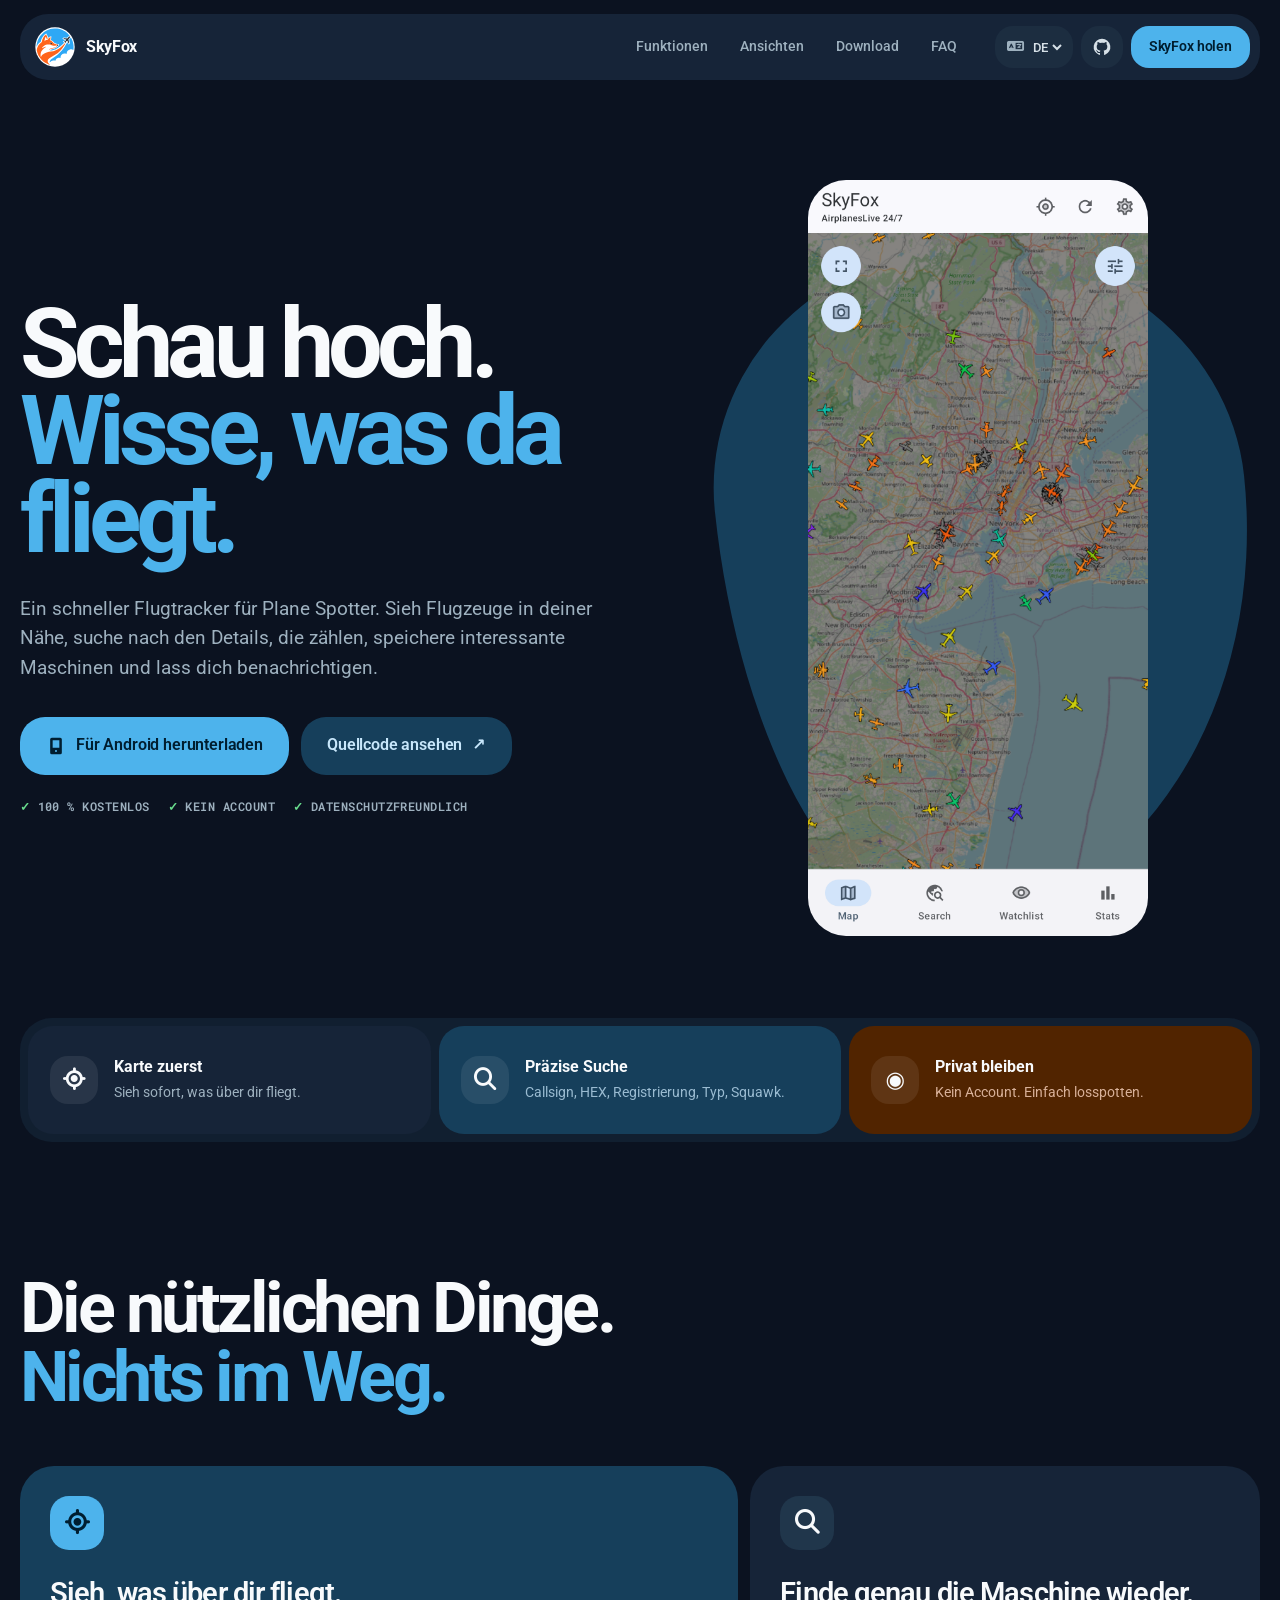
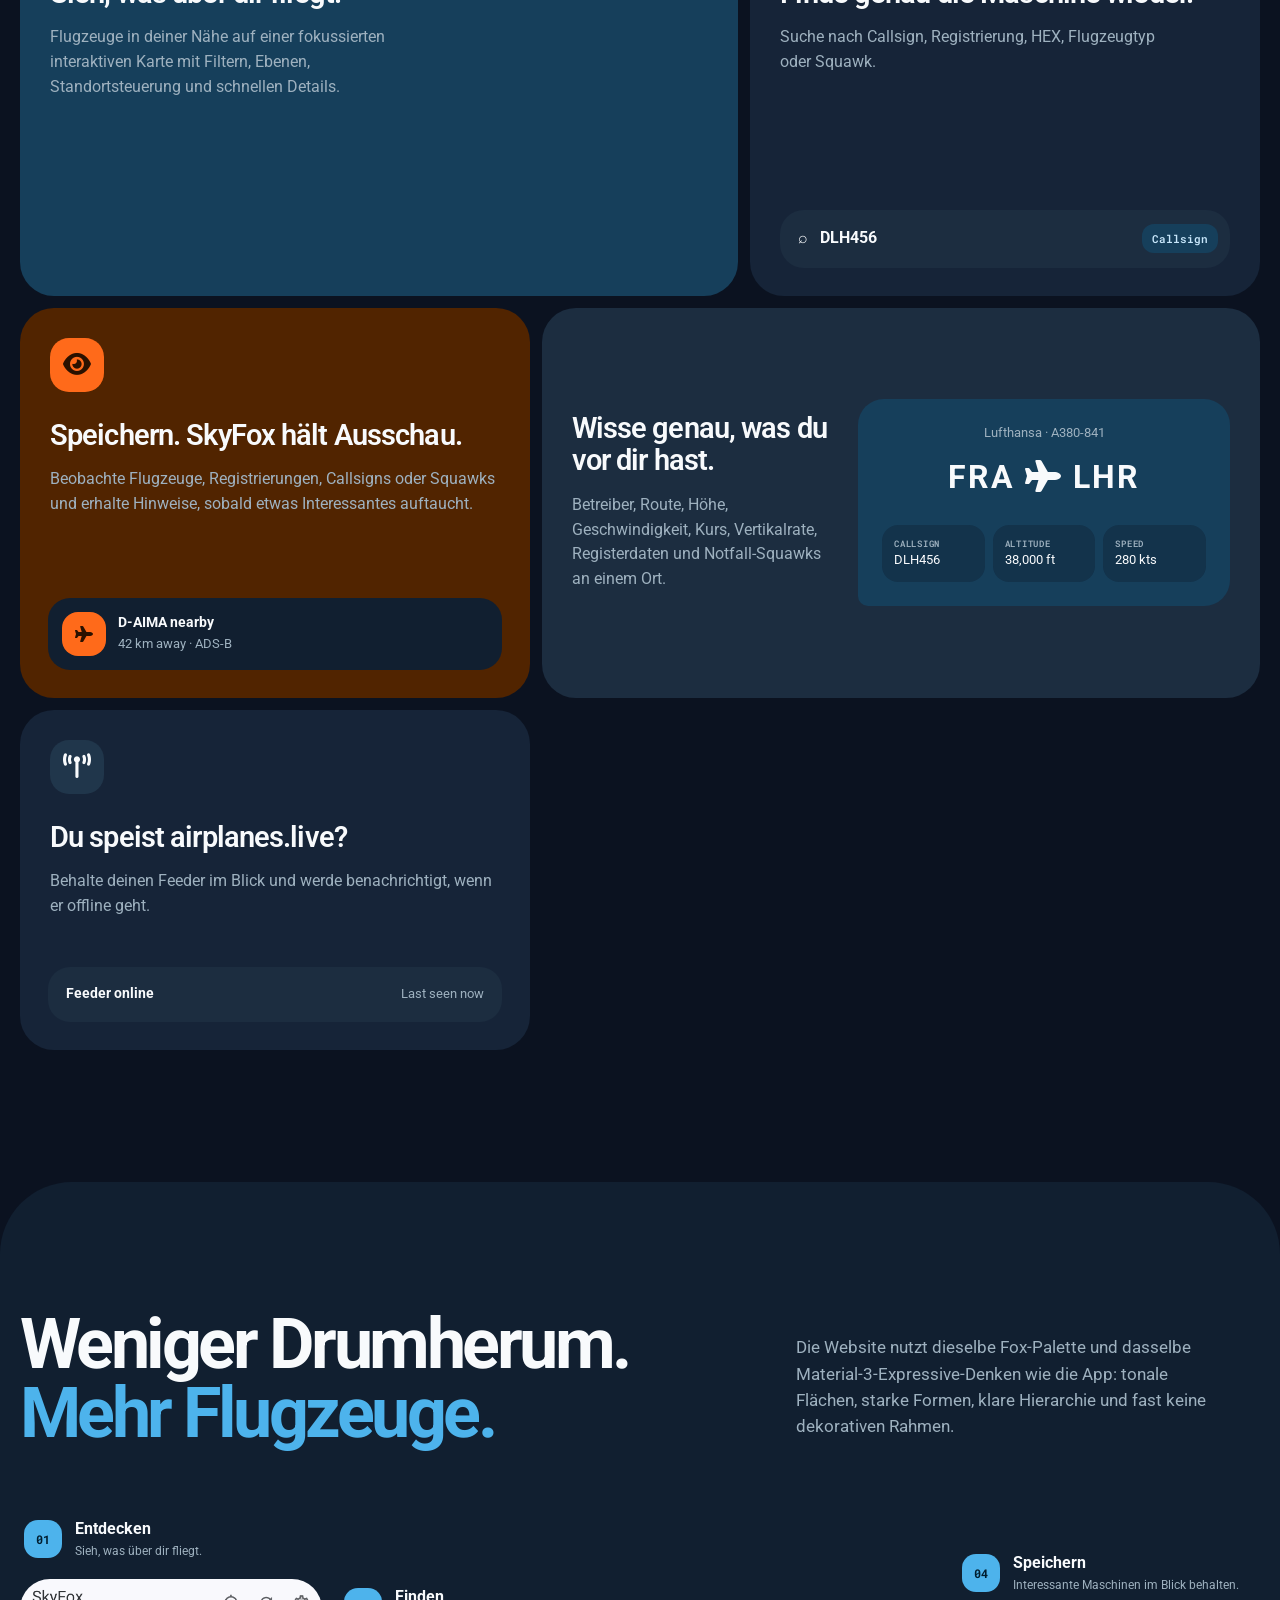
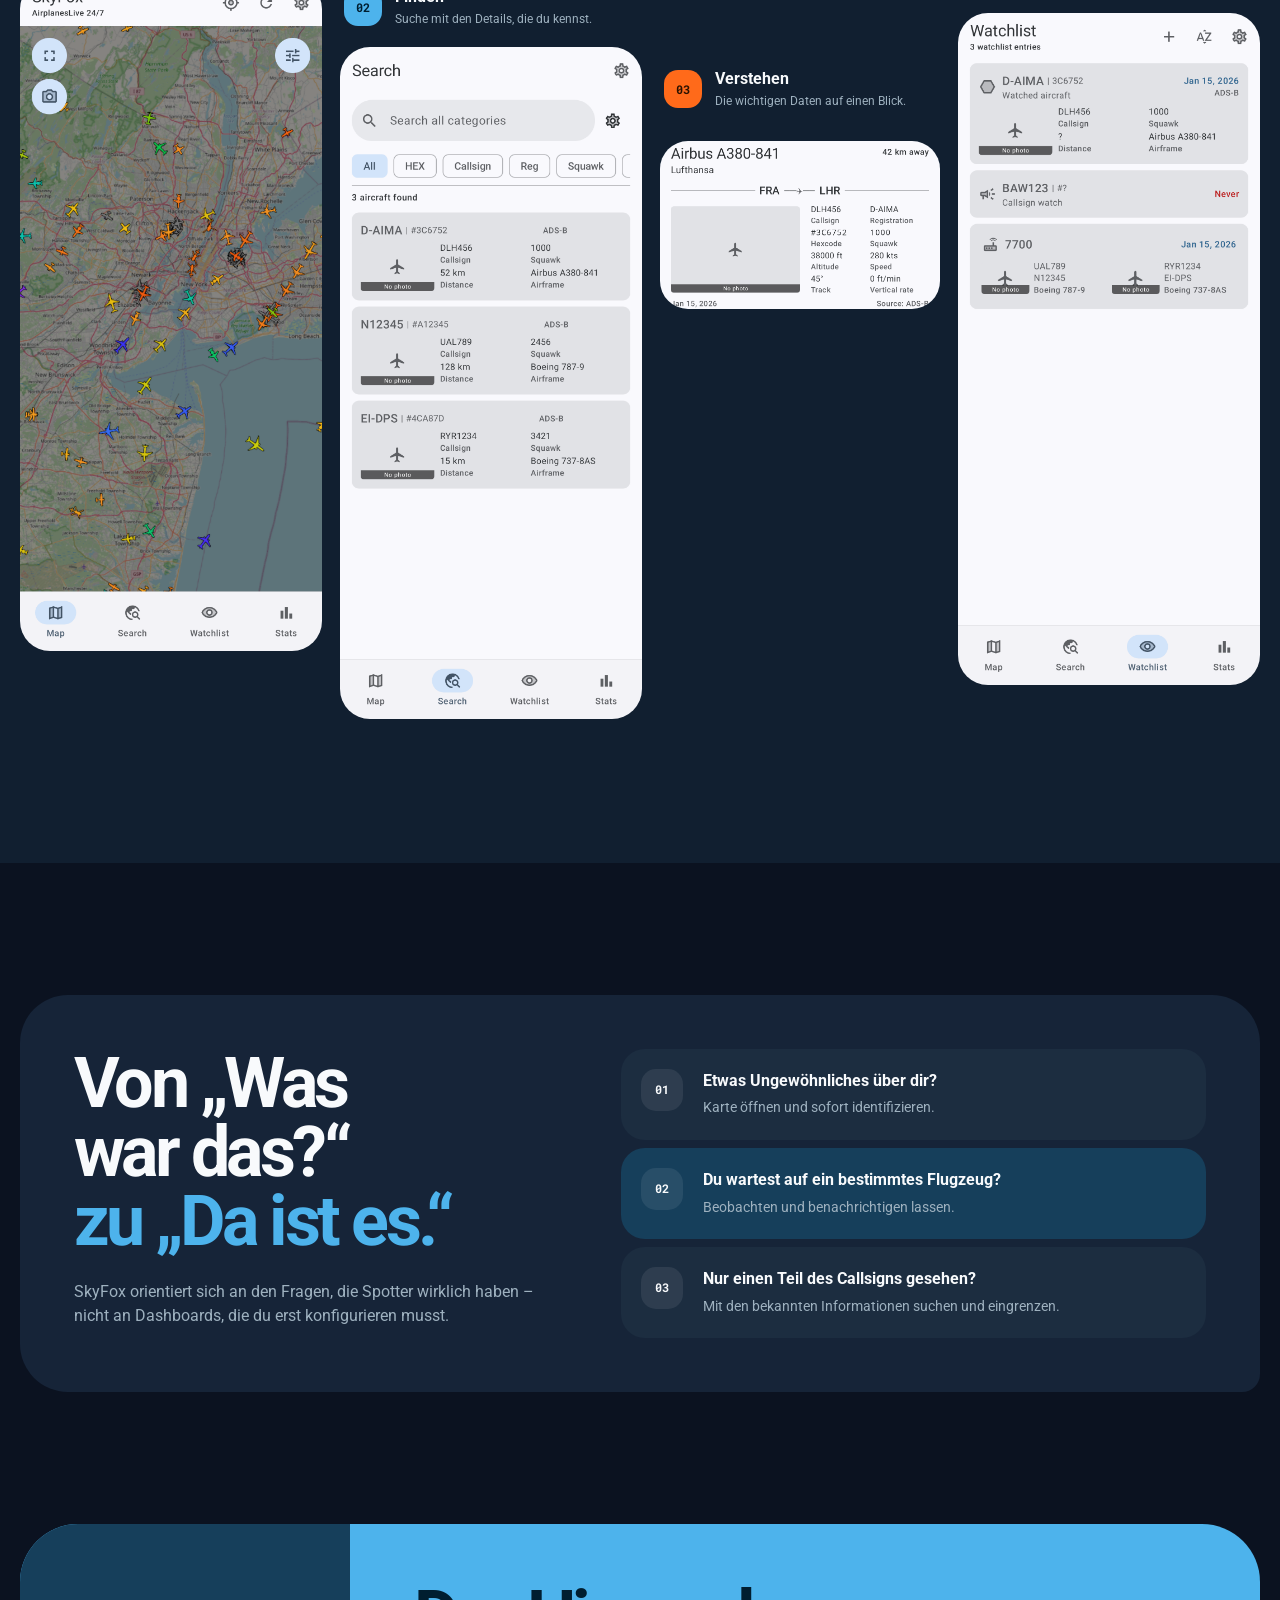
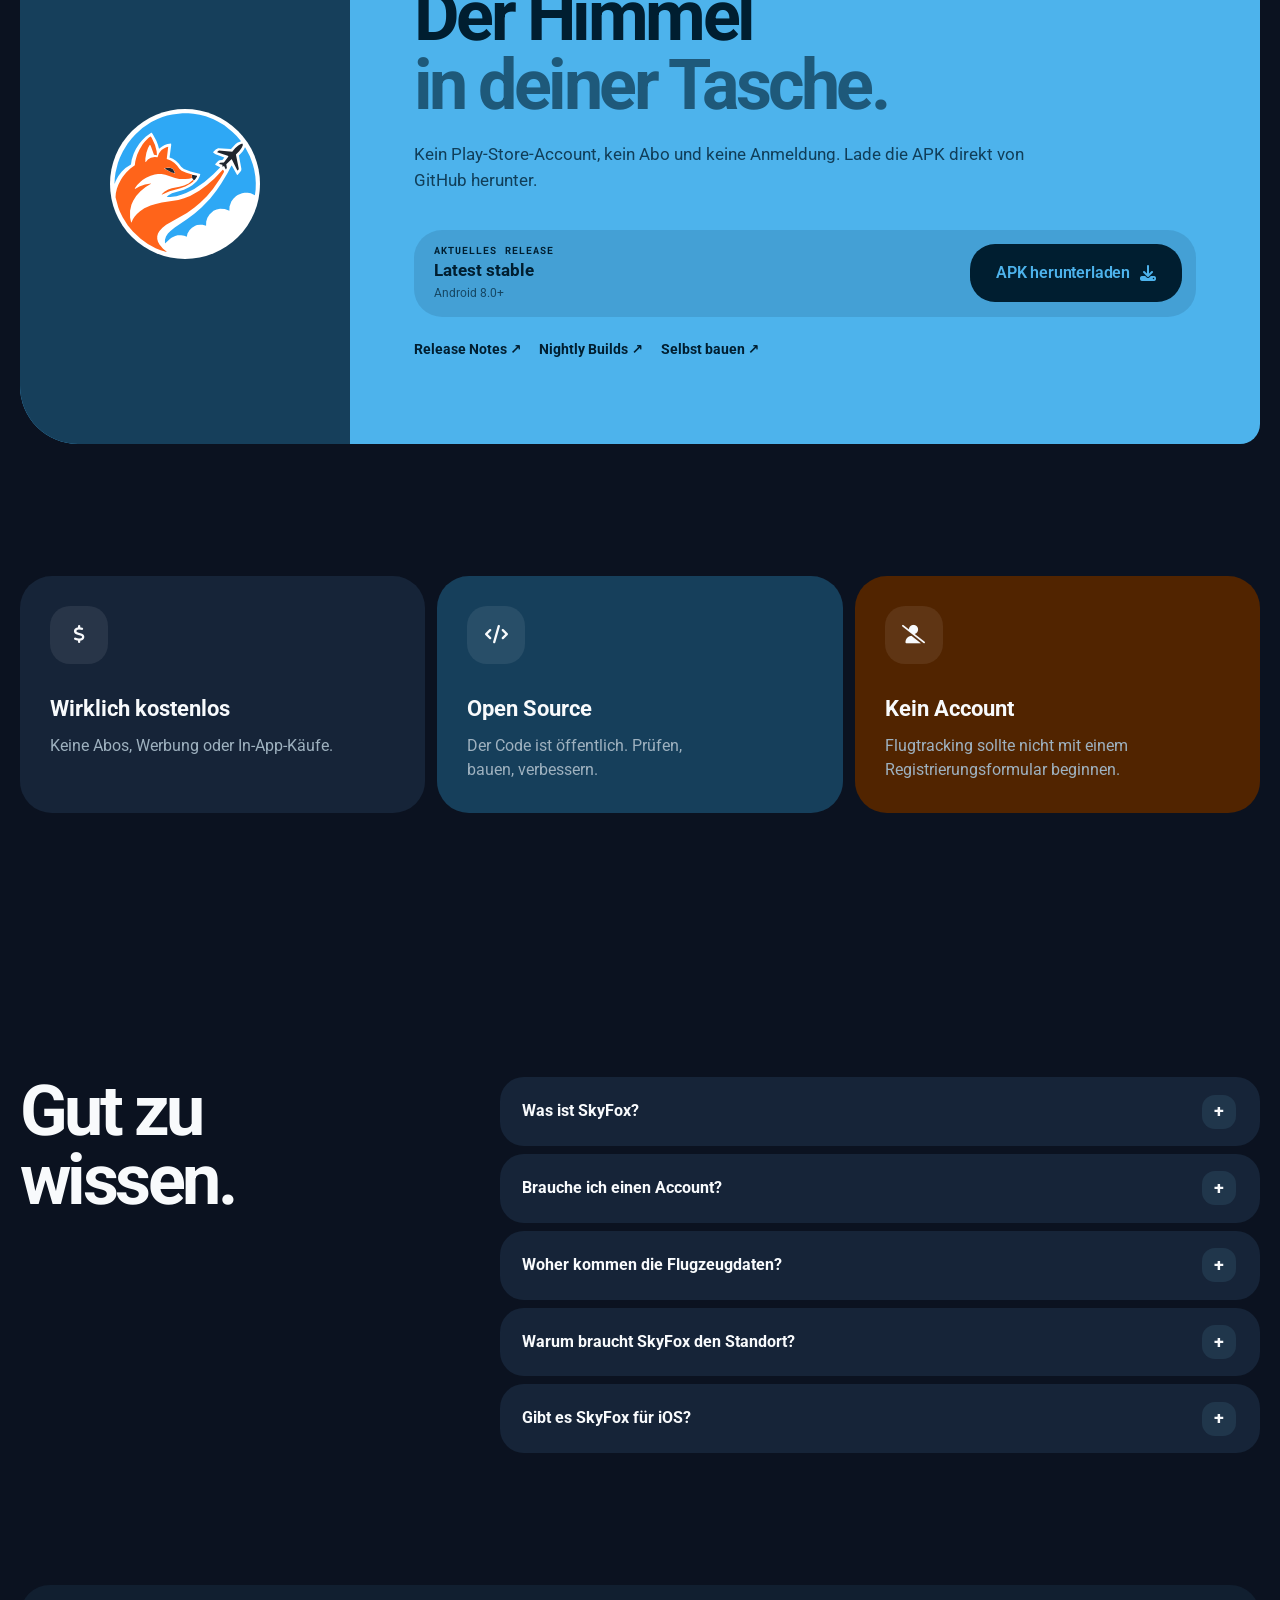
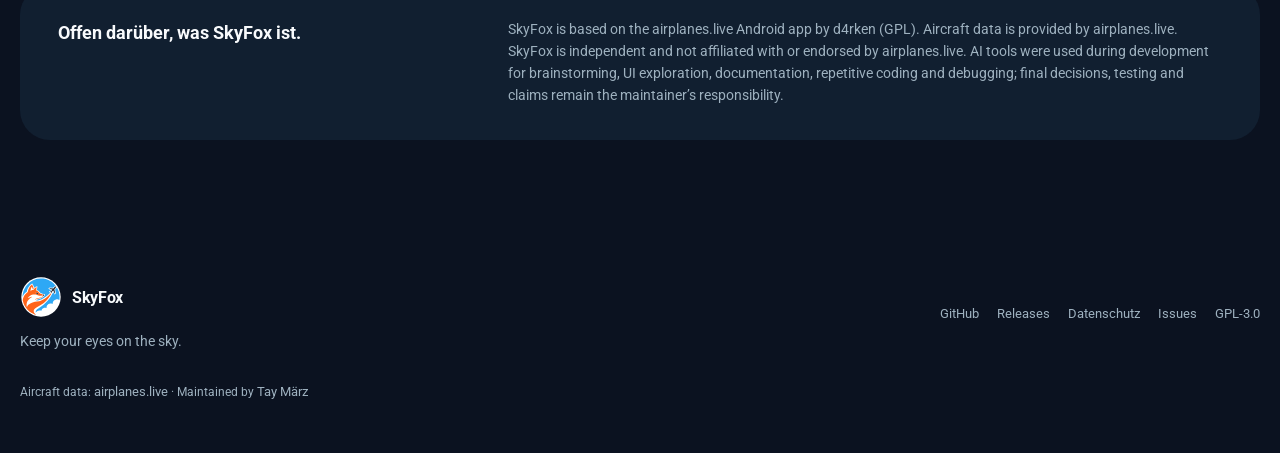
==== commit 19c73fa7: "fix: use lighter Roboto typography and real release metadata" ====
--- a/de/index.html
+++ b/de/index.html
@@ -17,17 +17,18 @@
   <meta property="og:type" content="website">
   <meta property="og:title" content="SkyFox — Open-source flight tracking for Android">
   <meta property="og:description" content="Live aircraft. Deep search. Watchlists and alerts. No account required.">
-  <meta property="og:image" content="https://skyfox.taymaerz.de/assets/og-image.jpg">
+  <meta property="og:image" content="https://skyfox.taymaerz.de/assets/og-image.png">
   <meta property="og:url" content="https://skyfox.taymaerz.de/de/">
   <meta name="twitter:card" content="summary_large_image">
   <meta name="twitter:title" content="SkyFox — Open-source flight tracking for Android">
   <meta name="twitter:description" content="Live aircraft. Deep search. Watchlists and alerts. No account required.">
-  <meta name="twitter:image" content="https://skyfox.taymaerz.de/assets/og-image.jpg">
+  <meta name="twitter:image" content="https://skyfox.taymaerz.de/assets/og-image.png">
   <link rel="icon" type="image/svg+xml" href="/assets/SkyFox_Monochrome.svg">
   <link rel="preconnect" href="https://fonts.googleapis.com">
+  <link rel="stylesheet" href="https://cdnjs.cloudflare.com/ajax/libs/font-awesome/6.7.2/css/all.min.css">
   <link rel="preconnect" href="https://fonts.gstatic.com" crossorigin>
-  <link href="https://fonts.googleapis.com/css2?family=Roboto+Flex:opsz,wdth,wght@8..144,75..125,300..900&family=Roboto+Mono:wght@500;600&display=swap" rel="stylesheet">
-  <link rel="stylesheet" href="/style.css">
+  <link href="https://fonts.googleapis.com/css2?family=Roboto:wght@300;400;500;600;700&family=Roboto+Mono:wght@500;600&display=swap" rel="stylesheet">
+  <link rel="stylesheet" href="/style.css?v=roboto-1">
   <script type="application/ld+json">
   {
     "@context":"https://schema.org",
@@ -62,7 +63,7 @@
 
       <div class="nav-actions">
         <label class="language-control" aria-label="Language">
-          <span aria-hidden="true" class="control-icon">文</span>
+          <i aria-hidden="true" class="control-icon fa-solid fa-language"></i>
           <select id="locale" aria-label="Language">
             <option value="en">EN</option>
             <option value="de">DE</option>
@@ -114,11 +115,11 @@
 
     <section class="quick-band wrap reveal" aria-label="SkyFox at a glance">
       <div class="quick-item">
-        <span class="quick-icon">⌖</span>
+        <span class="quick-icon"><i class="fa-solid fa-location-crosshairs" aria-hidden="true"></i></span>
         <div><strong data-i18n="quick1Title">Map first</strong><span data-i18n="quick1Text">See what’s overhead right now.</span></div>
       </div>
       <div class="quick-item">
-        <span class="quick-icon">⌕</span>
+        <span class="quick-icon"><i class="fa-solid fa-magnifying-glass" aria-hidden="true"></i></span>
         <div><strong data-i18n="quick2Title">Search deep</strong><span data-i18n="quick2Text">Callsign, HEX, registration, type, squawk.</span></div>
       </div>
       <div class="quick-item">
@@ -135,7 +136,7 @@
 
       <div class="bento-grid">
         <article class="feature-card feature-map reveal">
-          <div class="feature-icon feature-icon-primary">⌖</div>
+          <div class="feature-icon feature-icon-primary"><i class="fa-solid fa-location-crosshairs" aria-hidden="true"></i></div>
           <div class="feature-copy">
             <p class="kicker" data-i18n="feat1Label">LIVE MAP</p>
             <h3 data-i18n="feat1H3">See what’s overhead.</h3>
@@ -147,7 +148,7 @@
         </article>
 
         <article class="feature-card feature-search reveal">
-          <div class="feature-icon">⌕</div>
+          <div class="feature-icon"><i class="fa-solid fa-magnifying-glass" aria-hidden="true"></i></div>
           <p class="kicker" data-i18n="feat2Label">SEARCH</p>
           <h3 data-i18n="feat2H3">Find the one you just saw.</h3>
           <p data-i18n="feat2P">Search by callsign, registration, HEX, aircraft type or squawk.</p>
@@ -155,11 +156,11 @@
         </article>
 
         <article class="feature-card feature-watch reveal">
-          <div class="feature-icon feature-icon-orange">◎</div>
+          <div class="feature-icon feature-icon-orange"><i class="fa-solid fa-eye" aria-hidden="true"></i></div>
           <p class="kicker" data-i18n="feat3Label">WATCHLISTS + ALERTS</p>
           <h3 data-i18n="feat3H3">Save it. We’ll watch for it.</h3>
           <p data-i18n="feat3P">Watch aircraft, registrations, callsigns or squawks and get alerted when something interesting appears.</p>
-          <div class="alert-pill" aria-hidden="true"><span>✈</span><div><strong>D-AIMA nearby</strong><small>42 km away · ADS-B</small></div></div>
+          <div class="alert-pill" aria-hidden="true"><span><i class="fa-solid fa-plane" aria-hidden="true"></i></span><div><strong>D-AIMA nearby</strong><small>42 km away · ADS-B</small></div></div>
         </article>
 
         <article class="feature-card feature-details reveal">
@@ -169,13 +170,13 @@
             <p data-i18n="feat4P">Operator, route, altitude, speed, heading, vertical rate, registry details and emergency squawk status in one place.</p>
           </div>
           <div class="route-card" aria-hidden="true">
-            <div><small>Lufthansa · A380-841</small><strong>FRA <span>✈</span> LHR</strong></div>
+            <div><small>Lufthansa · A380-841</small><strong>FRA <i class="fa-solid fa-plane" aria-hidden="true"></i> LHR</strong></div>
             <div class="route-stats"><span><small>CALLSIGN</small>DLH456</span><span><small>ALTITUDE</small>38,000 ft</span><span><small>SPEED</small>280 kts</span></div>
           </div>
         </article>
 
         <article class="feature-card feature-feeder reveal">
-          <div class="feature-icon">⌁</div>
+          <div class="feature-icon"><i class="fa-solid fa-tower-broadcast" aria-hidden="true"></i></div>
           <p class="kicker" data-i18n="feat5Label">FEEDER STATUS</p>
           <h3 data-i18n="feat5H3">Feeding airplanes.live?</h3>
           <p data-i18n="feat5P">Keep an eye on your feeder and get notified if it goes offline.</p>
@@ -239,7 +240,7 @@
           <p class="download-intro" data-i18n="downloadIntro">No Play Store account, subscription or sign-up required. Download the APK directly from GitHub.</p>
           <div class="release-row">
             <div class="release-info"><small data-i18n="latestRelease">LATEST RELEASE</small><strong id="release-tag">Latest stable</strong><span data-i18n="androidRequirement">Android 8.0+</span></div>
-            <a class="button button-primary button-large" id="release-dl" href="https://github.com/taynotfound/skyfox/releases/latest/download/skyfox-release.apk"><span data-i18n="downloadBtn">Download APK</span><span aria-hidden="true">↓</span></a>
+            <a class="button button-primary button-large" id="release-dl" href="https://github.com/taynotfound/skyfox/releases/latest/download/skyfox-release.apk"><span data-i18n="downloadBtn">Download APK</span><i class="fa-solid fa-download" aria-hidden="true"></i></a>
           </div>
           <div class="download-links">
             <a id="release-notes" href="https://github.com/taynotfound/skyfox/releases/latest" target="_blank" rel="noreferrer" data-i18n="changelog">Release notes ↗</a>
@@ -251,9 +252,9 @@
     </section>
 
     <section class="section wrap values-section">
-      <div class="value-card reveal"><span class="value-symbol">$0</span><strong data-i18n="value1Title">Actually free</strong><p data-i18n="value1Text">No subscriptions, ads or in-app purchases.</p></div>
-      <div class="value-card reveal"><span class="value-symbol">⌁</span><strong data-i18n="value2Title">Open source</strong><p data-i18n="value2Text">The code is public. Inspect it, build it, improve it.</p></div>
-      <div class="value-card reveal"><span class="value-symbol">⊘</span><strong data-i18n="value3Title">No account</strong><p data-i18n="value3Text">Flight tracking should not begin with a registration form.</p></div>
+      <div class="value-card reveal"><span class="value-symbol"><i class="fa-solid fa-dollar-sign" aria-hidden="true"></i></span><strong data-i18n="value1Title">Actually free</strong><p data-i18n="value1Text">No subscriptions, ads or in-app purchases.</p></div>
+      <div class="value-card reveal"><span class="value-symbol"><i class="fa-solid fa-code" aria-hidden="true"></i></span><strong data-i18n="value2Title">Open source</strong><p data-i18n="value2Text">The code is public. Inspect it, build it, improve it.</p></div>
+      <div class="value-card reveal"><span class="value-symbol"><i class="fa-solid fa-user-slash" aria-hidden="true"></i></span><strong data-i18n="value3Title">No account</strong><p data-i18n="value3Text">Flight tracking should not begin with a registration form.</p></div>
     </section>
 
     <section class="section wrap faq-section" id="faq">
--- a/style.css
+++ b/style.css
@@ -20,7 +20,7 @@
   --green: #69dd8d;
   --shadow: 0 22px 70px rgba(0,0,0,.28);
   --max: 1240px;
-  --font: 'Roboto Flex', 'Roboto', system-ui, -apple-system, BlinkMacSystemFont, 'Segoe UI', sans-serif;
+  --font: 'Roboto', system-ui, -apple-system, BlinkMacSystemFont, 'Segoe UI', sans-serif;
   --mono: 'Roboto Mono', ui-monospace, SFMono-Regular, Menlo, monospace;
   --ease-spring: cubic-bezier(.2,.8,.2,1.1);
 }
@@ -61,21 +61,21 @@
 
   pointer-events: auto;
 }
-.brand { display: inline-flex; align-items: center; gap: 10px; color: var(--text); text-decoration: none; font-size: 1.03rem; font-weight: 800; letter-spacing: -.02em; white-space: nowrap; }
+.brand { display: inline-flex; align-items: center; gap: 10px; color: var(--text); text-decoration: none; font-size: 1.03rem; font-weight: 700; letter-spacing: -.02em; white-space: nowrap; }
 .brand img { width: 42px; height: 42px; border-radius: 50%; }
 .desktop-nav { display: flex; align-items: center; justify-content: center; gap: 4px; margin-left: auto; }
-.desktop-nav a { color: var(--muted); padding: 10px 14px; border-radius: 18px; text-decoration: none; font-weight: 650; font-size: .9rem; transition: background .18s ease, color .18s ease; }
+.desktop-nav a { color: var(--muted); padding: 10px 14px; border-radius: 18px; text-decoration: none; font-weight: 500; font-size: .9rem; transition: background .18s ease, color .18s ease; }
 .desktop-nav a:hover { color: var(--text); background: var(--surface-highest); }
 .nav-actions { display: flex; align-items: center; gap: 8px; }
 .language-control { height: 42px; display: inline-flex; align-items: center; gap: 5px; padding: 0 8px 0 12px; border-radius: 18px; background: var(--surface-highest); color: var(--text-soft); }
 .language-control .control-icon { font-size: .86rem; color: var(--muted); }
-.language-control select { color: inherit; border: 0; outline: 0; background: transparent; cursor: pointer; font-weight: 700; font-size: .8rem; }
+.language-control select { color: inherit; border: 0; outline: 0; background: transparent; cursor: pointer; font-weight: 500; font-size: .8rem; }
 .language-control option { background: var(--surface-highest); color: var(--text); }
 .icon-button { width: 42px; height: 42px; display: grid; place-items: center; border-radius: 18px; background: var(--surface-highest); transition: transform .2s var(--ease-spring), background .18s ease; }
 .icon-button:hover { transform: scale(1.06); background: var(--secondary-container); }
 .icon-button svg { width: 20px; fill: currentColor; }
 
-.button { min-height: 48px; display: inline-flex; align-items: center; justify-content: center; gap: 10px; padding: 0 22px; border: 0; border-radius: 22px; text-decoration: none; font-weight: 780; letter-spacing: -.01em; transition: transform .22s var(--ease-spring), filter .18s ease, border-radius .22s var(--ease-spring); }
+.button { min-height: 48px; display: inline-flex; align-items: center; justify-content: center; gap: 10px; padding: 0 22px; border: 0; border-radius: 22px; text-decoration: none; font-weight: 600; letter-spacing: -.01em; transition: transform .22s var(--ease-spring), filter .18s ease, border-radius .22s var(--ease-spring); }
 .button:hover { transform: translateY(-2px) scale(1.015); border-radius: 16px 26px 16px 26px; }
 .button:active { transform: scale(.98); }
 .button svg { width: 20px; fill: currentColor; }
@@ -87,10 +87,10 @@
 
 /* Hero */
 .hero { min-height: 760px; padding: 100px 0 82px; display: grid; grid-template-columns: minmax(0,1.02fr) minmax(420px,.98fr); align-items: center; gap: clamp(40px,7vw,100px); }
-.status-chip { width: fit-content; display: inline-flex; align-items: center; gap: 9px; margin-bottom: 26px; padding: 9px 14px; background: var(--tertiary-container); color: var(--on-tertiary-container); border-radius: 999px; font: 600 .72rem/1 var(--mono); letter-spacing: .05em; text-transform: uppercase; }
+.status-chip { display: none; }
 
 h1,h2,h3,p { text-wrap: pretty; }
-h1 { margin: 0; color: var(--text); font-size: clamp(3.55rem,7.6vw,7.2rem); line-height: .88; letter-spacing: -.07em; font-weight: 830; font-variation-settings: 'wdth' 94; }
+h1 { margin: 0; color: var(--text); font-size: clamp(3.55rem,7.6vw,7.2rem); line-height: .9; letter-spacing: -.06em; font-weight: 700; }
 h1 span, h2 span { color: var(--primary); }
 .hero-lede { max-width: 680px; margin: 30px 0 0; color: var(--muted); font-size: clamp(1.06rem,1.5vw,1.24rem); line-height: 1.55; }
 .hero-actions { display: flex; flex-wrap: wrap; gap: 12px; margin-top: 34px; }
@@ -118,9 +118,9 @@
 .section { padding-block: 132px; }
 .section-heading { max-width: 830px; margin-bottom: 54px; }
 .section-heading.compact { margin-bottom: 34px; }
-.eyebrow,.kicker { margin: 0 0 12px; color: var(--tertiary); font: 650 .72rem/1.2 var(--mono); letter-spacing: .12em; text-transform: uppercase; }
-h2 { margin: 0; color: var(--text); font-size: clamp(2.8rem,5.5vw,5.3rem); line-height: .96; letter-spacing: -.055em; font-weight: 820; font-variation-settings: 'wdth' 95; }
-h3 { margin: 0; color: var(--text); font-size: clamp(1.55rem,2.3vw,2.3rem); line-height: 1.05; letter-spacing: -.035em; font-weight: 790; }
+.eyebrow,.kicker { display: none; }
+h2 { margin: 0; color: var(--text); font-size: clamp(2.8rem,5.5vw,5.3rem); line-height: .98; letter-spacing: -.05em; font-weight: 700; }
+h3 { margin: 0; color: var(--text); font-size: clamp(1.55rem,2.3vw,2.3rem); line-height: 1.08; letter-spacing: -.03em; font-weight: 600; }
 
 .bento-grid { display: grid; grid-template-columns: repeat(12,1fr); gap: 12px; }
 .feature-card { position: relative; min-height: 340px; padding: 30px; overflow: hidden; background: var(--surface-high); border-radius: 34px; }
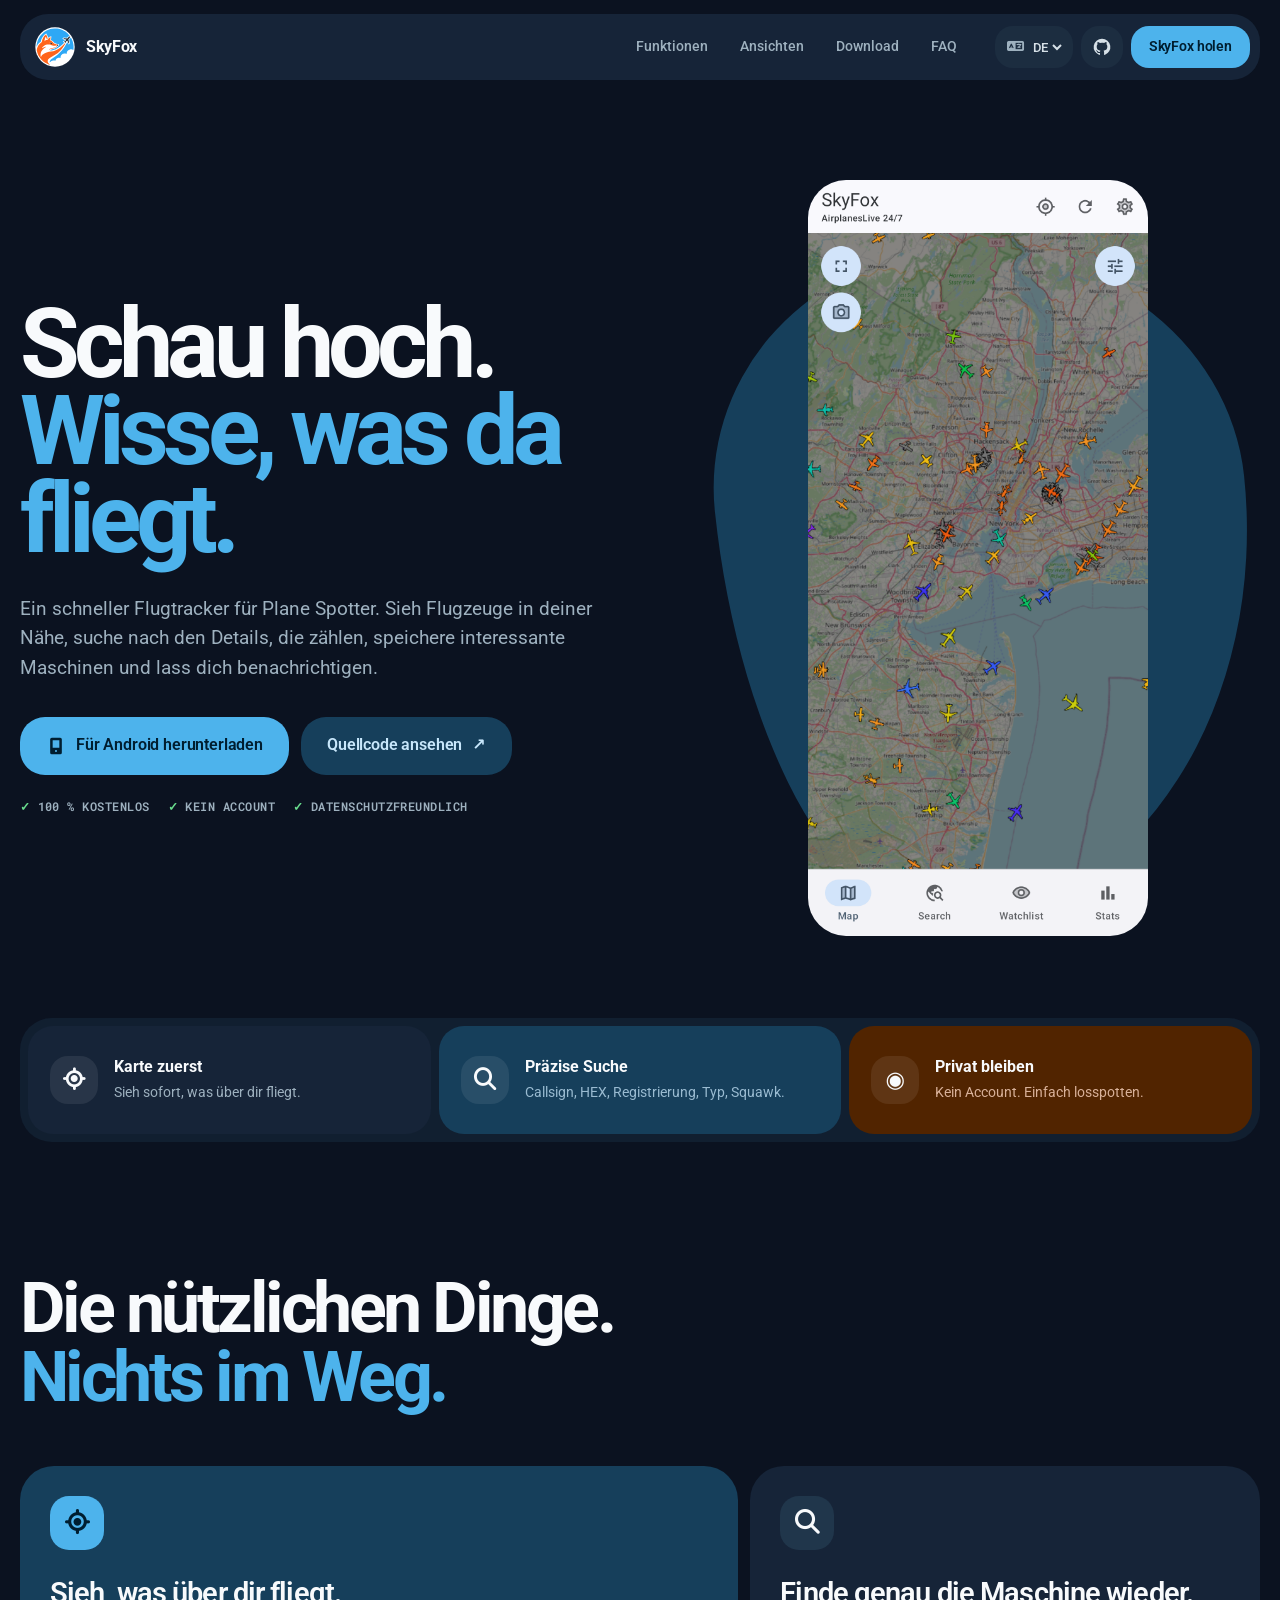
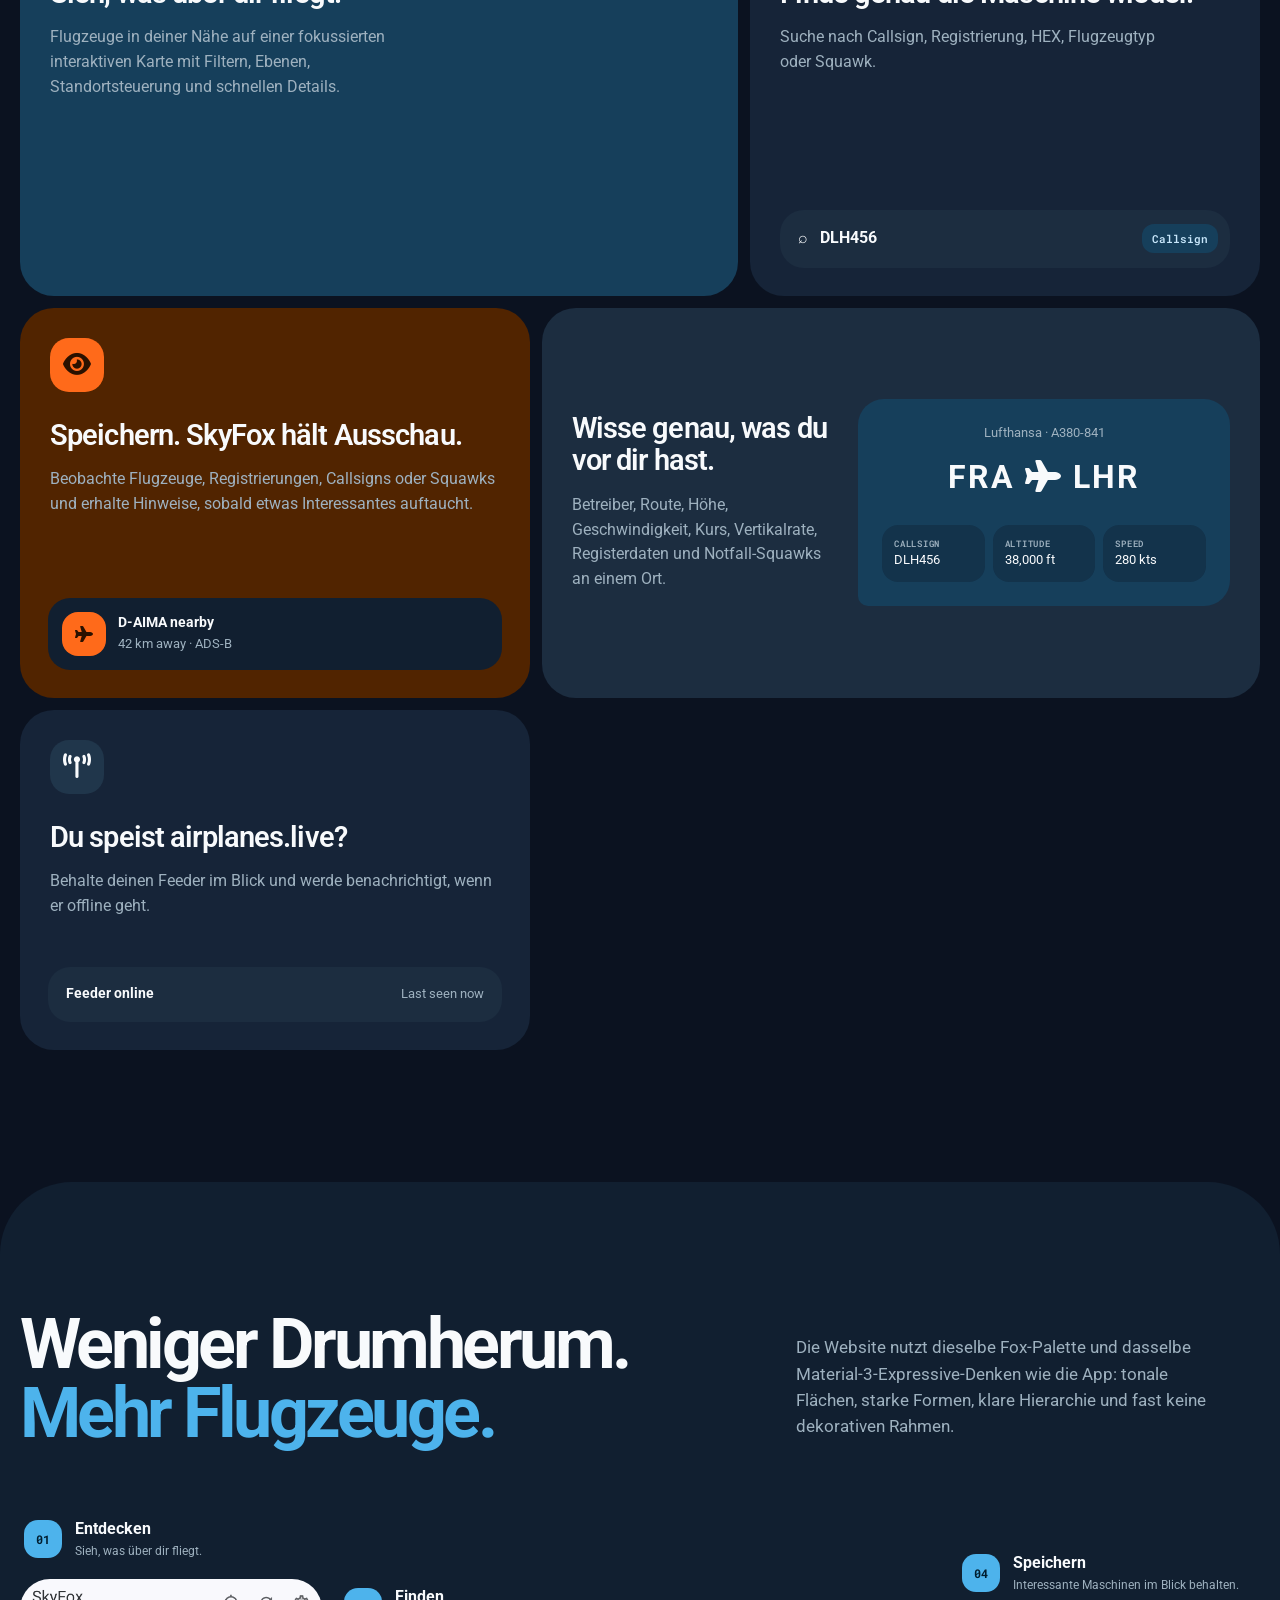
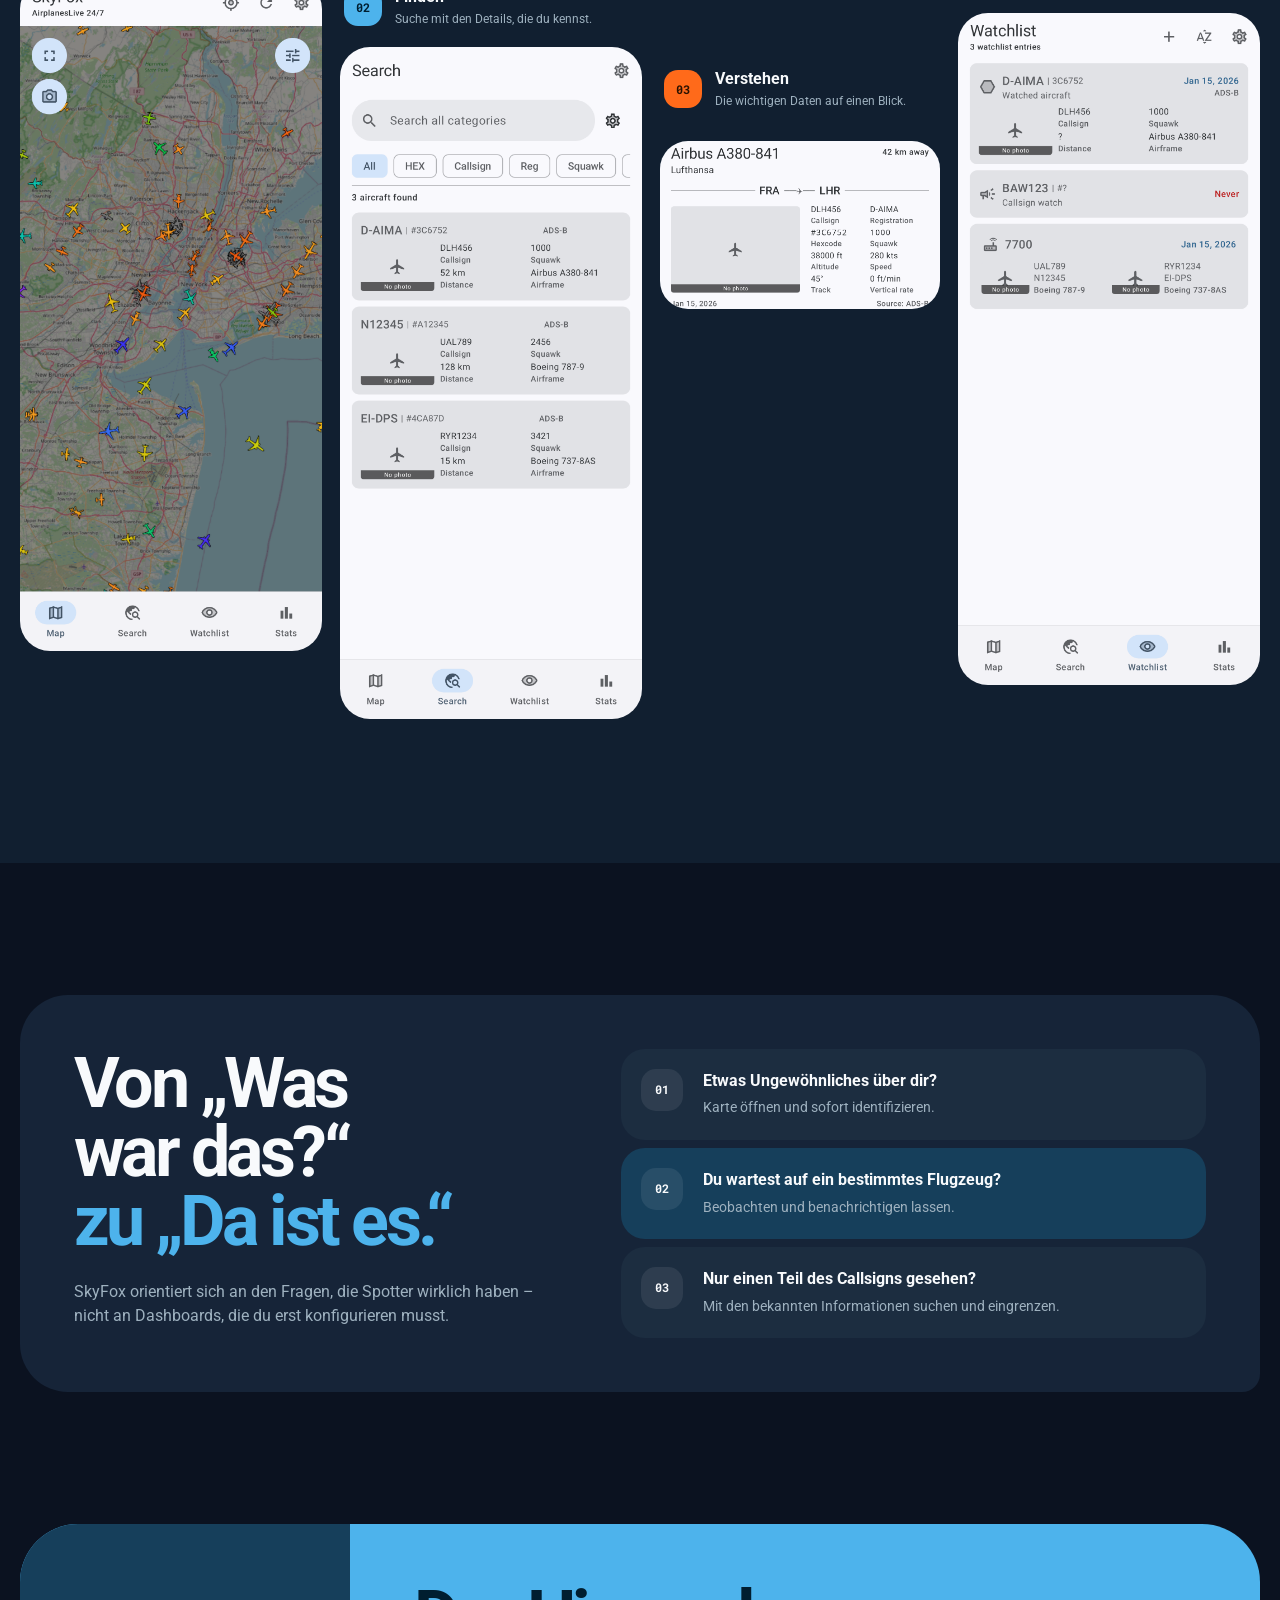
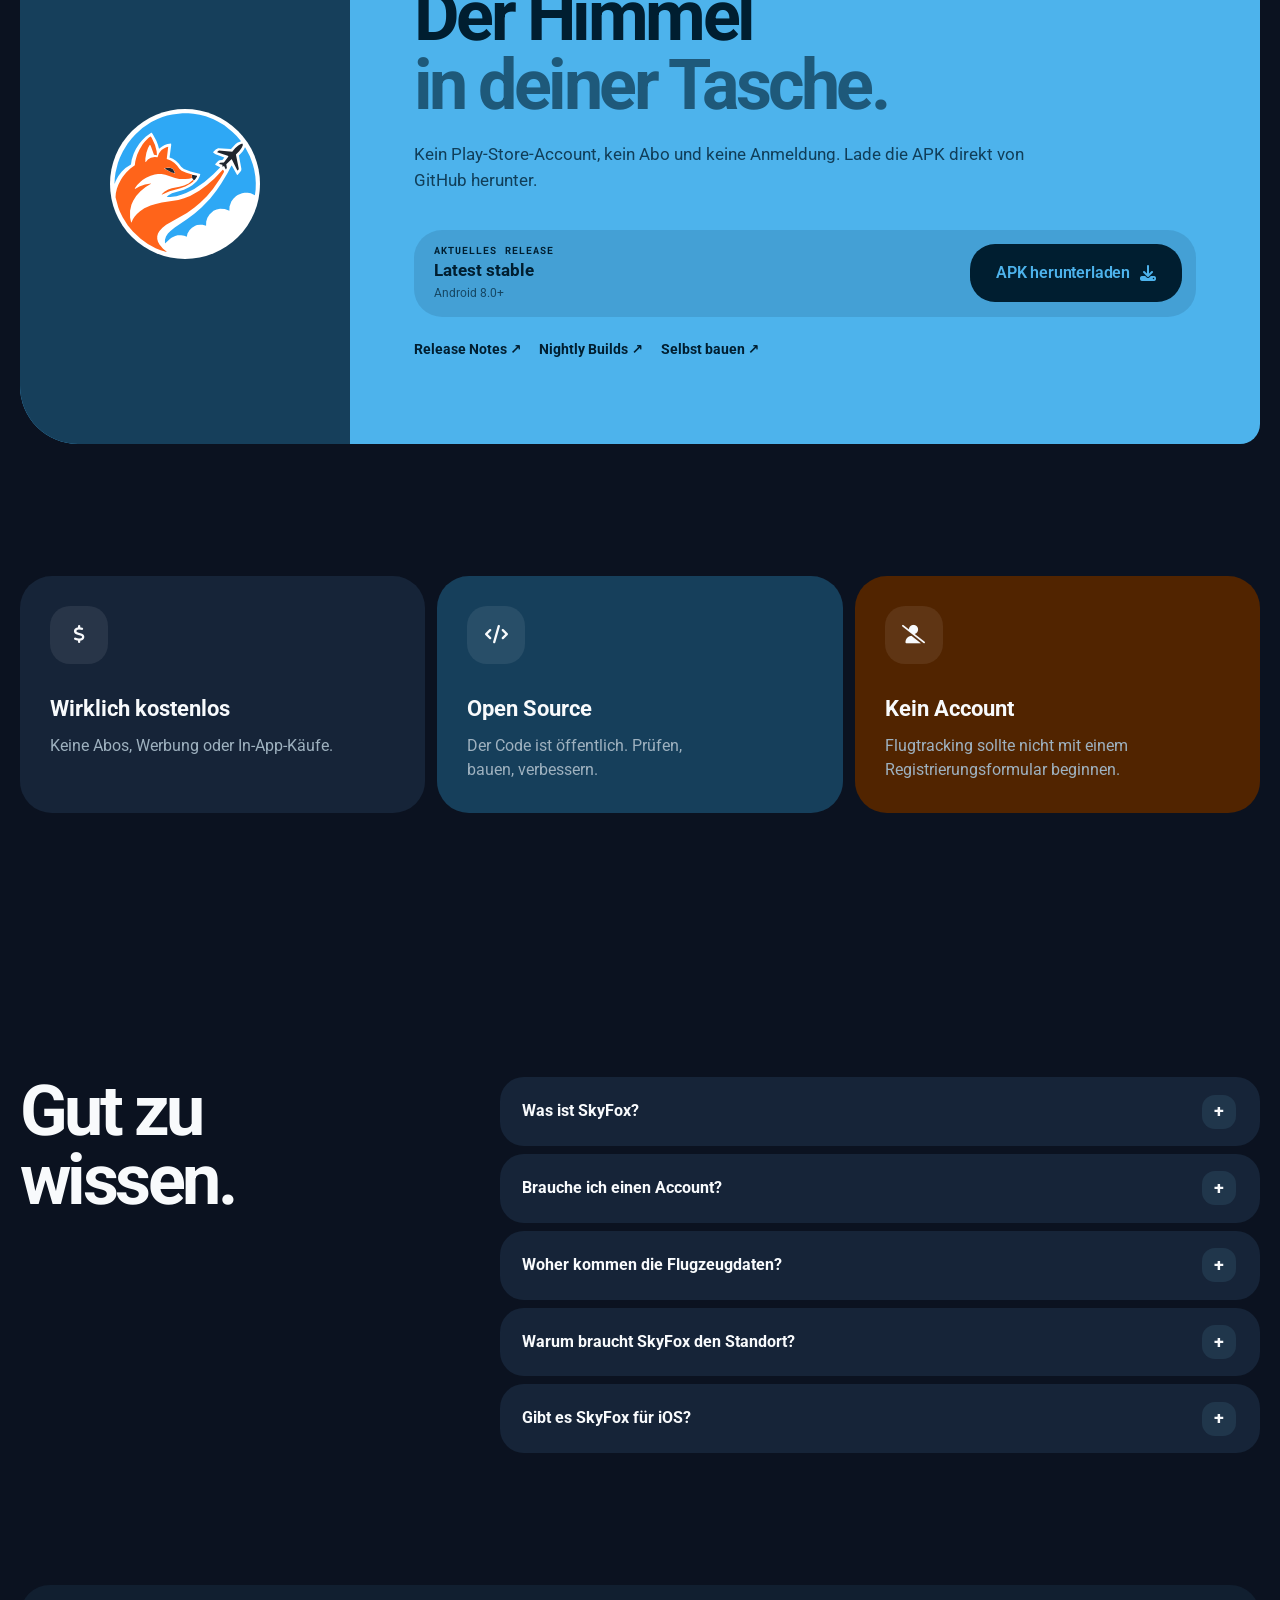
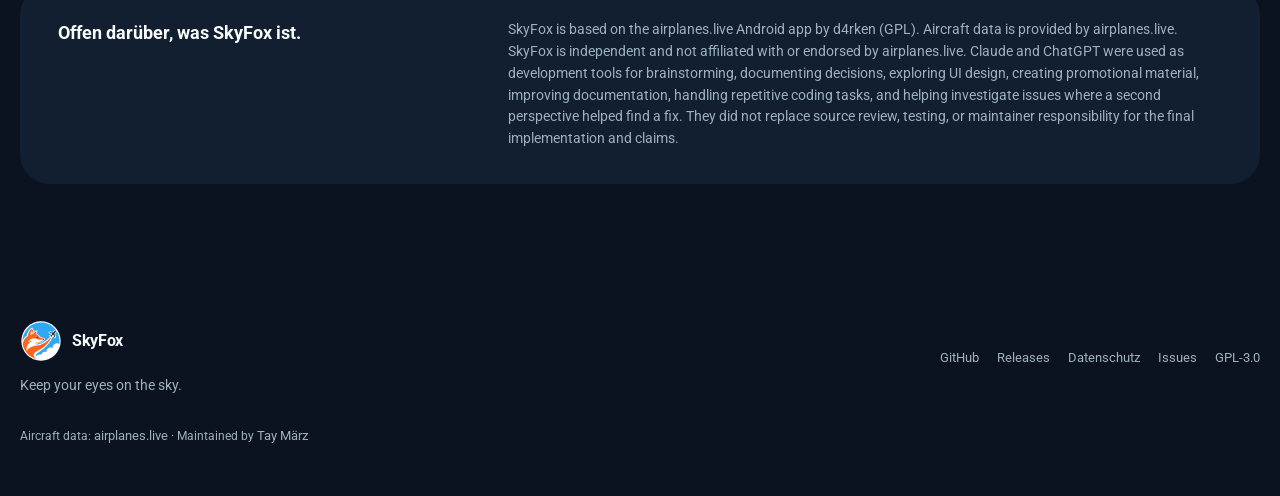
==== commit 1e5fc103: "Disclose AI use in website copy" ====
--- a/de/index.html
+++ b/de/index.html
@@ -270,7 +270,7 @@
 
     <section class="project-note wrap reveal">
       <div><p class="eyebrow" data-i18n="projectEyebrow">Independent project</p><strong data-i18n="projectTitle">Open about what SkyFox is.</strong></div>
-      <p data-i18n="projectText">SkyFox is based on the airplanes.live Android app by d4rken (GPL). Aircraft data is provided by airplanes.live. SkyFox is independent and not affiliated with or endorsed by airplanes.live. AI tools were used during development for brainstorming, UI exploration, documentation, repetitive coding and debugging; final decisions, testing and claims remain the maintainer’s responsibility.</p>
+      <p data-i18n="projectText">SkyFox is based on the airplanes.live Android app by d4rken (GPL). Aircraft data is provided by airplanes.live. SkyFox is independent and not affiliated with or endorsed by airplanes.live. Claude and ChatGPT were used as development tools for brainstorming, documenting decisions, exploring UI design, creating promotional material, improving documentation, handling repetitive coding tasks, and helping investigate issues where a second perspective helped find a fix. They did not replace source review, testing, or maintainer responsibility for the final implementation and claims.</p>
     </section>
   </main>
 
